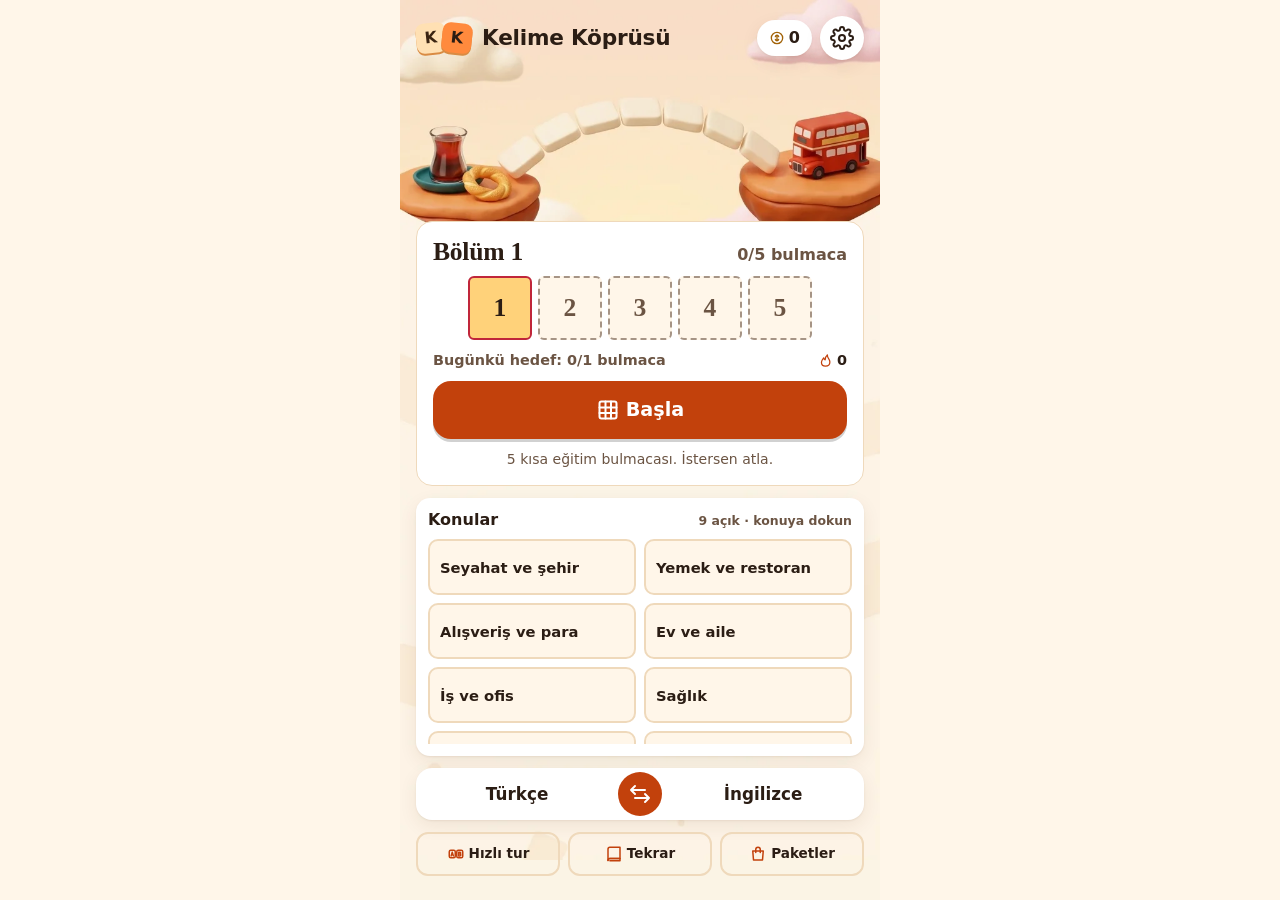
==== index.html @ 0a00b825 "Test sürümü: telaffuz düğmesi (fb550d1)" ====
<!doctype html>
<html lang="tr">
  <head>
    <meta charset="UTF-8" />
    <meta name="viewport" content="width=device-width, initial-scale=1, viewport-fit=cover" />
    <title>Kelime Köprüsü</title>
    <meta name="description" content="Türkçe ve İngilizce kelime öğreten çengel bulmaca oyunu." />
    <meta name="theme-color" content="#fff6e9" media="(prefers-color-scheme: light)" />
    <meta name="theme-color" content="#1d1a24" media="(prefers-color-scheme: dark)" />
    <link rel="manifest" href="./manifest.webmanifest" />
    <link rel="icon" href="./icon.svg" type="image/svg+xml" />
    <link rel="apple-touch-icon" href="./icon-192.png" />
    <meta name="apple-mobile-web-app-capable" content="yes" />
    <meta name="apple-mobile-web-app-title" content="Kelime Köprüsü" />
    <script>
      // Kayıtlı temayı (Açık/Koyu) ilk çizimden önce uygula: açılış ekranı ve oyun yanlış renkte parlamasın.
      try {
        var t = JSON.parse(localStorage.getItem('kelime-oyunu:profil:v1') || '{}').settings.theme;
        if (t === 'light' || t === 'dark') document.documentElement.setAttribute('data-theme', t);
      } catch (e) {}
    </script>
    <style>
      /* Açılış ekranı: oyun yüklenmeden görünür, yüklenince kısa sürede kaybolur (src/main.tsx). */
      #splash {
        --p-bg: #fff6e9;
        --p-ink: #2b1d14;
        --p-muted: #6b5443;
        --p-cell: #ffffff;
        --p-line: #d9bfa0;
        --p-accent: #ff8a3d;
        position: fixed;
        inset: 0;
        z-index: 100;
        display: grid;
        place-items: center;
        background: var(--p-bg);
        color: var(--p-ink);
        transition: opacity 300ms ease;
        font-family: ui-rounded, 'SF Pro Rounded', 'Nunito', 'Segoe UI', system-ui, -apple-system, Arial, sans-serif;
      }
      @media (prefers-color-scheme: dark) {
        :root:not([data-theme='light']) #splash {
          --p-bg: #1d1a24;
          --p-ink: #fbf3e8;
          --p-muted: #cdbfae;
          --p-cell: #3b3448;
          --p-line: #5b5068;
        }
      }
      :root[data-theme='dark'] #splash {
        --p-bg: #1d1a24;
        --p-ink: #fbf3e8;
        --p-muted: #cdbfae;
        --p-cell: #3b3448;
        --p-line: #5b5068;
      }
      #splash.hide {
        opacity: 0;
        pointer-events: none;
      }
      .splash-inner {
        display: flex;
        flex-direction: column;
        align-items: center;
        gap: 14px;
        padding: 24px;
        text-align: center;
      }
      .splash-grid {
        display: grid;
        grid-template-columns: repeat(6, 34px);
        grid-auto-rows: 34px;
        gap: 3px;
      }
      .splash-grid b,
      .splash-grid i {
        display: grid;
        place-items: center;
        border-radius: 5px;
        font-style: normal;
        font-weight: 900;
        font-size: 19px;
      }
      .splash-grid b {
        background: var(--p-cell);
        border: 1.5px solid var(--p-line);
        color: var(--p-ink);
      }
      .splash-grid b.k {
        background: var(--p-accent);
        border-color: var(--p-ink);
        color: #2b1d14;
      }
      .splash-title {
        margin: 6px 0 0;
        font-family: 'Iowan Old Style', 'Palatino Linotype', Palatino, Georgia, 'Noto Serif', serif;
        font-size: 30px;
        font-weight: 700;
        letter-spacing: -0.01em;
      }
      .splash-sub {
        margin: 0;
        font-size: 15px;
        color: var(--p-muted);
      }
      @media (prefers-reduced-motion: reduce) {
        #splash {
          transition: none;
        }
      }
    </style>
    <script type="module" crossorigin src="./assets/index-CVvBHlcb.js"></script>
    <link rel="stylesheet" crossorigin href="./assets/index-BVg8J5kt.css">
  </head>
  <body>
    <div id="splash" aria-hidden="true">
      <div class="splash-inner">
        <!-- Küçük çengel bulmaca: KELİME yatay, KÖPRÜ dikey; ortak harf K. -->
        <div class="splash-grid">
          <b class="k">K</b><b>E</b><b>L</b><b>İ</b><b>M</b><b>E</b>
          <b>Ö</b><i></i><i></i><i></i><i></i><i></i>
          <b>P</b><i></i><i></i><i></i><i></i><i></i>
          <b>R</b><i></i><i></i><i></i><i></i><i></i>
          <b>Ü</b><i></i><i></i><i></i><i></i><i></i>
        </div>
        <p class="splash-title">Kelime Köprüsü</p>
        <p class="splash-sub">Türkçe · İngilizce çengel bulmaca</p>
      </div>
    </div>
    <div id="root"></div>
    <noscript>Kelime Köprüsü'nü oynamak için JavaScript'i etkinleştir.</noscript>
  </body>
</html>
---- assets/index-BVg8J5kt.css ----
:root{color-scheme:light;--bg: #fff6e9;--surface: #ffffff;--surface-2: #fff0dc;--line: #efd9bb;--text: #2b1d14;--muted: #6b5443;--primary: #c2410c;--primary-hover: #a8380a;--primary-ink: #ffffff;--accent: #ff8a3d;--teal: #1f6f6b;--good: #16703a;--good-bg: #e2f5e6;--bad: #b42318;--bad-bg: #fde8e5;--info-bg: #fff3dc;--tile-bg: #ffe0b3;--tile-top: #fff0d6;--tile-edge: #d98b43;--tile-ink: #3b2412;--slot-bg: #ffffff;--slot-line: #e2c49c;--focus: #1d4ed8;--shadow: 0 1px 2px rgb(89 50 10 / .08), 0 6px 18px rgb(89 50 10 / .08);--t-shuffle: #1f6f6b;--t-shuffle-bg: #dff3f1;--t-magnet: #be123c;--t-magnet-bg: #ffe4ea;--t-hint: #a16207;--t-hint-bg: #fff3c4;--t-undo: #6d28d9;--t-undo-bg: #efe7ff;--radius: 16px;--font: ui-rounded, "SF Pro Rounded", "Nunito", "Segoe UI", system-ui, -apple-system, "Helvetica Neue", Arial, sans-serif}@media(prefers-color-scheme:dark){:root:not([data-theme=light]){color-scheme:dark;--bg: #1d1a24;--surface: #2a2533;--surface-2: #332c3e;--line: #463d52;--text: #fbf3e8;--muted: #cdbfae;--primary: #ff9a52;--primary-hover: #ffb07a;--primary-ink: #231a12;--accent: #ff9a52;--teal: #6fd3c9;--good: #7ee29d;--good-bg: #1f3a29;--bad: #ff9d8f;--bad-bg: #472524;--info-bg: #3a3140;--tile-bg: #f6d4a2;--tile-top: #fde7c6;--tile-edge: #b8773a;--tile-ink: #2b1d14;--slot-bg: #2f2939;--slot-line: #5b5068;--focus: #93c5fd;--shadow: 0 1px 2px rgb(0 0 0 / .3), 0 6px 18px rgb(0 0 0 / .25);--t-shuffle: #6fd3c9;--t-shuffle-bg: #1f3b3a;--t-magnet: #ff8fa6;--t-magnet-bg: #47212c;--t-hint: #f5c451;--t-hint-bg: #43391a;--t-undo: #c4a7ff;--t-undo-bg: #342a4d}}:root[data-theme=dark]{color-scheme:dark;--bg: #1d1a24;--surface: #2a2533;--surface-2: #332c3e;--line: #463d52;--text: #fbf3e8;--muted: #cdbfae;--primary: #ff9a52;--primary-hover: #ffb07a;--primary-ink: #231a12;--accent: #ff9a52;--teal: #6fd3c9;--good: #7ee29d;--good-bg: #1f3a29;--bad: #ff9d8f;--bad-bg: #472524;--info-bg: #3a3140;--tile-bg: #f6d4a2;--tile-top: #fde7c6;--tile-edge: #b8773a;--tile-ink: #2b1d14;--slot-bg: #2f2939;--slot-line: #5b5068;--focus: #93c5fd;--shadow: 0 1px 2px rgb(0 0 0 / .3), 0 6px 18px rgb(0 0 0 / .25);--t-shuffle: #6fd3c9;--t-shuffle-bg: #1f3b3a;--t-magnet: #ff8fa6;--t-magnet-bg: #47212c;--t-hint: #f5c451;--t-hint-bg: #43391a;--t-undo: #c4a7ff;--t-undo-bg: #342a4d}*,*:before,*:after{box-sizing:border-box}html,body{margin:0;background:var(--bg);color:var(--text);font-family:var(--font);font-size:16px;line-height:1.45;-webkit-text-size-adjust:100%;-webkit-tap-highlight-color:transparent}body{min-height:100dvh;overflow-x:hidden}h1,h2,p{margin:0}button{font:inherit;color:inherit}:focus-visible{outline:3px solid var(--focus);outline-offset:3px;border-radius:10px}.sr-only{position:absolute;width:1px;height:1px;padding:0;margin:-1px;overflow:hidden;clip:rect(0 0 0 0);white-space:nowrap;border:0}.muted{color:var(--muted)}.small{font-size:.875rem}.center{text-align:center}.app{max-width:480px;margin:0 auto;min-height:100dvh}.app-inner{min-height:100dvh}.page{padding:max(16px,env(safe-area-inset-top)) 16px max(24px,env(safe-area-inset-bottom));display:flex;flex-direction:column;gap:16px}.btn{display:inline-flex;align-items:center;justify-content:center;gap:6px;min-height:48px;padding:10px 18px;border-radius:14px;border:2px solid transparent;font-weight:700;font-size:1rem;cursor:pointer;transition:transform 80ms ease,background-color .12s ease;text-align:center}.btn:active:not(:disabled){transform:translateY(1px) scale(.99)}.btn:disabled{opacity:.5;cursor:not-allowed}.btn small{font-weight:500;opacity:.85;font-size:.8rem}.btn-primary{background:var(--primary);color:var(--primary-ink);box-shadow:0 3px #0000002e}.btn-primary:hover:not(:disabled){background:var(--primary-hover)}.btn-secondary{background:var(--surface);border-color:var(--line);color:var(--text)}.btn-ghost{background:transparent;color:var(--text);text-decoration:underline;text-underline-offset:3px;text-decoration-color:var(--line)}.btn-danger{background:var(--bad-bg);color:var(--bad);border-color:currentColor}.btn-block{width:100%}.btn-big{min-height:58px;font-size:1.2rem;border-radius:18px}.btn-small{min-height:40px;padding:6px 12px;font-size:.9rem}.btn-row{display:flex;gap:10px;flex-wrap:wrap;justify-content:flex-end}.btn-row .btn{flex:1 1 auto}.stack{display:flex;flex-direction:column;gap:10px}.icon-btn{width:44px;height:44px;display:inline-grid;place-items:center;border-radius:50%;border:none;background:var(--surface);color:var(--text);cursor:pointer;box-shadow:var(--shadow);flex:none}.pill{display:inline-flex;align-items:center;gap:4px;padding:6px 12px;border-radius:999px;background:var(--surface);font-weight:700;box-shadow:var(--shadow);color:var(--text)}.pill svg,.coin svg{color:var(--t-hint)}.chip{display:inline-block;padding:2px 10px;border-radius:999px;background:var(--surface-2);border:1px solid var(--line);font-size:.8rem;font-weight:700;color:var(--text)}.chip-soft{font-weight:500;color:var(--muted)}.reason-wrong{background:var(--bad-bg);color:var(--bad);border-color:transparent}.reason-skipped{background:var(--info-bg)}.reason-helped{background:var(--t-hint-bg);color:var(--t-hint);border-color:transparent}.home-head{display:flex;align-items:center;justify-content:space-between;gap:12px}.home-head-actions{display:flex;gap:8px;align-items:center}.brand{display:flex;align-items:center;gap:10px}.brand h1{font-size:1.35rem;letter-spacing:-.01em}.brand-tiles{display:flex}.brand-tiles span{width:30px;height:30px;display:grid;place-items:center;border-radius:8px;background:var(--tile-bg);color:var(--tile-ink);font-weight:900;box-shadow:0 2px 0 var(--tile-edge);transform:rotate(-6deg)}.brand-tiles span+span{transform:rotate(6deg);margin-left:-4px;background:var(--accent);color:#2b1d14}.daily-card{display:flex;gap:16px;align-items:center;padding:16px;border-radius:var(--radius);background:var(--surface);box-shadow:var(--shadow)}.ring{--pct: 0;flex:none;width:76px;height:76px;border-radius:50%;display:grid;place-items:center;background:conic-gradient(var(--accent) calc(var(--pct) * 1turn),var(--surface-2) 0)}.ring span{width:60px;height:60px;border-radius:50%;background:var(--surface);display:flex;align-items:center;justify-content:center;font-size:.9rem;color:var(--muted)}.ring strong{font-size:1.3rem;color:var(--text)}.daily-title{font-weight:800;font-size:1.05rem}.daily-text{display:flex;flex-direction:column;gap:4px;min-width:0}.streak{display:flex;align-items:center;gap:6px;font-size:.9rem;font-weight:600}.streak svg{color:var(--primary);flex:none}.setup{display:flex;flex-direction:column;gap:10px}.section-title{font-size:.85rem;text-transform:uppercase;letter-spacing:.06em;color:var(--muted);margin-top:6px}.direction{display:grid;grid-template-columns:1fr auto 1fr;align-items:center;gap:8px;padding:8px;border-radius:var(--radius);background:var(--surface);box-shadow:var(--shadow)}.dir-lang{text-align:center;font-weight:800;font-size:1.05rem}.swap-btn{width:48px;height:48px;border-radius:50%;border:none;background:var(--primary);color:var(--primary-ink);display:grid;place-items:center;cursor:pointer}.levels{display:grid;grid-template-columns:1fr 1fr;gap:8px}.level{text-align:left;display:flex;flex-direction:column;gap:2px;padding:12px;min-height:64px;border-radius:14px;border:2px solid var(--line);background:var(--surface);cursor:pointer}.level small{color:var(--muted);font-size:.8rem}.level.selected{border-color:var(--primary);background:var(--surface-2);box-shadow:inset 0 0 0 1px var(--primary)}.home-grid{display:grid;grid-template-columns:repeat(3,1fr);gap:8px}.tile-link{position:relative;display:flex;flex-direction:column;align-items:center;gap:6px;padding:14px 6px;min-height:92px;border-radius:14px;border:none;background:var(--surface);box-shadow:var(--shadow);cursor:pointer;font-weight:700;font-size:.85rem;text-align:center}.tile-link>svg{color:var(--primary)}.tile-link .count{position:absolute;top:8px;right:8px;min-width:22px;height:22px;padding:0 6px;border-radius:999px;background:var(--primary);color:var(--primary-ink);font-size:.75rem;display:grid;place-items:center}.mini-tools{display:flex;gap:5px;font-size:.7rem;color:var(--muted)}.mini-tools span{display:inline-flex;align-items:center;gap:1px}.home-foot{font-size:.78rem;color:var(--muted);display:flex;flex-direction:column;gap:4px;padding-top:4px}.game{min-height:100dvh;display:flex;flex-direction:column}.game-top{display:flex;align-items:center;gap:10px;padding:max(12px,env(safe-area-inset-top)) 16px 8px}.game-progress{flex:1;min-width:0}.progress-label{display:flex;justify-content:space-between;font-size:.78rem;font-weight:700;color:var(--muted);gap:8px}.progress-label span:first-child{overflow:hidden;text-overflow:ellipsis;white-space:nowrap}.progress-bar{height:8px;border-radius:999px;background:var(--surface-2);overflow:hidden;margin-top:4px}.progress-bar span{display:block;height:100%;background:var(--accent);border-radius:inherit;transition:width .3s ease}.game-stats{display:flex;gap:6px;align-items:center}.stat{display:flex;flex-direction:column;align-items:center;line-height:1.1;padding:4px 8px;border-radius:12px;background:var(--surface);box-shadow:var(--shadow);min-width:44px}.stat small{font-size:.65rem;color:var(--muted)}.stat.coin{flex-direction:row;gap:3px;min-height:38px}.game-main{flex:1;display:flex;flex-direction:column;align-items:stretch;gap:12px;padding:4px 16px 12px}.question-card{background:var(--surface);border-radius:20px;padding:16px;text-align:center;box-shadow:var(--shadow);display:flex;flex-direction:column;gap:6px;border-top:5px solid var(--accent)}.q-direction{font-size:.8rem;font-weight:700;color:var(--muted);text-transform:uppercase;letter-spacing:.05em}.q-word{font-size:clamp(1.8rem,9vw,2.4rem);font-weight:900;line-height:1.1;word-break:break-word}.q-context{color:var(--muted);font-weight:600}.q-meta{display:flex;gap:6px;flex-wrap:wrap;justify-content:center}.q-hint{margin-top:4px;padding:8px 12px;border-radius:12px;background:var(--t-hint-bg);color:var(--text);text-align:left;font-size:.95rem;animation:fade-in .2s ease}.slots{--slots: 5;--slot: clamp(30px, calc((min(100vw, 480px) - 32px - (var(--slots) - 1) * 6px) / var(--slots)), 48px);display:flex;flex-wrap:wrap;justify-content:center;gap:6px}.slot{width:var(--slot);height:calc(var(--slot) * 1.15);border-radius:10px;border:2px dashed var(--slot-line);background:var(--slot-bg);display:grid;place-items:center;font-size:calc(var(--slot) * .55);font-weight:900;color:var(--text)}.slot.filled{border-style:solid;border-color:var(--tile-edge);background:var(--tile-top);color:var(--tile-ink);animation:pop .14s ease-out}.slot.next{border-color:var(--primary);border-style:solid}button.slot{padding:0;font-family:inherit;line-height:1;cursor:pointer;touch-action:manipulation}button.slot:disabled{cursor:default}.slot-help{align-self:center;font-size:.85rem;color:var(--muted)}.slots.is-correct .slot{background:var(--good-bg);border-color:var(--good);color:var(--good);animation:bounce .36s ease-out both}.slots.is-correct .slot:nth-child(2){animation-delay:30ms}.slots.is-correct .slot:nth-child(3){animation-delay:60ms}.slots.is-correct .slot:nth-child(4){animation-delay:90ms}.slots.is-correct .slot:nth-child(5){animation-delay:.12s}.slots.is-correct .slot:nth-child(n+6){animation-delay:.15s}.slots.shake{animation:shake .32s ease}.game.is-failed .slot.filled,.slots.shake .slot.filled{border-color:var(--bad);background:var(--bad-bg);color:var(--bad)}.attempts{display:flex;gap:5px;justify-content:center;align-items:center}.dot{width:9px;height:9px;border-radius:50%;background:var(--line)}.dot.on{background:var(--teal)}.attempts-label{font-size:.75rem;color:var(--muted);margin-left:2px}.note{min-height:1.45em;text-align:center;font-size:.92rem;font-weight:600;animation:fade-in .18s ease}.note-bad{color:var(--bad)}.note-good{color:var(--good)}.note-info{color:var(--muted)}div.note{text-align:left;font-weight:400;padding:10px 12px;border-radius:12px;background:var(--info-bg);color:var(--text);display:flex;flex-direction:column;gap:6px;font-size:.9rem}.tiles{display:flex;flex-wrap:wrap;justify-content:center;gap:8px;padding:4px 0}.tile{width:52px;height:56px;border-radius:12px;border:none;background:linear-gradient(var(--tile-top),var(--tile-bg));color:var(--tile-ink);box-shadow:0 4px 0 var(--tile-edge),0 6px 10px #59320a26;font-size:1.6rem;font-weight:900;cursor:pointer;touch-action:manipulation;transition:transform 70ms ease,box-shadow 70ms ease}.tile:active:not(:disabled){transform:translateY(3px);box-shadow:0 1px 0 var(--tile-edge)}.tile:disabled{cursor:default;opacity:.6}.tile.ghost{background:transparent;box-shadow:inset 0 0 0 2px var(--line);cursor:default}.tile.hinted{outline:3px solid var(--t-hint);outline-offset:2px;animation:glow 1s ease-in-out infinite alternate}@media(max-width:350px){.tile{width:46px;height:50px;font-size:1.4rem}}.round-actions{display:flex;justify-content:center;gap:8px}.kbd-help{display:none;text-align:center;font-size:.78rem;color:var(--muted)}@media(hover:hover)and (pointer:fine){.kbd-help{display:block}}.toolbar{position:sticky;bottom:0;display:grid;grid-template-columns:repeat(4,1fr) auto;align-items:start;gap:4px;padding:10px 12px max(12px,env(safe-area-inset-bottom));background:color-mix(in srgb,var(--bg) 88%,transparent);-webkit-backdrop-filter:blur(8px);backdrop-filter:blur(8px);border-top:1px solid var(--line);z-index:5}.tool{display:flex;flex-direction:column;align-items:center;gap:4px;background:none;border:none;padding:2px 0;cursor:pointer;min-width:0}.tool-circle{position:relative;width:58px;height:58px;border-radius:50%;display:grid;place-items:center;border:3px solid currentColor;transition:transform 90ms ease}.tool:active .tool-circle{transform:scale(.94)}.tool-circle.small{width:40px;height:40px;border-width:2px;flex:none}.tool-shuffle .tool-circle,.tool-circle.tool-shuffle{color:var(--t-shuffle);background:var(--t-shuffle-bg)}.tool-magnet .tool-circle,.tool-circle.tool-magnet{color:var(--t-magnet);background:var(--t-magnet-bg)}.tool-hint .tool-circle,.tool-circle.tool-hint{color:var(--t-hint);background:var(--t-hint-bg)}.tool-undo .tool-circle,.tool-circle.tool-undo{color:var(--t-undo);background:var(--t-undo-bg)}.tool-synonym .tool-circle,.tool-circle.tool-synonym{color:var(--t-shuffle);background:var(--t-shuffle-bg)}.tool-sentence .tool-circle,.tool-circle.tool-sentence{color:var(--t-undo);background:var(--t-undo-bg)}.tool-badge{position:absolute;top:-6px;right:-8px;min-width:26px;height:26px;padding:0 6px;border-radius:999px;background:var(--text);color:var(--bg);font-size:.85rem;font-weight:900;display:grid;place-items:center;border:2px solid var(--bg);line-height:1}.tool-name{font-size:.78rem;font-weight:700;color:var(--text);white-space:nowrap}.tool.is-empty .tool-circle{filter:grayscale(.85);opacity:.7}.tool.is-empty .tool-badge{background:var(--muted)}.tool.is-idle:not(.is-empty) .tool-circle{opacity:.75}.tool-info{align-self:center;width:32px;height:32px;border-radius:50%;border:2px solid var(--line);background:var(--surface);color:var(--muted);font-weight:900;cursor:pointer;margin-bottom:18px}@media(max-width:350px){.tool-circle{width:50px;height:50px}.tool-name{font-size:.7rem}.toolbar{padding-left:6px;padding-right:6px}}.tool-info-list{list-style:none;margin:0;padding:0;display:flex;flex-direction:column;gap:12px}.tool-info-list li{display:flex;gap:12px;align-items:flex-start}.tool-info-list p{font-size:.9rem}.cost{color:var(--muted);font-weight:700}.overlay{position:fixed;top:0;right:0;bottom:0;left:0;z-index:50;background:#1e0f0573;display:flex;align-items:flex-end;justify-content:center;animation:fade-in .15s ease}.sheet{width:100%;max-width:480px;max-height:90dvh;overflow-y:auto;background:var(--bg);border-radius:22px 22px 0 0;padding:20px 16px max(20px,env(safe-area-inset-bottom));display:flex;flex-direction:column;gap:12px;box-shadow:0 -8px 30px #0003;animation:slide-up .2s ease-out}.sheet-title{font-size:1.3rem}.overlay-page{position:fixed;top:0;right:0;bottom:0;left:0;z-index:40;overflow-y:auto;background:var(--bg);max-width:480px;margin:0 auto}.result-head{display:flex;align-items:center;gap:10px;order:-1}.result .sheet-title{font-size:1.5rem}.result-icon{width:44px;height:44px;border-radius:50%;display:grid;place-items:center;color:#fff}.result-correct .result-icon{background:var(--good);color:var(--bg)}.result-failed .result-icon,.result-skipped .result-icon{background:var(--primary);color:var(--primary-ink)}.result-points small{font-size:.8rem;color:var(--muted)}.result-points{font-size:1.25rem;font-weight:900;color:var(--good)}.result-coins{display:inline-flex;align-items:center;gap:3px;font-weight:800;padding:4px 10px;border-radius:999px;background:var(--t-hint-bg);color:var(--t-hint)}.word-card{background:var(--surface);border-radius:var(--radius);padding:14px;display:flex;flex-direction:column;gap:8px;box-shadow:var(--shadow)}.word-pair{display:flex;flex-wrap:wrap;align-items:baseline;gap:8px;font-size:1.15rem}.word-src{font-weight:700}.word-tgt{font-size:1.5rem;font-weight:900;color:var(--primary)}.arrow{color:var(--muted)}.word-card .q-meta{justify-content:flex-start}.meaning,.alts{font-size:.95rem}.examples{display:flex;flex-direction:column;gap:6px;border-left:4px solid var(--accent);padding-left:10px}.examples p{font-size:.95rem}.ex-lang{display:inline-block;font-size:.7rem;font-weight:800;text-transform:uppercase;letter-spacing:.04em;color:var(--muted);margin-right:4px}.teach{padding:10px 12px;border-radius:12px;background:var(--bad-bg);font-size:.95rem}.info-line{padding:8px 12px;border-radius:12px;background:var(--info-bg);font-size:.92rem}.info-line.good{background:var(--good-bg);color:var(--text)}.score-lines summary{cursor:pointer;font-weight:700;color:var(--muted);padding:6px 0}.score-lines ul{list-style:none;padding:0;margin:0}.score-lines li{display:flex;justify-content:space-between;padding:4px 0;border-bottom:1px dashed var(--line);font-size:.9rem}.score-lines .neg{color:var(--bad)}.coach-inline{padding:10px 12px;border-radius:12px;background:var(--t-shuffle-bg);font-size:.92rem}.coach{position:fixed;z-index:30;left:0;right:0;display:flex;justify-content:center;padding:12px 16px;pointer-events:none}.coach-blocking{top:0;right:0;bottom:0;left:0;align-items:center;background:#1e0f0580;pointer-events:auto}.coach-inline-wrap .coach-bubble{animation:fade-in .2s ease}.coach-bubble{pointer-events:auto;width:100%;max-width:440px;background:var(--surface);border:3px solid var(--teal);border-radius:18px;padding:14px 16px;box-shadow:0 10px 30px #00000040;display:flex;flex-direction:column;gap:6px;animation:slide-down .2s ease-out}.coach-bubble h2{font-size:1.15rem}.coach-bubble p{font-size:.95rem}.coach-step{font-size:.72rem!important;font-weight:800;text-transform:uppercase;letter-spacing:.06em;color:var(--teal)}.coach-pulse{animation:coach 1.1s ease-in-out infinite}.tool.coach-pulse{animation:none}.tool.coach-pulse .tool-circle{animation:coach 1.1s ease-in-out infinite}.page-bar{display:flex;align-items:center;gap:12px}.page-bar h1{font-size:1.3rem;flex:1}.page-head h1{font-size:1.6rem}.summary-stats{display:grid;grid-template-columns:repeat(3,1fr);gap:8px}.big-stat{background:var(--surface);border-radius:var(--radius);padding:12px 6px;text-align:center;box-shadow:var(--shadow);display:flex;flex-direction:column;gap:2px}.big-stat strong{font-size:1.4rem;display:inline-flex;align-items:center;justify-content:center;gap:4px}.big-stat strong svg{color:var(--primary)}.big-stat span{font-size:.78rem;color:var(--muted)}.summary-list,.review-list,.earn-list,.charge-list,.pack-list{list-style:none;margin:0;padding:0;display:flex;flex-direction:column;gap:8px}.summary-list li{display:flex;align-items:center;gap:8px;padding:10px 12px;border-radius:12px;background:var(--surface);flex-wrap:wrap}.s-icon{width:26px;height:26px;border-radius:50%;display:grid;place-items:center;flex:none}.s-correct .s-icon{background:var(--good-bg);color:var(--good)}.s-failed .s-icon,.s-skipped .s-icon{background:var(--bad-bg);color:var(--bad)}.s-points{margin-left:auto;font-weight:800;color:var(--good)}.review-list li{display:flex;gap:8px;align-items:flex-start;padding:12px;border-radius:14px;background:var(--surface);box-shadow:var(--shadow)}.rv-main{flex:1;min-width:0;display:flex;flex-direction:column;gap:6px}.rv-pair{display:flex;flex-wrap:wrap;gap:6px;font-size:1.05rem}.rv-pair strong{color:var(--primary)}.rv-meta{display:flex;flex-wrap:wrap;gap:6px;align-items:center}.rv-ex{font-size:.88rem;color:var(--muted)}.empty,.exhausted{text-align:center;align-items:center}.empty{display:flex;flex-direction:column;gap:12px;padding:32px 8px}.empty-icon{width:80px;height:80px;border-radius:50%;display:grid;place-items:center;background:var(--surface-2);color:var(--primary)}.exhausted h1{font-size:1.5rem}.exhausted .stack{width:100%}.empty-art{display:flex;gap:6px;padding-top:24px}.empty-art span{width:54px;height:58px;border-radius:12px;display:grid;place-items:center;font-size:1.6rem;font-weight:900;background:linear-gradient(var(--tile-top),var(--tile-bg));color:var(--tile-ink);box-shadow:0 4px 0 var(--tile-edge)}.empty-art span:nth-child(1){transform:rotate(-8deg)}.empty-art span:nth-child(3){transform:rotate(8deg)}.setting{display:flex;flex-direction:column;gap:8px;padding:14px;border-radius:var(--radius);background:var(--surface);box-shadow:var(--shadow);align-items:flex-start}.setting h2{font-size:1.05rem}.seg{display:flex;flex-wrap:wrap;gap:6px}.seg button{min-height:44px;min-width:56px;padding:8px 14px;border-radius:12px;border:2px solid var(--line);background:var(--bg);font-weight:700;cursor:pointer}.seg button.selected{border-color:var(--primary);background:var(--surface-2);box-shadow:inset 0 0 0 1px var(--primary)}.store-section{display:flex;flex-direction:column;gap:10px;padding:14px;border-radius:var(--radius);background:var(--surface);box-shadow:var(--shadow)}.store-section h2{font-size:1.1rem;display:flex;align-items:center;gap:8px}.earn-list li{padding-left:22px;position:relative;font-size:.95rem}.earn-list li:before{content:"";position:absolute;left:4px;top:.5em;width:9px;height:9px;border-radius:50%;background:var(--accent)}.charge-list li,.pack-list li{display:flex;align-items:center;gap:10px;padding:8px 0;border-bottom:1px solid var(--line)}.charge-info{flex:1;display:flex;flex-direction:column;min-width:0}.pack-list li>div{flex:1;min-width:0}.badge-proto{font-size:.7rem;padding:2px 8px;border-radius:999px;background:var(--t-undo-bg);color:var(--t-undo);text-transform:uppercase;letter-spacing:.05em}.proto-banner{padding:10px 12px;border-radius:12px;border:2px dashed var(--t-undo);background:var(--t-undo-bg);font-size:.9rem;color:var(--text)}@keyframes pop{0%{transform:scale(.8)}to{transform:scale(1)}}@keyframes bounce{0%{transform:translateY(0)}40%{transform:translateY(-8px)}to{transform:translateY(0)}}@keyframes shake{0%,to{transform:translate(0)}20%{transform:translate(-8px)}40%{transform:translate(7px)}60%{transform:translate(-5px)}80%{transform:translate(3px)}}@keyframes glow{0%{outline-color:var(--t-hint)}to{outline-color:transparent}}@keyframes coach{0%,to{box-shadow:0 0 #1f6f6b8c}50%{box-shadow:0 0 0 8px #1f6f6b00}}@keyframes fade-in{0%{opacity:0}}@keyframes slide-up{0%{transform:translateY(24px);opacity:.6}}@keyframes slide-down{0%{transform:translateY(-12px);opacity:0}}@media(prefers-reduced-motion:reduce){*,*:before,*:after{animation-duration:1ms!important;animation-iteration-count:1!important;transition-duration:1ms!important}.tile.hinted{outline-color:var(--t-hint)}}@media(max-height:700px),(max-width:359px){.game-main{gap:8px}.question-card{padding:10px 12px;gap:4px}.q-word{font-size:clamp(1.5rem,8vw,2rem)}.slots{gap:4px;--slot: clamp(26px, calc((min(100vw, 480px) - 32px - (var(--slots) - 1) * 4px) / var(--slots)), 44px)}.tiles{gap:6px}.tile{width:42px;height:46px;font-size:1.3rem}.note{font-size:.85rem}.round-actions .btn{min-height:44px;padding:6px 12px}.toolbar{padding-top:6px}.tool-circle{width:50px;height:50px}.kbd-help{display:none}}.toggle-list{display:flex;flex-direction:column;gap:4px}.toggle{display:flex;align-items:center;gap:12px;min-height:44px;font-size:1rem;cursor:pointer}.toggle input{width:22px;height:22px;accent-color:var(--primary);flex:none}.practice-offer{display:flex;flex-direction:column;gap:10px;padding:16px;border-radius:var(--radius);border:2px solid var(--primary);background:var(--info-bg);box-shadow:var(--shadow)}.practice-offer h2{margin:0;font-size:1.4rem;font-weight:800;color:var(--primary);text-wrap:balance}.practice-offer p{margin:0}.practice-chips{list-style:none;margin:0;padding:0;display:flex;flex-wrap:wrap;gap:6px}.practice-chips li{padding:4px 10px;border-radius:999px;background:var(--surface);border:1px solid var(--line);font-weight:800;letter-spacing:.04em}.practice-reward{display:flex;align-items:center;gap:6px;font-size:.85rem;color:var(--muted)}.practice-card{display:flex;flex-direction:column;gap:12px;padding:16px;border-radius:var(--radius);background:var(--surface);border:1px solid var(--line)}.practice-card p{margin:0}.practice-word{font-size:1.8rem;font-weight:800;text-align:center;overflow-wrap:anywhere}.practice-sentence{font-size:1.2rem;font-weight:700;line-height:1.4}.practice-choices{display:flex;flex-direction:column;gap:8px}.practice-choices .is-right{background:var(--good-bg);border-color:var(--good);color:var(--good)}.practice-choices .is-wrong{background:var(--bad-bg);border-color:var(--bad);color:var(--bad)}.practice-choices .is-dim{opacity:.5}.practice-slots{display:flex;flex-wrap:wrap;justify-content:center;gap:6px}.practice-slots.shake{animation:shake .32s ease}.practice-slot{width:36px;height:44px;display:grid;place-items:center;border:2px solid var(--slot-line);border-radius:8px;background:var(--slot-bg);font-size:1.3rem;font-weight:800;text-transform:uppercase}.practice-slot.is-right{border-color:var(--good);background:var(--good-bg)}.practice-slot.is-wrong{border-color:var(--bad);background:var(--bad-bg)}.practice-list{list-style:none;margin:0;padding:0;display:flex;flex-direction:column;gap:6px}.practice-list li{display:flex;align-items:center;gap:8px;color:var(--muted)}.practice-list li.ok{color:var(--good)}.practice-list li span{color:var(--muted);min-width:0}@media(prefers-reduced-motion:reduce){.practice-slots.shake{animation:none}}.speak-btn{display:inline-grid;place-items:center;width:32px;height:32px;margin:-6px 0;padding:0;border:none;border-radius:50%;background:transparent;color:var(--teal);cursor:pointer;flex:none;vertical-align:middle;touch-action:manipulation}.speak-btn:active{background:color-mix(in srgb,var(--teal) 15%,transparent);transform:scale(.92)}.speak-btn:focus-visible{outline:2px solid var(--focus);outline-offset:1px}:root{--clue-bg: #fbdde2;--clue-ink: #5b1a28;--clue-arrow: #c0263a;--cell-line: #d9bfa0;--word-bg: #fff1c9;--cursor-bg: #ffd27a;--cw-cell-bg: #ffffff;--home-scene: url(./ana-sayfa-acik-C1JZkjeC.webp);--home-scene-sky: #f9dfc8;--home-scene-floor: #fbf4e5;--cw-page-bg: url(./bulmaca-acik-DWBhDzCf.webp)}@media(prefers-color-scheme:dark){:root:not([data-theme=light]){--home-scene: url(./ana-sayfa-koyu-BAgz0-rG.webp);--home-scene-sky: #211d2a;--home-scene-floor: #231d29;--cw-page-bg: url(./bulmaca-koyu-_xUlz7XY.webp);--clue-bg: #4a2a36;--clue-ink: #ffd9e0;--clue-arrow: #ff8fa6;--cell-line: #5b5068;--word-bg: #4a4128;--cursor-bg: #7a5a1c;--cw-cell-bg: #3b3448}}:root[data-theme=dark]{--home-scene: url(./ana-sayfa-koyu-BAgz0-rG.webp);--home-scene-sky: #211d2a;--home-scene-floor: #231d29;--cw-page-bg: url(./bulmaca-koyu-_xUlz7XY.webp);--clue-bg: #4a2a36;--clue-ink: #ffd9e0;--clue-arrow: #ff8fa6;--cell-line: #5b5068;--word-bg: #4a4128;--cursor-bg: #7a5a1c;--cw-cell-bg: #3b3448}.ink-title{font-family:Iowan Old Style,Palatino Linotype,Palatino,Georgia,"Noto Serif",ui-serif,serif;font-weight:700;letter-spacing:-.01em;color:var(--text)}.paper{background-color:var(--surface);background-image:repeating-linear-gradient(to bottom,transparent 0,transparent 27px,color-mix(in srgb,var(--line) 45%,transparent) 27px,color-mix(in srgb,var(--line) 45%,transparent) 28px);border:1px solid var(--line);box-shadow:none}.chapter-path .path-nodes{position:relative;list-style:none;margin:0;padding:4px 0;display:flex;flex-direction:column-reverse;align-items:center;gap:8px}.chapter-path .path-nodes:before{content:"";position:absolute;top:14px;bottom:14px;left:50%;border-left:2px dashed var(--muted);opacity:.45}.path-node,.path-next{position:relative;z-index:1}.path-node span{width:40px;height:40px;border-radius:50%;display:grid;place-items:center;font-weight:900;font-size:1.05rem;background:var(--bg);color:var(--muted);border:2px dashed color-mix(in srgb,var(--muted) 60%,transparent)}.path-node.is-done span{background:var(--text);color:var(--bg);border:2px solid var(--text)}.path-node.is-current span{width:48px;height:48px;font-size:1.25rem;background:var(--accent);color:#2b1d14;border:3px solid var(--text);box-shadow:0 0 0 5px color-mix(in srgb,var(--accent) 28%,transparent)}.path-next span{display:inline-block;padding:4px 12px;border-radius:999px;border:2px dashed color-mix(in srgb,var(--muted) 60%,transparent);background:var(--bg);font-size:.8rem;font-weight:800;color:var(--muted)}.chapter-path.layout-row .path-nodes{flex-direction:row;justify-content:center;flex-wrap:nowrap}.chapter-path.layout-row .path-nodes:before{top:50%;bottom:auto;left:16px;right:16px;border-left:none;border-top:2px dashed var(--muted)}.chapter-path.layout-row .path-node span{width:36px;height:36px;font-size:.95rem}.chapter-path.layout-row .path-node.is-current span{width:42px;height:42px}.result-path{display:flex;flex-direction:column;gap:8px;padding:12px;border-radius:14px}.chapter-done{gap:16px}.chapter-stamp{display:flex;flex-direction:column;align-items:center;gap:4px;padding:20px 16px;border-radius:var(--radius);text-align:center}.stamp-eyebrow,.stamp-label{font-size:.85rem;font-weight:800;text-transform:uppercase;letter-spacing:.12em;color:var(--muted)}.stamp-number{font-size:4rem;line-height:1}.chapter-stamp .chapter-path{margin-top:12px;width:100%}.home{gap:12px;height:100dvh;min-height:0;--home-w: min(100vw, 480px);background:var(--home-scene) center env(safe-area-inset-top,0px) / 100% auto no-repeat,linear-gradient(var(--home-scene-sky),var(--home-scene-sky)) top / 100% env(safe-area-inset-top,0px) no-repeat,var(--home-scene-floor)}.home .campaign-card{flex:0 0 auto;margin-top:max(0px,min(var(--home-w) * .46 - 72px,100dvh - 650px))}.home .campaign-card .chapter-path{display:block}.home .chapter-path.layout-auto .path-nodes{flex-direction:row;justify-content:center;align-items:center;gap:6px;padding:0}.home .chapter-path.layout-auto .path-nodes:before,.home .chapter-path.layout-auto .path-next{display:none}.home .chapter-path.layout-auto .path-node{flex:1 1 0;max-width:64px;display:flex}.home .chapter-path.layout-auto .path-node span,.home .chapter-path.layout-auto .path-node.is-current span{width:100%;height:auto;aspect-ratio:1 / 1;border-radius:6px;border-width:2px;font-family:Iowan Old Style,Palatino Linotype,Palatino,Georgia,"Noto Serif",serif;font-size:1.6rem;font-weight:800;box-shadow:none}.home .chapter-path.layout-auto .path-node.is-current span{background:var(--cursor-bg);border-color:var(--clue-arrow);color:var(--text)}.home .topic-panel{flex:1 1 0;min-height:112px;display:flex;flex-direction:column;gap:8px;padding:10px 12px 12px;border-radius:14px;background:var(--surface);box-shadow:var(--shadow)}.home .topic-panel h2{margin:0;font-size:1rem;display:flex;align-items:baseline;justify-content:space-between;gap:8px}.home .topic-panel h2 small{font-size:.78rem;font-weight:600;color:var(--muted)}.home .topic-scroll{flex:1 1 0;min-height:0;overflow-y:auto;overscroll-behavior:contain;-webkit-overflow-scrolling:touch;list-style:none;margin:0;padding:0;display:grid;grid-template-columns:1fr 1fr;gap:8px;align-content:start}.home .topic-tile{width:100%;min-height:56px;display:flex;flex-direction:column;align-items:flex-start;justify-content:center;gap:2px;padding:8px 10px;border-radius:10px;border:2px solid var(--line);background:var(--bg);color:var(--text);text-align:left;cursor:pointer}.home .topic-tile strong{font-size:.92rem;line-height:1.2}.home .topic-tile small{font-size:.75rem;color:var(--muted)}.home .topic-tile:disabled{border-style:dashed;opacity:.6;cursor:default}.campaign-card{display:flex;flex-direction:column;gap:10px;padding:16px;border-radius:var(--radius);background:var(--surface);box-shadow:var(--shadow)}.campaign-top{display:flex;align-items:baseline;justify-content:space-between;gap:8px}.campaign-top h2{font-size:1.6rem;line-height:1.1}.campaign-card.paper{box-shadow:none}.campaign-count{font-weight:800;color:var(--muted)}.chapter-steps{display:grid;grid-auto-flow:column;grid-auto-columns:1fr;gap:6px}.chapter-steps span{height:10px;border-radius:999px;background:var(--surface-2);box-shadow:inset 0 0 0 1px var(--line)}.chapter-steps span.on{background:var(--accent);box-shadow:none}.campaign-meta{display:flex;flex-wrap:wrap;align-items:center;justify-content:space-between;gap:8px}.daily-chip,.streak-chip{display:inline-flex;align-items:center;gap:4px;font-size:.9rem;font-weight:700}.daily-chip{color:var(--muted)}.daily-chip.done{color:var(--good)}.streak-chip svg{color:var(--primary)}.mode-row{display:grid;grid-template-columns:1fr 1fr;gap:10px}.mode-card{display:flex;flex-direction:column;align-items:flex-start;gap:2px;min-height:88px;padding:12px;border:none;border-radius:14px;background:var(--surface);box-shadow:var(--shadow);text-align:left;cursor:pointer}.mode-card svg{color:var(--primary);margin-bottom:4px}.mode-card strong{font-size:1rem}.mode-card small{color:var(--muted);font-size:.85rem;line-height:1.25}.direction-row{display:grid;grid-template-columns:1fr auto 1fr;align-items:center;gap:8px;padding:4px 8px;border-radius:var(--radius);background:var(--surface);box-shadow:var(--shadow)}.direction-row .swap-btn{width:44px;height:44px}.home-links{display:grid;grid-template-columns:repeat(3,minmax(0,1fr));gap:8px}.home-links .link-btn{padding:8px 4px;gap:4px;font-size:.85rem;white-space:nowrap;min-width:0}.link-btn{display:inline-flex;align-items:center;justify-content:center;gap:6px;min-height:44px;padding:8px 10px;border:2px solid var(--line);border-radius:12px;background:transparent;font-weight:700;font-size:.9rem;cursor:pointer}.link-btn svg{color:var(--primary);flex:none}.link-btn .count{min-width:22px;height:22px;padding:0 6px;border-radius:999px;background:var(--primary);color:var(--primary-ink);font-size:.75rem;display:grid;place-items:center}.topic-list{list-style:none;margin:0;padding:0;display:flex;flex-direction:column;gap:8px}.topic-list li{display:flex;align-items:center;gap:10px;min-height:64px;padding:12px 14px;border-radius:14px;background:var(--surface);box-shadow:var(--shadow)}.topic-list li.is-locked{box-shadow:inset 0 0 0 2px var(--line);background:transparent}.topic-text{flex:1;display:flex;flex-direction:column;gap:2px}.topic-text small{color:var(--muted)}.play-puzzle svg,.play-quick svg{flex:none}.play-quick{flex-wrap:wrap}.play-quick small{width:100%;color:var(--muted);font-weight:500}.cw-page{height:100dvh;overflow:hidden;background:var(--cw-page-bg) center / cover no-repeat,var(--bg);display:flex;flex-direction:column;gap:6px}.cw-page>*{flex:none}.cw-board{flex:1 1 auto;min-height:0;position:relative;container-type:size;display:grid;place-items:center;margin:0 12px}.icon-btn.small{width:36px;height:36px}.cw-cluebar{--cluebar-h: 92px;margin:0 12px;display:flex;align-items:center;gap:4px;padding:6px 4px;height:var(--cluebar-h);box-sizing:border-box;border-radius:14px;background:var(--clue-bg);color:var(--clue-ink);box-shadow:var(--shadow)}.cw-cluebar.is-solved{background:var(--good-bg);color:var(--text)}.cw-nav{flex:none;width:40px;height:40px;border-radius:50%;border:none;background:transparent;color:inherit;display:grid;place-items:center;cursor:pointer}.cw-clue-main{flex:1;min-width:0;max-height:100%;overflow-y:auto;overscroll-behavior:contain;text-align:center;display:flex;flex-direction:column}.cw-clue-main>:first-child{margin-top:auto}.cw-clue-main>:last-child{margin-bottom:auto}.cw-clue-line{display:flex;align-items:center;justify-content:center;flex-wrap:wrap;gap:6px;font-size:1.2rem;line-height:1.2}.cw-clue-line strong{font-weight:900}.cw-cluebar .cw-arrow{color:var(--clue-arrow)}.cw-clue-kind{display:flex;align-items:center;justify-content:center;gap:6px}.cw-clue-kind .chip{background:var(--bg);color:var(--clue-ink)}.cw-clue-long{margin-top:2px;font-size:1rem;font-weight:700;line-height:1.3;display:-webkit-box;-webkit-line-clamp:3;-webkit-box-orient:vertical;overflow:hidden}.cw-clue-trans{margin-top:2px;font-size:.88rem;font-style:italic;opacity:.85;display:-webkit-box;-webkit-line-clamp:2;-webkit-box-orient:vertical;overflow:hidden}.cw-clue-text.is-kind{font-style:italic}.cw-len{font-size:.8rem;font-weight:700;opacity:.75}.cw-clue-sub{font-size:.85rem;font-weight:600;opacity:.85}.cw-clue-sub.good{color:var(--good);opacity:1}.cw-clue-hint{margin-top:4px;padding:4px 8px;border-radius:8px;background:var(--t-hint-bg);color:var(--text);font-size:.88rem;text-align:left;animation:fade-in .2s ease}.cw-grid{position:relative;--cell: min( calc((100cqw - (var(--cols) - 1) * 2px) / var(--cols)), calc((100cqh - (var(--rows) - 1) * 2px) / var(--rows)), 54px );display:grid;grid-template-columns:repeat(var(--cols),var(--cell));grid-auto-rows:var(--cell);gap:2px;justify-content:center}.cw-coach{margin:0 12px;display:flex;align-items:center;gap:10px;padding:10px 10px 10px 12px;border-radius:14px;border:2px solid var(--teal);background:var(--surface);box-shadow:0 6px 20px #0000002e;animation:slide-up .2s ease-out}.cw-coach p{flex:1;font-size:.92rem;line-height:1.35}.cw-coach .btn{flex:none}.cw-cell.coach-pulse,.cw-tool.coach-pulse{animation:coach 1.1s ease-in-out infinite}.cw-toast{position:absolute;left:50%;top:4px;transform:translate(-50%);max-width:100%;z-index:2;padding:6px 12px;border-radius:999px;font-size:.88rem;font-weight:700;text-align:center;box-shadow:var(--shadow);pointer-events:none;animation:cw-toast 1.6s ease forwards}.cw-toast.note-good{background:var(--good-bg);color:var(--good)}.cw-toast.note-bad{background:var(--bad-bg);color:var(--bad)}.cw-toast.note-info{background:var(--surface);color:var(--text)}@keyframes cw-toast{0%{opacity:0;transform:translate(-50%,-6px)}8%,80%{opacity:1;transform:translate(-50%)}to{opacity:0}}.cw-void{border-radius:4px;background:color-mix(in srgb,var(--line) 18%,transparent)}.cw-page{-webkit-user-select:none;user-select:none;-webkit-touch-callout:none}.cw-cell{padding:0;border:1.5px solid var(--cell-line);border-radius:5px;background:var(--cw-cell-bg);color:var(--text);font-size:calc(var(--cell) * .56);font-weight:900;line-height:1;cursor:pointer;touch-action:manipulation;display:grid;place-items:center}.cw-cell.in-word{background:var(--word-bg);border-color:var(--accent)}.cw-cell.cursor{background:var(--cursor-bg);border-color:var(--primary);box-shadow:inset 0 0 0 2px var(--primary)}.cw-cell.solved{color:var(--good);background:var(--good-bg);border-color:color-mix(in srgb,var(--good) 45%,transparent)}.cw-cell.solved.cursor,.cw-cell.solved.in-word{box-shadow:inset 0 0 0 2px var(--good)}.cw-cell.revealed{text-decoration:underline;text-decoration-color:var(--t-hint);text-decoration-thickness:2px;text-underline-offset:2px}.cw-cell.is-wrong{border-color:var(--bad);box-shadow:inset 0 0 0 1.5px var(--bad);color:var(--bad)}.cw-cell.is-wrong.cursor{box-shadow:inset 0 0 0 2.5px var(--bad)}.cw-cell.flash-wrong{animation:cw-wrong .3s ease}.cw-cell.flash-solved{animation:bounce .38s ease-out both}.cw-cell.press:not(.flash-solved):not(.flash-wrong){animation:cw-press .11s ease-out}@keyframes cw-press{50%{transform:scale(.9)}}.cw-pen{position:absolute;left:calc(var(--c) * (var(--cell) + 2px) - 3px);top:calc(var(--r) * (var(--cell) + 2px) - 3px);width:calc(var(--w) * (var(--cell) + 2px) + 4px);height:calc(var(--h) * (var(--cell) + 2px) + 4px);pointer-events:none;z-index:1;animation:cw-pen-fade 1.1s ease forwards}.cw-pen svg{display:block;overflow:visible}.cw-pen rect{fill:none;stroke:var(--good);stroke-width:2.5;stroke-linecap:round;stroke-dasharray:1;stroke-dashoffset:1;animation:cw-pen-draw .4s ease-out forwards}@keyframes cw-pen-draw{to{stroke-dashoffset:0}}@keyframes cw-pen-fade{0%,70%{opacity:1}to{opacity:0}}.cw-cell.missed{color:var(--bad);background:var(--bad-bg);border-color:color-mix(in srgb,var(--bad) 40%,transparent)}.cw-clue{padding:1px;border:none;border-radius:5px;background:var(--clue-bg);color:var(--clue-ink);cursor:pointer;display:flex;flex-direction:column;overflow:hidden;touch-action:manipulation}.cw-clue-part{flex:1;min-height:0;display:flex;flex-direction:column;align-items:center;justify-content:center;border-radius:4px;padding:0 1px}.cw-clue.two .cw-clue-part+.cw-clue-part{border-top:1px solid color-mix(in srgb,var(--clue-ink) 25%,transparent)}.cw-clue-text{font-family:"Roboto Condensed","Arial Narrow","Avenir Next Condensed","Helvetica Neue Condensed",sans-serif-condensed,var(--font);font-stretch:condensed;font-size:max(6px,min(calc(var(--cell) * .235),calc(var(--cell) * 1.65 / var(--len, 5))));font-weight:800;line-height:1.05;text-align:center;word-break:keep-all;overflow-wrap:normal;-webkit-hyphens:none;hyphens:none;display:-webkit-box;-webkit-line-clamp:3;-webkit-box-orient:vertical;overflow:hidden}.cw-clue.two .cw-clue-text{-webkit-line-clamp:2;font-size:max(6px,min(calc(var(--cell) * .17),calc(var(--cell) * 1.65 / var(--len, 5))))}.cw-clue .cw-arrow{color:var(--clue-arrow);width:calc(var(--cell) * .24);height:calc(var(--cell) * .24);flex:none}.cw-clue.two .cw-arrow{width:calc(var(--cell) * .19);height:calc(var(--cell) * .19)}.cw-clue-part.selected{background:var(--primary);color:var(--primary-ink)}.cw-clue-part.selected .cw-arrow{color:var(--primary-ink)}.cw-clue-part.done{opacity:.55}.cw-grid.is-done .cw-clue-part.done{opacity:1}.cw-tools{display:grid;grid-template-columns:repeat(4,minmax(0,1fr)) auto;align-items:center;gap:4px;padding:0 8px}.cw-tool{position:relative;display:flex;flex-direction:column;align-items:center;gap:2px;min-width:0;min-height:52px;padding:3px 2px;border-radius:12px;border:0;background:none;color:var(--text);font-weight:800;font-size:.72rem;line-height:1.1;cursor:pointer;white-space:nowrap}.cw-tool-top{display:flex;align-items:flex-start;gap:2px}.cw-tool-icon{color:var(--text);flex:none}.cw-tool-name{max-width:100%;white-space:nowrap;overflow:hidden;text-overflow:ellipsis}.cw-tool-count{min-width:.7em;font-size:.72rem;font-weight:800;color:var(--muted);font-variant-numeric:tabular-nums}.cw-tool:active .cw-tool-icon{transform:scale(.92)}.cw-tool.is-empty .cw-tool-icon,.cw-tool.is-empty .cw-tool-name{opacity:.55}.cw-tool.is-empty .cw-tool-count{color:var(--primary);opacity:1}.cw-finish{margin-left:auto}.kb{display:flex;flex-direction:column;gap:6px;padding:8px 4px max(8px,env(safe-area-inset-bottom));background:color-mix(in srgb,var(--bg) 92%,transparent);-webkit-backdrop-filter:blur(8px);backdrop-filter:blur(8px);border-top:1px solid var(--line)}.kb-row{display:flex;justify-content:center;gap:4px}.kb-key{flex:0 0 calc((100% - (var(--kb-cols) - 1) * 4px) / var(--kb-cols));height:46px;padding:0;border:none;border-radius:8px;background:var(--surface);color:var(--text);box-shadow:0 2px 0 var(--line);font-size:1.15rem;font-weight:800;cursor:pointer;touch-action:manipulation;display:grid;place-items:center}.kb-key:active:not(:disabled){transform:translateY(2px);box-shadow:none;background:var(--surface-2)}.kb-key:disabled{opacity:.5}.kb-wide{flex-basis:calc(1.6 * (100% - (var(--kb-cols) - 1) * 4px) / var(--kb-cols));background:var(--surface-2)}@media(max-height:700px){.kb-key{height:40px}.cw-cluebar{--cluebar-h: 78px;padding:4px}.cw-clue-line{font-size:1.05rem}.cw-page .game-top{padding-top:max(8px,env(safe-area-inset-top));padding-bottom:2px}.cw-tool{min-height:40px}.cw-tool .tool-circle.small{width:30px;height:30px}}@media(max-height:600px){.kb{gap:5px;padding-top:5px}.kb-key{height:36px;font-size:1.05rem}.cw-cluebar{--cluebar-h: 66px}.cw-page{gap:4px}}@media(max-width:359px){.cw-tools{gap:6px;padding:0 8px}.cw-tool{font-size:.8rem;padding-right:8px;gap:4px}.cw-tool .tool-circle.small{width:28px;height:28px}.cw-board{margin:0 6px}.cw-clue-text{font-size:max(6px,min(calc(var(--cell) * .22),calc(var(--cell) * 1.65 / var(--len, 5))))}}.cw-intro{margin:0;padding-left:20px;display:flex;flex-direction:column;gap:8px}.cw-intro-arrows{list-style:none;margin-left:-20px;display:flex;flex-wrap:wrap;gap:6px 14px;font-size:.9rem;font-weight:700}.cw-intro-arrows span{display:inline-flex;align-items:center;gap:4px;padding:2px 8px;border-radius:6px;background:var(--clue-bg);color:var(--clue-ink)}.cw-intro-arrows svg{color:var(--clue-arrow)}.cw-results{list-style:none;margin:0;padding:0;display:flex;flex-direction:column;gap:8px}.cw-results li{border-radius:12px;background:var(--surface);box-shadow:var(--shadow)}.cw-results summary{display:flex;align-items:center;flex-wrap:wrap;gap:8px;padding:10px 12px;cursor:pointer;list-style:none}.cw-results summary::-webkit-details-marker{display:none}.cw-result-body{padding:0 12px 12px;display:flex;flex-direction:column;gap:8px}.cw-result-body .q-meta{justify-content:flex-start}@keyframes cw-wrong{0%,to{transform:translate(0)}25%{transform:translate(-4px)}50%{transform:translate(4px)}75%{transform:translate(-2px)}}.cw-grid.is-done .cw-cell.solved{animation:bounce .42s ease-out both;animation-delay:calc(var(--wave, 0) * 45ms)}
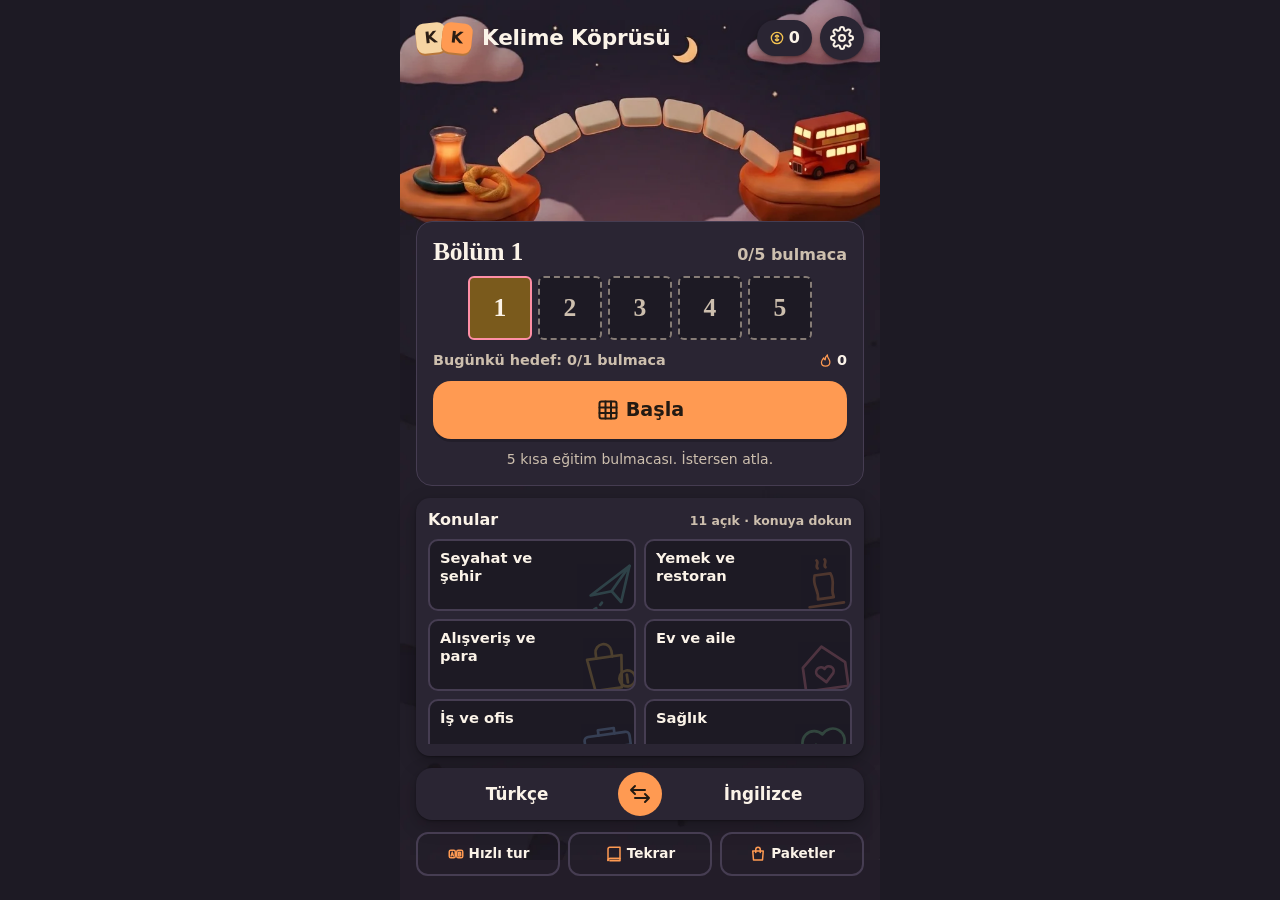
==== commit 2bcd3c2a: "Test sürümü: konu çizimleri, üç yeni konu, yalnızca koyu tema (dc7f55d)" ====
--- a/index.html
+++ b/index.html
@@ -5,28 +5,21 @@
     <meta name="viewport" content="width=device-width, initial-scale=1, viewport-fit=cover" />
     <title>Kelime Köprüsü</title>
     <meta name="description" content="Türkçe ve İngilizce kelime öğreten çengel bulmaca oyunu." />
-    <meta name="theme-color" content="#fff6e9" media="(prefers-color-scheme: light)" />
-    <meta name="theme-color" content="#1d1a24" media="(prefers-color-scheme: dark)" />
+    <meta name="theme-color" content="#1d1a24" />
+    <meta name="color-scheme" content="dark" />
     <link rel="manifest" href="./manifest.webmanifest" />
     <link rel="icon" href="./icon.svg" type="image/svg+xml" />
     <link rel="apple-touch-icon" href="./icon-192.png" />
     <meta name="apple-mobile-web-app-capable" content="yes" />
     <meta name="apple-mobile-web-app-title" content="Kelime Köprüsü" />
-    <script>
-      // Kayıtlı temayı (Açık/Koyu) ilk çizimden önce uygula: açılış ekranı ve oyun yanlış renkte parlamasın.
-      try {
-        var t = JSON.parse(localStorage.getItem('kelime-oyunu:profil:v1') || '{}').settings.theme;
-        if (t === 'light' || t === 'dark') document.documentElement.setAttribute('data-theme', t);
-      } catch (e) {}
-    </script>
     <style>
       /* Açılış ekranı: oyun yüklenmeden görünür, yüklenince kısa sürede kaybolur (src/main.tsx). */
       #splash {
-        --p-bg: #fff6e9;
-        --p-ink: #2b1d14;
-        --p-muted: #6b5443;
-        --p-cell: #ffffff;
-        --p-line: #d9bfa0;
+        --p-bg: #1d1a24;
+        --p-ink: #fbf3e8;
+        --p-muted: #cdbfae;
+        --p-cell: #3b3448;
+        --p-line: #5b5068;
         --p-accent: #ff8a3d;
         position: fixed;
         inset: 0;
@@ -37,22 +30,6 @@
         color: var(--p-ink);
         transition: opacity 300ms ease;
         font-family: ui-rounded, 'SF Pro Rounded', 'Nunito', 'Segoe UI', system-ui, -apple-system, Arial, sans-serif;
-      }
-      @media (prefers-color-scheme: dark) {
-        :root:not([data-theme='light']) #splash {
-          --p-bg: #1d1a24;
-          --p-ink: #fbf3e8;
-          --p-muted: #cdbfae;
-          --p-cell: #3b3448;
-          --p-line: #5b5068;
-        }
-      }
-      :root[data-theme='dark'] #splash {
-        --p-bg: #1d1a24;
-        --p-ink: #fbf3e8;
-        --p-muted: #cdbfae;
-        --p-cell: #3b3448;
-        --p-line: #5b5068;
       }
       #splash.hide {
         opacity: 0;
@@ -109,8 +86,8 @@
         }
       }
     </style>
-    <script type="module" crossorigin src="./assets/index-CVvBHlcb.js"></script>
-    <link rel="stylesheet" crossorigin href="./assets/index-BVg8J5kt.css">
+    <script type="module" crossorigin src="./assets/index-BA2KJBsm.js"></script>
+    <link rel="stylesheet" crossorigin href="./assets/index-SjWpRARB.css">
   </head>
   <body>
     <div id="splash" aria-hidden="true">
--- a/assets/index-SjWpRARB.css
+++ b/assets/index-SjWpRARB.css
@@ -0,0 +1 @@
+:root{color-scheme:dark;--bg: #1d1a24;--surface: #2a2533;--surface-2: #332c3e;--line: #463d52;--text: #fbf3e8;--muted: #cdbfae;--primary: #ff9a52;--primary-hover: #ffb07a;--primary-ink: #231a12;--accent: #ff9a52;--teal: #6fd3c9;--good: #7ee29d;--good-bg: #1f3a29;--bad: #ff9d8f;--bad-bg: #472524;--info-bg: #3a3140;--tile-bg: #f6d4a2;--tile-top: #fde7c6;--tile-edge: #b8773a;--tile-ink: #2b1d14;--slot-bg: #2f2939;--slot-line: #5b5068;--focus: #93c5fd;--shadow: 0 1px 2px rgb(0 0 0 / .3), 0 6px 18px rgb(0 0 0 / .25);--t-shuffle: #6fd3c9;--t-shuffle-bg: #1f3b3a;--t-magnet: #ff8fa6;--t-magnet-bg: #47212c;--t-hint: #f5c451;--t-hint-bg: #43391a;--t-undo: #c4a7ff;--t-undo-bg: #342a4d;--radius: 16px;--font: ui-rounded, "SF Pro Rounded", "Nunito", "Segoe UI", system-ui, -apple-system, "Helvetica Neue", Arial, sans-serif}*,*:before,*:after{box-sizing:border-box}html,body{margin:0;background:var(--bg);color:var(--text);font-family:var(--font);font-size:16px;line-height:1.45;-webkit-text-size-adjust:100%;-webkit-tap-highlight-color:transparent}body{min-height:100dvh;overflow-x:hidden}h1,h2,p{margin:0}button{font:inherit;color:inherit}:focus-visible{outline:3px solid var(--focus);outline-offset:3px;border-radius:10px}.sr-only{position:absolute;width:1px;height:1px;padding:0;margin:-1px;overflow:hidden;clip:rect(0 0 0 0);white-space:nowrap;border:0}.muted{color:var(--muted)}.small{font-size:.875rem}.center{text-align:center}.app{max-width:480px;margin:0 auto;min-height:100dvh}.app-inner{min-height:100dvh}.page{padding:max(16px,env(safe-area-inset-top)) 16px max(24px,env(safe-area-inset-bottom));display:flex;flex-direction:column;gap:16px}.btn{display:inline-flex;align-items:center;justify-content:center;gap:6px;min-height:48px;padding:10px 18px;border-radius:14px;border:2px solid transparent;font-weight:700;font-size:1rem;cursor:pointer;transition:transform 80ms ease,background-color .12s ease;text-align:center}.btn:active:not(:disabled){transform:translateY(1px) scale(.99)}.btn:disabled{opacity:.5;cursor:not-allowed}.btn small{font-weight:500;opacity:.85;font-size:.8rem}.btn-primary{background:var(--primary);color:var(--primary-ink);box-shadow:0 3px #0000002e}.btn-primary:hover:not(:disabled){background:var(--primary-hover)}.btn-secondary{background:var(--surface);border-color:var(--line);color:var(--text)}.btn-ghost{background:transparent;color:var(--text);text-decoration:underline;text-underline-offset:3px;text-decoration-color:var(--line)}.btn-danger{background:var(--bad-bg);color:var(--bad);border-color:currentColor}.btn-block{width:100%}.btn-big{min-height:58px;font-size:1.2rem;border-radius:18px}.btn-small{min-height:40px;padding:6px 12px;font-size:.9rem}.btn-row{display:flex;gap:10px;flex-wrap:wrap;justify-content:flex-end}.btn-row .btn{flex:1 1 auto}.stack{display:flex;flex-direction:column;gap:10px}.icon-btn{width:44px;height:44px;display:inline-grid;place-items:center;border-radius:50%;border:none;background:var(--surface);color:var(--text);cursor:pointer;box-shadow:var(--shadow);flex:none}.pill{display:inline-flex;align-items:center;gap:4px;padding:6px 12px;border-radius:999px;background:var(--surface);font-weight:700;box-shadow:var(--shadow);color:var(--text)}.pill svg,.coin svg{color:var(--t-hint)}.chip{display:inline-block;padding:2px 10px;border-radius:999px;background:var(--surface-2);border:1px solid var(--line);font-size:.8rem;font-weight:700;color:var(--text)}.chip-soft{font-weight:500;color:var(--muted)}.reason-wrong{background:var(--bad-bg);color:var(--bad);border-color:transparent}.reason-skipped{background:var(--info-bg)}.reason-helped{background:var(--t-hint-bg);color:var(--t-hint);border-color:transparent}.home-head{display:flex;align-items:center;justify-content:space-between;gap:12px}.home-head-actions{display:flex;gap:8px;align-items:center}.brand{display:flex;align-items:center;gap:10px}.brand h1{font-size:1.35rem;letter-spacing:-.01em}.brand-tiles{display:flex}.brand-tiles span{width:30px;height:30px;display:grid;place-items:center;border-radius:8px;background:var(--tile-bg);color:var(--tile-ink);font-weight:900;box-shadow:0 2px 0 var(--tile-edge);transform:rotate(-6deg)}.brand-tiles span+span{transform:rotate(6deg);margin-left:-4px;background:var(--accent);color:#2b1d14}.daily-card{display:flex;gap:16px;align-items:center;padding:16px;border-radius:var(--radius);background:var(--surface);box-shadow:var(--shadow)}.ring{--pct: 0;flex:none;width:76px;height:76px;border-radius:50%;display:grid;place-items:center;background:conic-gradient(var(--accent) calc(var(--pct) * 1turn),var(--surface-2) 0)}.ring span{width:60px;height:60px;border-radius:50%;background:var(--surface);display:flex;align-items:center;justify-content:center;font-size:.9rem;color:var(--muted)}.ring strong{font-size:1.3rem;color:var(--text)}.daily-title{font-weight:800;font-size:1.05rem}.daily-text{display:flex;flex-direction:column;gap:4px;min-width:0}.streak{display:flex;align-items:center;gap:6px;font-size:.9rem;font-weight:600}.streak svg{color:var(--primary);flex:none}.setup{display:flex;flex-direction:column;gap:10px}.section-title{font-size:.85rem;text-transform:uppercase;letter-spacing:.06em;color:var(--muted);margin-top:6px}.direction{display:grid;grid-template-columns:1fr auto 1fr;align-items:center;gap:8px;padding:8px;border-radius:var(--radius);background:var(--surface);box-shadow:var(--shadow)}.dir-lang{text-align:center;font-weight:800;font-size:1.05rem}.swap-btn{width:48px;height:48px;border-radius:50%;border:none;background:var(--primary);color:var(--primary-ink);display:grid;place-items:center;cursor:pointer}.levels{display:grid;grid-template-columns:1fr 1fr;gap:8px}.level{text-align:left;display:flex;flex-direction:column;gap:2px;padding:12px;min-height:64px;border-radius:14px;border:2px solid var(--line);background:var(--surface);cursor:pointer}.level small{color:var(--muted);font-size:.8rem}.level.selected{border-color:var(--primary);background:var(--surface-2);box-shadow:inset 0 0 0 1px var(--primary)}.home-grid{display:grid;grid-template-columns:repeat(3,1fr);gap:8px}.tile-link{position:relative;display:flex;flex-direction:column;align-items:center;gap:6px;padding:14px 6px;min-height:92px;border-radius:14px;border:none;background:var(--surface);box-shadow:var(--shadow);cursor:pointer;font-weight:700;font-size:.85rem;text-align:center}.tile-link>svg{color:var(--primary)}.tile-link .count{position:absolute;top:8px;right:8px;min-width:22px;height:22px;padding:0 6px;border-radius:999px;background:var(--primary);color:var(--primary-ink);font-size:.75rem;display:grid;place-items:center}.mini-tools{display:flex;gap:5px;font-size:.7rem;color:var(--muted)}.mini-tools span{display:inline-flex;align-items:center;gap:1px}.home-foot{font-size:.78rem;color:var(--muted);display:flex;flex-direction:column;gap:4px;padding-top:4px}.game{min-height:100dvh;display:flex;flex-direction:column}.game-top{display:flex;align-items:center;gap:10px;padding:max(12px,env(safe-area-inset-top)) 16px 8px}.game-progress{flex:1;min-width:0}.progress-label{display:flex;justify-content:space-between;font-size:.78rem;font-weight:700;color:var(--muted);gap:8px}.progress-label span:first-child{overflow:hidden;text-overflow:ellipsis;white-space:nowrap}.progress-bar{height:8px;border-radius:999px;background:var(--surface-2);overflow:hidden;margin-top:4px}.progress-bar span{display:block;height:100%;background:var(--accent);border-radius:inherit;transition:width .3s ease}.game-stats{display:flex;gap:6px;align-items:center}.stat{display:flex;flex-direction:column;align-items:center;line-height:1.1;padding:4px 8px;border-radius:12px;background:var(--surface);box-shadow:var(--shadow);min-width:44px}.stat small{font-size:.65rem;color:var(--muted)}.stat.coin{flex-direction:row;gap:3px;min-height:38px}.game-main{flex:1;display:flex;flex-direction:column;align-items:stretch;gap:12px;padding:4px 16px 12px}.question-card{background:var(--surface);border-radius:20px;padding:16px;text-align:center;box-shadow:var(--shadow);display:flex;flex-direction:column;gap:6px;border-top:5px solid var(--accent)}.q-direction{font-size:.8rem;font-weight:700;color:var(--muted);text-transform:uppercase;letter-spacing:.05em}.q-word{font-size:clamp(1.8rem,9vw,2.4rem);font-weight:900;line-height:1.1;word-break:break-word}.q-context{color:var(--muted);font-weight:600}.q-meta{display:flex;gap:6px;flex-wrap:wrap;justify-content:center}.q-hint{margin-top:4px;padding:8px 12px;border-radius:12px;background:var(--t-hint-bg);color:var(--text);text-align:left;font-size:.95rem;animation:fade-in .2s ease}.slots{--slots: 5;--slot: clamp(30px, calc((min(100vw, 480px) - 32px - (var(--slots) - 1) * 6px) / var(--slots)), 48px);display:flex;flex-wrap:wrap;justify-content:center;gap:6px}.slot{width:var(--slot);height:calc(var(--slot) * 1.15);border-radius:10px;border:2px dashed var(--slot-line);background:var(--slot-bg);display:grid;place-items:center;font-size:calc(var(--slot) * .55);font-weight:900;color:var(--text)}.slot.filled{border-style:solid;border-color:var(--tile-edge);background:var(--tile-top);color:var(--tile-ink);animation:pop .14s ease-out}.slot.next{border-color:var(--primary);border-style:solid}button.slot{padding:0;font-family:inherit;line-height:1;cursor:pointer;touch-action:manipulation}button.slot:disabled{cursor:default}.slot-help{align-self:center;font-size:.85rem;color:var(--muted)}.slots.is-correct .slot{background:var(--good-bg);border-color:var(--good);color:var(--good);animation:bounce .36s ease-out both}.slots.is-correct .slot:nth-child(2){animation-delay:30ms}.slots.is-correct .slot:nth-child(3){animation-delay:60ms}.slots.is-correct .slot:nth-child(4){animation-delay:90ms}.slots.is-correct .slot:nth-child(5){animation-delay:.12s}.slots.is-correct .slot:nth-child(n+6){animation-delay:.15s}.slots.shake{animation:shake .32s ease}.game.is-failed .slot.filled,.slots.shake .slot.filled{border-color:var(--bad);background:var(--bad-bg);color:var(--bad)}.attempts{display:flex;gap:5px;justify-content:center;align-items:center}.dot{width:9px;height:9px;border-radius:50%;background:var(--line)}.dot.on{background:var(--teal)}.attempts-label{font-size:.75rem;color:var(--muted);margin-left:2px}.note{min-height:1.45em;text-align:center;font-size:.92rem;font-weight:600;animation:fade-in .18s ease}.note-bad{color:var(--bad)}.note-good{color:var(--good)}.note-info{color:var(--muted)}div.note{text-align:left;font-weight:400;padding:10px 12px;border-radius:12px;background:var(--info-bg);color:var(--text);display:flex;flex-direction:column;gap:6px;font-size:.9rem}.tiles{display:flex;flex-wrap:wrap;justify-content:center;gap:8px;padding:4px 0}.tile{width:52px;height:56px;border-radius:12px;border:none;background:linear-gradient(var(--tile-top),var(--tile-bg));color:var(--tile-ink);box-shadow:0 4px 0 var(--tile-edge),0 6px 10px #59320a26;font-size:1.6rem;font-weight:900;cursor:pointer;touch-action:manipulation;transition:transform 70ms ease,box-shadow 70ms ease}.tile:active:not(:disabled){transform:translateY(3px);box-shadow:0 1px 0 var(--tile-edge)}.tile:disabled{cursor:default;opacity:.6}.tile.ghost{background:transparent;box-shadow:inset 0 0 0 2px var(--line);cursor:default}.tile.hinted{outline:3px solid var(--t-hint);outline-offset:2px;animation:glow 1s ease-in-out infinite alternate}@media(max-width:350px){.tile{width:46px;height:50px;font-size:1.4rem}}.round-actions{display:flex;justify-content:center;gap:8px}.kbd-help{display:none;text-align:center;font-size:.78rem;color:var(--muted)}@media(hover:hover)and (pointer:fine){.kbd-help{display:block}}.toolbar{position:sticky;bottom:0;display:grid;grid-template-columns:repeat(4,1fr) auto;align-items:start;gap:4px;padding:10px 12px max(12px,env(safe-area-inset-bottom));background:color-mix(in srgb,var(--bg) 88%,transparent);-webkit-backdrop-filter:blur(8px);backdrop-filter:blur(8px);border-top:1px solid var(--line);z-index:5}.tool{display:flex;flex-direction:column;align-items:center;gap:4px;background:none;border:none;padding:2px 0;cursor:pointer;min-width:0}.tool-circle{position:relative;width:58px;height:58px;border-radius:50%;display:grid;place-items:center;border:3px solid currentColor;transition:transform 90ms ease}.tool:active .tool-circle{transform:scale(.94)}.tool-circle.small{width:40px;height:40px;border-width:2px;flex:none}.tool-shuffle .tool-circle,.tool-circle.tool-shuffle{color:var(--t-shuffle);background:var(--t-shuffle-bg)}.tool-magnet .tool-circle,.tool-circle.tool-magnet{color:var(--t-magnet);background:var(--t-magnet-bg)}.tool-hint .tool-circle,.tool-circle.tool-hint{color:var(--t-hint);background:var(--t-hint-bg)}.tool-undo .tool-circle,.tool-circle.tool-undo{color:var(--t-undo);background:var(--t-undo-bg)}.tool-synonym .tool-circle,.tool-circle.tool-synonym{color:var(--t-shuffle);background:var(--t-shuffle-bg)}.tool-sentence .tool-circle,.tool-circle.tool-sentence{color:var(--t-undo);background:var(--t-undo-bg)}.tool-badge{position:absolute;top:-6px;right:-8px;min-width:26px;height:26px;padding:0 6px;border-radius:999px;background:var(--text);color:var(--bg);font-size:.85rem;font-weight:900;display:grid;place-items:center;border:2px solid var(--bg);line-height:1}.tool-name{font-size:.78rem;font-weight:700;color:var(--text);white-space:nowrap}.tool.is-empty .tool-circle{filter:grayscale(.85);opacity:.7}.tool.is-empty .tool-badge{background:var(--muted)}.tool.is-idle:not(.is-empty) .tool-circle{opacity:.75}.tool-info{align-self:center;width:32px;height:32px;border-radius:50%;border:2px solid var(--line);background:var(--surface);color:var(--muted);font-weight:900;cursor:pointer;margin-bottom:18px}@media(max-width:350px){.tool-circle{width:50px;height:50px}.tool-name{font-size:.7rem}.toolbar{padding-left:6px;padding-right:6px}}.tool-info-list{list-style:none;margin:0;padding:0;display:flex;flex-direction:column;gap:12px}.tool-info-list li{display:flex;gap:12px;align-items:flex-start}.tool-info-list p{font-size:.9rem}.cost{color:var(--muted);font-weight:700}.overlay{position:fixed;top:0;right:0;bottom:0;left:0;z-index:50;background:#1e0f0573;display:flex;align-items:flex-end;justify-content:center;animation:fade-in .15s ease}.sheet{width:100%;max-width:480px;max-height:90dvh;overflow-y:auto;background:var(--bg);border-radius:22px 22px 0 0;padding:20px 16px max(20px,env(safe-area-inset-bottom));display:flex;flex-direction:column;gap:12px;box-shadow:0 -8px 30px #0003;animation:slide-up .2s ease-out}.sheet-title{font-size:1.3rem}.overlay-page{position:fixed;top:0;right:0;bottom:0;left:0;z-index:40;overflow-y:auto;background:var(--bg);max-width:480px;margin:0 auto}.result-head{display:flex;align-items:center;gap:10px;order:-1}.result .sheet-title{font-size:1.5rem}.result-icon{width:44px;height:44px;border-radius:50%;display:grid;place-items:center;color:#fff}.result-correct .result-icon{background:var(--good);color:var(--bg)}.result-failed .result-icon,.result-skipped .result-icon{background:var(--primary);color:var(--primary-ink)}.result-points small{font-size:.8rem;color:var(--muted)}.result-points{font-size:1.25rem;font-weight:900;color:var(--good)}.result-coins{display:inline-flex;align-items:center;gap:3px;font-weight:800;padding:4px 10px;border-radius:999px;background:var(--t-hint-bg);color:var(--t-hint)}.word-card{background:var(--surface);border-radius:var(--radius);padding:14px;display:flex;flex-direction:column;gap:8px;box-shadow:var(--shadow)}.word-pair{display:flex;flex-wrap:wrap;align-items:baseline;gap:8px;font-size:1.15rem}.word-src{font-weight:700}.word-tgt{font-size:1.5rem;font-weight:900;color:var(--primary)}.arrow{color:var(--muted)}.word-card .q-meta{justify-content:flex-start}.meaning,.alts{font-size:.95rem}.examples{display:flex;flex-direction:column;gap:6px;border-left:4px solid var(--accent);padding-left:10px}.examples p{font-size:.95rem}.ex-lang{display:inline-block;font-size:.7rem;font-weight:800;text-transform:uppercase;letter-spacing:.04em;color:var(--muted);margin-right:4px}.teach{padding:10px 12px;border-radius:12px;background:var(--bad-bg);font-size:.95rem}.info-line{padding:8px 12px;border-radius:12px;background:var(--info-bg);font-size:.92rem}.info-line.good{background:var(--good-bg);color:var(--text)}.score-lines summary{cursor:pointer;font-weight:700;color:var(--muted);padding:6px 0}.score-lines ul{list-style:none;padding:0;margin:0}.score-lines li{display:flex;justify-content:space-between;padding:4px 0;border-bottom:1px dashed var(--line);font-size:.9rem}.score-lines .neg{color:var(--bad)}.coach-inline{padding:10px 12px;border-radius:12px;background:var(--t-shuffle-bg);font-size:.92rem}.coach{position:fixed;z-index:30;left:0;right:0;display:flex;justify-content:center;padding:12px 16px;pointer-events:none}.coach-blocking{top:0;right:0;bottom:0;left:0;align-items:center;background:#1e0f0580;pointer-events:auto}.coach-inline-wrap .coach-bubble{animation:fade-in .2s ease}.coach-bubble{pointer-events:auto;width:100%;max-width:440px;background:var(--surface);border:3px solid var(--teal);border-radius:18px;padding:14px 16px;box-shadow:0 10px 30px #00000040;display:flex;flex-direction:column;gap:6px;animation:slide-down .2s ease-out}.coach-bubble h2{font-size:1.15rem}.coach-bubble p{font-size:.95rem}.coach-step{font-size:.72rem!important;font-weight:800;text-transform:uppercase;letter-spacing:.06em;color:var(--teal)}.coach-pulse{animation:coach 1.1s ease-in-out infinite}.tool.coach-pulse{animation:none}.tool.coach-pulse .tool-circle{animation:coach 1.1s ease-in-out infinite}.page-bar{display:flex;align-items:center;gap:12px}.page-bar h1{font-size:1.3rem;flex:1}.page-head h1{font-size:1.6rem}.summary-stats{display:grid;grid-template-columns:repeat(3,1fr);gap:8px}.big-stat{background:var(--surface);border-radius:var(--radius);padding:12px 6px;text-align:center;box-shadow:var(--shadow);display:flex;flex-direction:column;gap:2px}.big-stat strong{font-size:1.4rem;display:inline-flex;align-items:center;justify-content:center;gap:4px}.big-stat strong svg{color:var(--primary)}.big-stat span{font-size:.78rem;color:var(--muted)}.summary-list,.review-list,.earn-list,.charge-list,.pack-list{list-style:none;margin:0;padding:0;display:flex;flex-direction:column;gap:8px}.summary-list li{display:flex;align-items:center;gap:8px;padding:10px 12px;border-radius:12px;background:var(--surface);flex-wrap:wrap}.s-icon{width:26px;height:26px;border-radius:50%;display:grid;place-items:center;flex:none}.s-correct .s-icon{background:var(--good-bg);color:var(--good)}.s-failed .s-icon,.s-skipped .s-icon{background:var(--bad-bg);color:var(--bad)}.s-points{margin-left:auto;font-weight:800;color:var(--good)}.review-list li{display:flex;gap:8px;align-items:flex-start;padding:12px;border-radius:14px;background:var(--surface);box-shadow:var(--shadow)}.rv-main{flex:1;min-width:0;display:flex;flex-direction:column;gap:6px}.rv-pair{display:flex;flex-wrap:wrap;gap:6px;font-size:1.05rem}.rv-pair strong{color:var(--primary)}.rv-meta{display:flex;flex-wrap:wrap;gap:6px;align-items:center}.rv-ex{font-size:.88rem;color:var(--muted)}.empty,.exhausted{text-align:center;align-items:center}.empty{display:flex;flex-direction:column;gap:12px;padding:32px 8px}.empty-icon{width:80px;height:80px;border-radius:50%;display:grid;place-items:center;background:var(--surface-2);color:var(--primary)}.exhausted h1{font-size:1.5rem}.exhausted .stack{width:100%}.empty-art{display:flex;gap:6px;padding-top:24px}.empty-art span{width:54px;height:58px;border-radius:12px;display:grid;place-items:center;font-size:1.6rem;font-weight:900;background:linear-gradient(var(--tile-top),var(--tile-bg));color:var(--tile-ink);box-shadow:0 4px 0 var(--tile-edge)}.empty-art span:nth-child(1){transform:rotate(-8deg)}.empty-art span:nth-child(3){transform:rotate(8deg)}.setting{display:flex;flex-direction:column;gap:8px;padding:14px;border-radius:var(--radius);background:var(--surface);box-shadow:var(--shadow);align-items:flex-start}.setting h2{font-size:1.05rem}.seg{display:flex;flex-wrap:wrap;gap:6px}.seg button{min-height:44px;min-width:56px;padding:8px 14px;border-radius:12px;border:2px solid var(--line);background:var(--bg);font-weight:700;cursor:pointer}.seg button.selected{border-color:var(--primary);background:var(--surface-2);box-shadow:inset 0 0 0 1px var(--primary)}.store-section{display:flex;flex-direction:column;gap:10px;padding:14px;border-radius:var(--radius);background:var(--surface);box-shadow:var(--shadow)}.store-section h2{font-size:1.1rem;display:flex;align-items:center;gap:8px}.earn-list li{padding-left:22px;position:relative;font-size:.95rem}.earn-list li:before{content:"";position:absolute;left:4px;top:.5em;width:9px;height:9px;border-radius:50%;background:var(--accent)}.charge-list li,.pack-list li{display:flex;align-items:center;gap:10px;padding:8px 0;border-bottom:1px solid var(--line)}.charge-info{flex:1;display:flex;flex-direction:column;min-width:0}.pack-list li>div{flex:1;min-width:0}.badge-proto{font-size:.7rem;padding:2px 8px;border-radius:999px;background:var(--t-undo-bg);color:var(--t-undo);text-transform:uppercase;letter-spacing:.05em}.proto-banner{padding:10px 12px;border-radius:12px;border:2px dashed var(--t-undo);background:var(--t-undo-bg);font-size:.9rem;color:var(--text)}@keyframes pop{0%{transform:scale(.8)}to{transform:scale(1)}}@keyframes bounce{0%{transform:translateY(0)}40%{transform:translateY(-8px)}to{transform:translateY(0)}}@keyframes shake{0%,to{transform:translate(0)}20%{transform:translate(-8px)}40%{transform:translate(7px)}60%{transform:translate(-5px)}80%{transform:translate(3px)}}@keyframes glow{0%{outline-color:var(--t-hint)}to{outline-color:transparent}}@keyframes coach{0%,to{box-shadow:0 0 #1f6f6b8c}50%{box-shadow:0 0 0 8px #1f6f6b00}}@keyframes fade-in{0%{opacity:0}}@keyframes slide-up{0%{transform:translateY(24px);opacity:.6}}@keyframes slide-down{0%{transform:translateY(-12px);opacity:0}}@media(prefers-reduced-motion:reduce){*,*:before,*:after{animation-duration:1ms!important;animation-iteration-count:1!important;transition-duration:1ms!important}.tile.hinted{outline-color:var(--t-hint)}}@media(max-height:700px),(max-width:359px){.game-main{gap:8px}.question-card{padding:10px 12px;gap:4px}.q-word{font-size:clamp(1.5rem,8vw,2rem)}.slots{gap:4px;--slot: clamp(26px, calc((min(100vw, 480px) - 32px - (var(--slots) - 1) * 4px) / var(--slots)), 44px)}.tiles{gap:6px}.tile{width:42px;height:46px;font-size:1.3rem}.note{font-size:.85rem}.round-actions .btn{min-height:44px;padding:6px 12px}.toolbar{padding-top:6px}.tool-circle{width:50px;height:50px}.kbd-help{display:none}}.toggle-list{display:flex;flex-direction:column;gap:4px}.toggle{display:flex;align-items:center;gap:12px;min-height:44px;font-size:1rem;cursor:pointer}.toggle input{width:22px;height:22px;accent-color:var(--primary);flex:none}.practice-offer{display:flex;flex-direction:column;gap:10px;padding:16px;border-radius:var(--radius);border:2px solid var(--primary);background:var(--info-bg);box-shadow:var(--shadow)}.practice-offer h2{margin:0;font-size:1.4rem;font-weight:800;color:var(--primary);text-wrap:balance}.practice-offer p{margin:0}.practice-chips{list-style:none;margin:0;padding:0;display:flex;flex-wrap:wrap;gap:6px}.practice-chips li{padding:4px 10px;border-radius:999px;background:var(--surface);border:1px solid var(--line);font-weight:800;letter-spacing:.04em}.practice-reward{display:flex;align-items:center;gap:6px;font-size:.85rem;color:var(--muted)}.practice-card{display:flex;flex-direction:column;gap:12px;padding:16px;border-radius:var(--radius);background:var(--surface);border:1px solid var(--line)}.practice-card p{margin:0}.practice-word{font-size:1.8rem;font-weight:800;text-align:center;overflow-wrap:anywhere}.practice-sentence{font-size:1.2rem;font-weight:700;line-height:1.4}.practice-choices{display:flex;flex-direction:column;gap:8px}.practice-choices .is-right{background:var(--good-bg);border-color:var(--good);color:var(--good)}.practice-choices .is-wrong{background:var(--bad-bg);border-color:var(--bad);color:var(--bad)}.practice-choices .is-dim{opacity:.5}.practice-slots{display:flex;flex-wrap:wrap;justify-content:center;gap:6px}.practice-slots.shake{animation:shake .32s ease}.practice-slot{width:36px;height:44px;display:grid;place-items:center;border:2px solid var(--slot-line);border-radius:8px;background:var(--slot-bg);font-size:1.3rem;font-weight:800;text-transform:uppercase}.practice-slot.is-right{border-color:var(--good);background:var(--good-bg)}.practice-slot.is-wrong{border-color:var(--bad);background:var(--bad-bg)}.practice-list{list-style:none;margin:0;padding:0;display:flex;flex-direction:column;gap:6px}.practice-list li{display:flex;align-items:center;gap:8px;color:var(--muted)}.practice-list li.ok{color:var(--good)}.practice-list li span{color:var(--muted);min-width:0}@media(prefers-reduced-motion:reduce){.practice-slots.shake{animation:none}}.speak-btn{display:inline-grid;place-items:center;width:32px;height:32px;margin:-6px 0;padding:0;border:none;border-radius:50%;background:transparent;color:var(--teal);cursor:pointer;flex:none;vertical-align:middle;touch-action:manipulation}.speak-btn:active{background:color-mix(in srgb,var(--teal) 15%,transparent);transform:scale(.92)}.speak-btn:focus-visible{outline:2px solid var(--focus);outline-offset:1px}:root{--clue-bg: #4a2a36;--clue-ink: #ffd9e0;--clue-arrow: #ff8fa6;--cell-line: #5b5068;--word-bg: #4a4128;--cursor-bg: #7a5a1c;--cw-cell-bg: #3b3448;--home-scene: url(./ana-sayfa-koyu-BAgz0-rG.webp);--home-scene-sky: #211d2a;--home-scene-floor: #231d29;--cw-page-bg: url(./bulmaca-koyu-_xUlz7XY.webp)}.ink-title{font-family:Iowan Old Style,Palatino Linotype,Palatino,Georgia,"Noto Serif",ui-serif,serif;font-weight:700;letter-spacing:-.01em;color:var(--text)}.paper{background-color:var(--surface);background-image:repeating-linear-gradient(to bottom,transparent 0,transparent 27px,color-mix(in srgb,var(--line) 45%,transparent) 27px,color-mix(in srgb,var(--line) 45%,transparent) 28px);border:1px solid var(--line);box-shadow:none}.chapter-path .path-nodes{position:relative;list-style:none;margin:0;padding:4px 0;display:flex;flex-direction:column-reverse;align-items:center;gap:8px}.chapter-path .path-nodes:before{content:"";position:absolute;top:14px;bottom:14px;left:50%;border-left:2px dashed var(--muted);opacity:.45}.path-node,.path-next{position:relative;z-index:1}.path-node span{width:40px;height:40px;border-radius:50%;display:grid;place-items:center;font-weight:900;font-size:1.05rem;background:var(--bg);color:var(--muted);border:2px dashed color-mix(in srgb,var(--muted) 60%,transparent)}.path-node.is-done span{background:var(--text);color:var(--bg);border:2px solid var(--text)}.path-node.is-current span{width:48px;height:48px;font-size:1.25rem;background:var(--accent);color:#2b1d14;border:3px solid var(--text);box-shadow:0 0 0 5px color-mix(in srgb,var(--accent) 28%,transparent)}.path-next span{display:inline-block;padding:4px 12px;border-radius:999px;border:2px dashed color-mix(in srgb,var(--muted) 60%,transparent);background:var(--bg);font-size:.8rem;font-weight:800;color:var(--muted)}.chapter-path.layout-row .path-nodes{flex-direction:row;justify-content:center;flex-wrap:nowrap}.chapter-path.layout-row .path-nodes:before{top:50%;bottom:auto;left:16px;right:16px;border-left:none;border-top:2px dashed var(--muted)}.chapter-path.layout-row .path-node span{width:36px;height:36px;font-size:.95rem}.chapter-path.layout-row .path-node.is-current span{width:42px;height:42px}.result-path{display:flex;flex-direction:column;gap:8px;padding:12px;border-radius:14px}.chapter-done{gap:16px}.chapter-stamp{display:flex;flex-direction:column;align-items:center;gap:4px;padding:20px 16px;border-radius:var(--radius);text-align:center}.stamp-eyebrow,.stamp-label{font-size:.85rem;font-weight:800;text-transform:uppercase;letter-spacing:.12em;color:var(--muted)}.stamp-number{font-size:4rem;line-height:1}.chapter-stamp .chapter-path{margin-top:12px;width:100%}.home{gap:12px;height:100dvh;min-height:0;--home-w: min(100vw, 480px);background:var(--home-scene) center env(safe-area-inset-top,0px) / 100% auto no-repeat,linear-gradient(var(--home-scene-sky),var(--home-scene-sky)) top / 100% env(safe-area-inset-top,0px) no-repeat,var(--home-scene-floor)}.home .campaign-card{flex:0 0 auto;margin-top:max(0px,min(var(--home-w) * .46 - 72px,100dvh - 650px))}.home .campaign-card .chapter-path{display:block}.home .chapter-path.layout-auto .path-nodes{flex-direction:row;justify-content:center;align-items:center;gap:6px;padding:0}.home .chapter-path.layout-auto .path-nodes:before,.home .chapter-path.layout-auto .path-next{display:none}.home .chapter-path.layout-auto .path-node{flex:1 1 0;max-width:64px;display:flex}.home .chapter-path.layout-auto .path-node span,.home .chapter-path.layout-auto .path-node.is-current span{width:100%;height:auto;aspect-ratio:1 / 1;border-radius:6px;border-width:2px;font-family:Iowan Old Style,Palatino Linotype,Palatino,Georgia,"Noto Serif",serif;font-size:1.6rem;font-weight:800;box-shadow:none}.home .chapter-path.layout-auto .path-node.is-current span{background:var(--cursor-bg);border-color:var(--clue-arrow);color:var(--text)}.home .topic-panel{flex:1 1 0;min-height:112px;display:flex;flex-direction:column;gap:8px;padding:10px 12px 12px;border-radius:14px;background:var(--surface);box-shadow:var(--shadow)}.home .topic-panel h2{margin:0;font-size:1rem;display:flex;align-items:baseline;justify-content:space-between;gap:8px}.home .topic-panel h2 small{font-size:.78rem;font-weight:600;color:var(--muted)}.home .topic-scroll{flex:1 1 0;min-height:0;overflow-y:auto;overscroll-behavior:contain;-webkit-overflow-scrolling:touch;list-style:none;margin:0;padding:0;display:grid;grid-template-columns:1fr 1fr;gap:8px;align-content:start}.home .topic-tile{position:relative;overflow:hidden;width:100%;min-height:72px;display:flex;flex-direction:column;align-items:flex-start;justify-content:flex-start;gap:2px;padding:8px 10px;border-radius:10px;border:2px solid var(--line);background:var(--bg);color:var(--text);text-align:left;cursor:pointer}.home .topic-tile strong,.home .topic-tile small{position:relative;z-index:1;max-width:64%}.home .topic-tile strong{font-size:.92rem;line-height:1.2}.home .topic-art{position:absolute;right:-6px;bottom:-8px;width:64px;height:64px;opacity:.22;transform:rotate(-8deg);fill:none;stroke:currentColor;stroke-width:2;stroke-linecap:round;stroke-linejoin:round;pointer-events:none}.home .topic-tile small{font-size:.75rem;color:var(--muted)}.home .topic-tile:disabled{border-style:dashed;opacity:.6;cursor:default}.campaign-card{display:flex;flex-direction:column;gap:10px;padding:16px;border-radius:var(--radius);background:var(--surface);box-shadow:var(--shadow)}.campaign-top{display:flex;align-items:baseline;justify-content:space-between;gap:8px}.campaign-top h2{font-size:1.6rem;line-height:1.1}.campaign-card.paper{box-shadow:none}.campaign-count{font-weight:800;color:var(--muted)}.chapter-steps{display:grid;grid-auto-flow:column;grid-auto-columns:1fr;gap:6px}.chapter-steps span{height:10px;border-radius:999px;background:var(--surface-2);box-shadow:inset 0 0 0 1px var(--line)}.chapter-steps span.on{background:var(--accent);box-shadow:none}.campaign-meta{display:flex;flex-wrap:wrap;align-items:center;justify-content:space-between;gap:8px}.daily-chip,.streak-chip{display:inline-flex;align-items:center;gap:4px;font-size:.9rem;font-weight:700}.daily-chip{color:var(--muted)}.daily-chip.done{color:var(--good)}.streak-chip svg{color:var(--primary)}.mode-row{display:grid;grid-template-columns:1fr 1fr;gap:10px}.mode-card{display:flex;flex-direction:column;align-items:flex-start;gap:2px;min-height:88px;padding:12px;border:none;border-radius:14px;background:var(--surface);box-shadow:var(--shadow);text-align:left;cursor:pointer}.mode-card svg{color:var(--primary);margin-bottom:4px}.mode-card strong{font-size:1rem}.mode-card small{color:var(--muted);font-size:.85rem;line-height:1.25}.direction-row{display:grid;grid-template-columns:1fr auto 1fr;align-items:center;gap:8px;padding:4px 8px;border-radius:var(--radius);background:var(--surface);box-shadow:var(--shadow)}.direction-row .swap-btn{width:44px;height:44px}.home-links{display:grid;grid-template-columns:repeat(3,minmax(0,1fr));gap:8px}.home-links .link-btn{padding:8px 4px;gap:4px;font-size:.85rem;white-space:nowrap;min-width:0}.link-btn{display:inline-flex;align-items:center;justify-content:center;gap:6px;min-height:44px;padding:8px 10px;border:2px solid var(--line);border-radius:12px;background:transparent;font-weight:700;font-size:.9rem;cursor:pointer}.link-btn svg{color:var(--primary);flex:none}.link-btn .count{min-width:22px;height:22px;padding:0 6px;border-radius:999px;background:var(--primary);color:var(--primary-ink);font-size:.75rem;display:grid;place-items:center}.topic-list{list-style:none;margin:0;padding:0;display:flex;flex-direction:column;gap:8px}.topic-list li{display:flex;align-items:center;gap:10px;min-height:64px;padding:12px 14px;border-radius:14px;background:var(--surface);box-shadow:var(--shadow)}.topic-list li.is-locked{box-shadow:inset 0 0 0 2px var(--line);background:transparent}.topic-text{flex:1;display:flex;flex-direction:column;gap:2px}.topic-text small{color:var(--muted)}.play-puzzle svg,.play-quick svg{flex:none}.play-quick{flex-wrap:wrap}.play-quick small{width:100%;color:var(--muted);font-weight:500}.cw-page{height:100dvh;overflow:hidden;background:var(--cw-page-bg) center / cover no-repeat,var(--bg);display:flex;flex-direction:column;gap:6px}.cw-page>*{flex:none}.cw-board{flex:1 1 auto;min-height:0;position:relative;container-type:size;display:grid;place-items:center;margin:0 12px}.icon-btn.small{width:36px;height:36px}.cw-cluebar{--cluebar-h: 92px;margin:0 12px;display:flex;align-items:center;gap:4px;padding:6px 4px;height:var(--cluebar-h);box-sizing:border-box;border-radius:14px;background:var(--clue-bg);color:var(--clue-ink);box-shadow:var(--shadow)}.cw-cluebar.is-solved{background:var(--good-bg);color:var(--text)}.cw-nav{flex:none;width:40px;height:40px;border-radius:50%;border:none;background:transparent;color:inherit;display:grid;place-items:center;cursor:pointer}.cw-clue-main{flex:1;min-width:0;max-height:100%;overflow-y:auto;overscroll-behavior:contain;text-align:center;display:flex;flex-direction:column}.cw-clue-main>:first-child{margin-top:auto}.cw-clue-main>:last-child{margin-bottom:auto}.cw-clue-line{display:flex;align-items:center;justify-content:center;flex-wrap:wrap;gap:6px;font-size:1.2rem;line-height:1.2}.cw-clue-line strong{font-weight:900}.cw-cluebar .cw-arrow{color:var(--clue-arrow)}.cw-clue-kind{display:flex;align-items:center;justify-content:center;gap:6px}.cw-clue-kind .chip{background:var(--bg);color:var(--clue-ink)}.cw-clue-long{margin-top:2px;font-size:1rem;font-weight:700;line-height:1.3;display:-webkit-box;-webkit-line-clamp:3;-webkit-box-orient:vertical;overflow:hidden}.cw-clue-trans{margin-top:2px;font-size:.88rem;font-style:italic;opacity:.85;display:-webkit-box;-webkit-line-clamp:2;-webkit-box-orient:vertical;overflow:hidden}.cw-clue-text.is-kind{font-style:italic}.cw-len{font-size:.8rem;font-weight:700;opacity:.75}.cw-clue-sub{font-size:.85rem;font-weight:600;opacity:.85}.cw-clue-sub.good{color:var(--good);opacity:1}.cw-clue-hint{margin-top:4px;padding:4px 8px;border-radius:8px;background:var(--t-hint-bg);color:var(--text);font-size:.88rem;text-align:left;animation:fade-in .2s ease}.cw-grid{position:relative;--cell: min( calc((100cqw - (var(--cols) - 1) * 2px) / var(--cols)), calc((100cqh - (var(--rows) - 1) * 2px) / var(--rows)), 54px );display:grid;grid-template-columns:repeat(var(--cols),var(--cell));grid-auto-rows:var(--cell);gap:2px;justify-content:center}.cw-coach{margin:0 12px;display:flex;align-items:center;gap:10px;padding:10px 10px 10px 12px;border-radius:14px;border:2px solid var(--teal);background:var(--surface);box-shadow:0 6px 20px #0000002e;animation:slide-up .2s ease-out}.cw-coach p{flex:1;font-size:.92rem;line-height:1.35}.cw-coach .btn{flex:none}.cw-cell.coach-pulse,.cw-tool.coach-pulse{animation:coach 1.1s ease-in-out infinite}.cw-toast{position:absolute;left:50%;top:4px;transform:translate(-50%);max-width:100%;z-index:2;padding:6px 12px;border-radius:999px;font-size:.88rem;font-weight:700;text-align:center;box-shadow:var(--shadow);pointer-events:none;animation:cw-toast 1.6s ease forwards}.cw-toast.note-good{background:var(--good-bg);color:var(--good)}.cw-toast.note-bad{background:var(--bad-bg);color:var(--bad)}.cw-toast.note-info{background:var(--surface);color:var(--text)}@keyframes cw-toast{0%{opacity:0;transform:translate(-50%,-6px)}8%,80%{opacity:1;transform:translate(-50%)}to{opacity:0}}.cw-void{border-radius:4px;background:color-mix(in srgb,var(--line) 18%,transparent)}.cw-page{-webkit-user-select:none;user-select:none;-webkit-touch-callout:none}.cw-cell{padding:0;border:1.5px solid var(--cell-line);border-radius:5px;background:var(--cw-cell-bg);color:var(--text);font-size:calc(var(--cell) * .56);font-weight:900;line-height:1;cursor:pointer;touch-action:manipulation;display:grid;place-items:center}.cw-cell.in-word{background:var(--word-bg);border-color:var(--accent)}.cw-cell.cursor{background:var(--cursor-bg);border-color:var(--primary);box-shadow:inset 0 0 0 2px var(--primary)}.cw-cell.solved{color:var(--good);background:var(--good-bg);border-color:color-mix(in srgb,var(--good) 45%,transparent)}.cw-cell.solved.cursor,.cw-cell.solved.in-word{box-shadow:inset 0 0 0 2px var(--good)}.cw-cell.revealed{text-decoration:underline;text-decoration-color:var(--t-hint);text-decoration-thickness:2px;text-underline-offset:2px}.cw-cell.is-wrong{border-color:var(--bad);box-shadow:inset 0 0 0 1.5px var(--bad);color:var(--bad)}.cw-cell.is-wrong.cursor{box-shadow:inset 0 0 0 2.5px var(--bad)}.cw-cell.flash-wrong{animation:cw-wrong .3s ease}.cw-cell.flash-solved{animation:bounce .38s ease-out both}.cw-cell.press:not(.flash-solved):not(.flash-wrong){animation:cw-press .11s ease-out}@keyframes cw-press{50%{transform:scale(.9)}}.cw-pen{position:absolute;left:calc(var(--c) * (var(--cell) + 2px) - 3px);top:calc(var(--r) * (var(--cell) + 2px) - 3px);width:calc(var(--w) * (var(--cell) + 2px) + 4px);height:calc(var(--h) * (var(--cell) + 2px) + 4px);pointer-events:none;z-index:1;animation:cw-pen-fade 1.1s ease forwards}.cw-pen svg{display:block;overflow:visible}.cw-pen rect{fill:none;stroke:var(--good);stroke-width:2.5;stroke-linecap:round;stroke-dasharray:1;stroke-dashoffset:1;animation:cw-pen-draw .4s ease-out forwards}@keyframes cw-pen-draw{to{stroke-dashoffset:0}}@keyframes cw-pen-fade{0%,70%{opacity:1}to{opacity:0}}.cw-cell.missed{color:var(--bad);background:var(--bad-bg);border-color:color-mix(in srgb,var(--bad) 40%,transparent)}.cw-clue{padding:1px;border:none;border-radius:5px;background:var(--clue-bg);color:var(--clue-ink);cursor:pointer;display:flex;flex-direction:column;overflow:hidden;touch-action:manipulation}.cw-clue-part{flex:1;min-height:0;display:flex;flex-direction:column;align-items:center;justify-content:center;border-radius:4px;padding:0 1px}.cw-clue.two .cw-clue-part+.cw-clue-part{border-top:1px solid color-mix(in srgb,var(--clue-ink) 25%,transparent)}.cw-clue-text{font-family:"Roboto Condensed","Arial Narrow","Avenir Next Condensed","Helvetica Neue Condensed",sans-serif-condensed,var(--font);font-stretch:condensed;font-size:max(6px,min(calc(var(--cell) * .235),calc(var(--cell) * 1.65 / var(--len, 5))));font-weight:800;line-height:1.05;text-align:center;word-break:keep-all;overflow-wrap:normal;-webkit-hyphens:none;hyphens:none;display:-webkit-box;-webkit-line-clamp:3;-webkit-box-orient:vertical;overflow:hidden}.cw-clue.two .cw-clue-text{-webkit-line-clamp:2;font-size:max(6px,min(calc(var(--cell) * .17),calc(var(--cell) * 1.65 / var(--len, 5))))}.cw-clue .cw-arrow{color:var(--clue-arrow);width:calc(var(--cell) * .24);height:calc(var(--cell) * .24);flex:none}.cw-clue.two .cw-arrow{width:calc(var(--cell) * .19);height:calc(var(--cell) * .19)}.cw-clue-part.selected{background:var(--primary);color:var(--primary-ink)}.cw-clue-part.selected .cw-arrow{color:var(--primary-ink)}.cw-clue-part.done{opacity:.55}.cw-grid.is-done .cw-clue-part.done{opacity:1}.cw-tools{display:grid;grid-template-columns:repeat(4,minmax(0,1fr)) auto;align-items:center;gap:4px;padding:0 8px}.cw-tool{position:relative;display:flex;flex-direction:column;align-items:center;gap:2px;min-width:0;min-height:52px;padding:3px 2px;border-radius:12px;border:0;background:none;color:var(--text);font-weight:800;font-size:.72rem;line-height:1.1;cursor:pointer;white-space:nowrap}.cw-tool-top{display:flex;align-items:flex-start;gap:2px}.cw-tool-icon{color:var(--text);flex:none}.cw-tool-name{max-width:100%;white-space:nowrap;overflow:hidden;text-overflow:ellipsis}.cw-tool-count{min-width:.7em;font-size:.72rem;font-weight:800;color:var(--muted);font-variant-numeric:tabular-nums}.cw-tool:active .cw-tool-icon{transform:scale(.92)}.cw-tool.is-empty .cw-tool-icon,.cw-tool.is-empty .cw-tool-name{opacity:.55}.cw-tool.is-empty .cw-tool-count{color:var(--primary);opacity:1}.cw-finish{margin-left:auto}.kb{display:flex;flex-direction:column;gap:6px;padding:8px 4px max(8px,env(safe-area-inset-bottom));background:color-mix(in srgb,var(--bg) 92%,transparent);-webkit-backdrop-filter:blur(8px);backdrop-filter:blur(8px);border-top:1px solid var(--line)}.kb-row{display:flex;justify-content:center;gap:4px}.kb-key{flex:0 0 calc((100% - (var(--kb-cols) - 1) * 4px) / var(--kb-cols));height:46px;padding:0;border:none;border-radius:8px;background:var(--surface);color:var(--text);box-shadow:0 2px 0 var(--line);font-size:1.15rem;font-weight:800;cursor:pointer;touch-action:manipulation;display:grid;place-items:center}.kb-key:active:not(:disabled){transform:translateY(2px);box-shadow:none;background:var(--surface-2)}.kb-key:disabled{opacity:.5}.kb-wide{flex-basis:calc(1.6 * (100% - (var(--kb-cols) - 1) * 4px) / var(--kb-cols));background:var(--surface-2)}@media(max-height:700px){.kb-key{height:40px}.cw-cluebar{--cluebar-h: 78px;padding:4px}.cw-clue-line{font-size:1.05rem}.cw-page .game-top{padding-top:max(8px,env(safe-area-inset-top));padding-bottom:2px}.cw-tool{min-height:40px}.cw-tool .tool-circle.small{width:30px;height:30px}}@media(max-height:600px){.kb{gap:5px;padding-top:5px}.kb-key{height:36px;font-size:1.05rem}.cw-cluebar{--cluebar-h: 66px}.cw-page{gap:4px}}@media(max-width:359px){.cw-tools{gap:6px;padding:0 8px}.cw-tool{font-size:.8rem;padding-right:8px;gap:4px}.cw-tool .tool-circle.small{width:28px;height:28px}.cw-board{margin:0 6px}.cw-clue-text{font-size:max(6px,min(calc(var(--cell) * .22),calc(var(--cell) * 1.65 / var(--len, 5))))}}.cw-intro{margin:0;padding-left:20px;display:flex;flex-direction:column;gap:8px}.cw-intro-arrows{list-style:none;margin-left:-20px;display:flex;flex-wrap:wrap;gap:6px 14px;font-size:.9rem;font-weight:700}.cw-intro-arrows span{display:inline-flex;align-items:center;gap:4px;padding:2px 8px;border-radius:6px;background:var(--clue-bg);color:var(--clue-ink)}.cw-intro-arrows svg{color:var(--clue-arrow)}.cw-results{list-style:none;margin:0;padding:0;display:flex;flex-direction:column;gap:8px}.cw-results li{border-radius:12px;background:var(--surface);box-shadow:var(--shadow)}.cw-results summary{display:flex;align-items:center;flex-wrap:wrap;gap:8px;padding:10px 12px;cursor:pointer;list-style:none}.cw-results summary::-webkit-details-marker{display:none}.cw-result-body{padding:0 12px 12px;display:flex;flex-direction:column;gap:8px}.cw-result-body .q-meta{justify-content:flex-start}@keyframes cw-wrong{0%,to{transform:translate(0)}25%{transform:translate(-4px)}50%{transform:translate(4px)}75%{transform:translate(-2px)}}.cw-grid.is-done .cw-cell.solved{animation:bounce .42s ease-out both;animation-delay:calc(var(--wave, 0) * 45ms)}
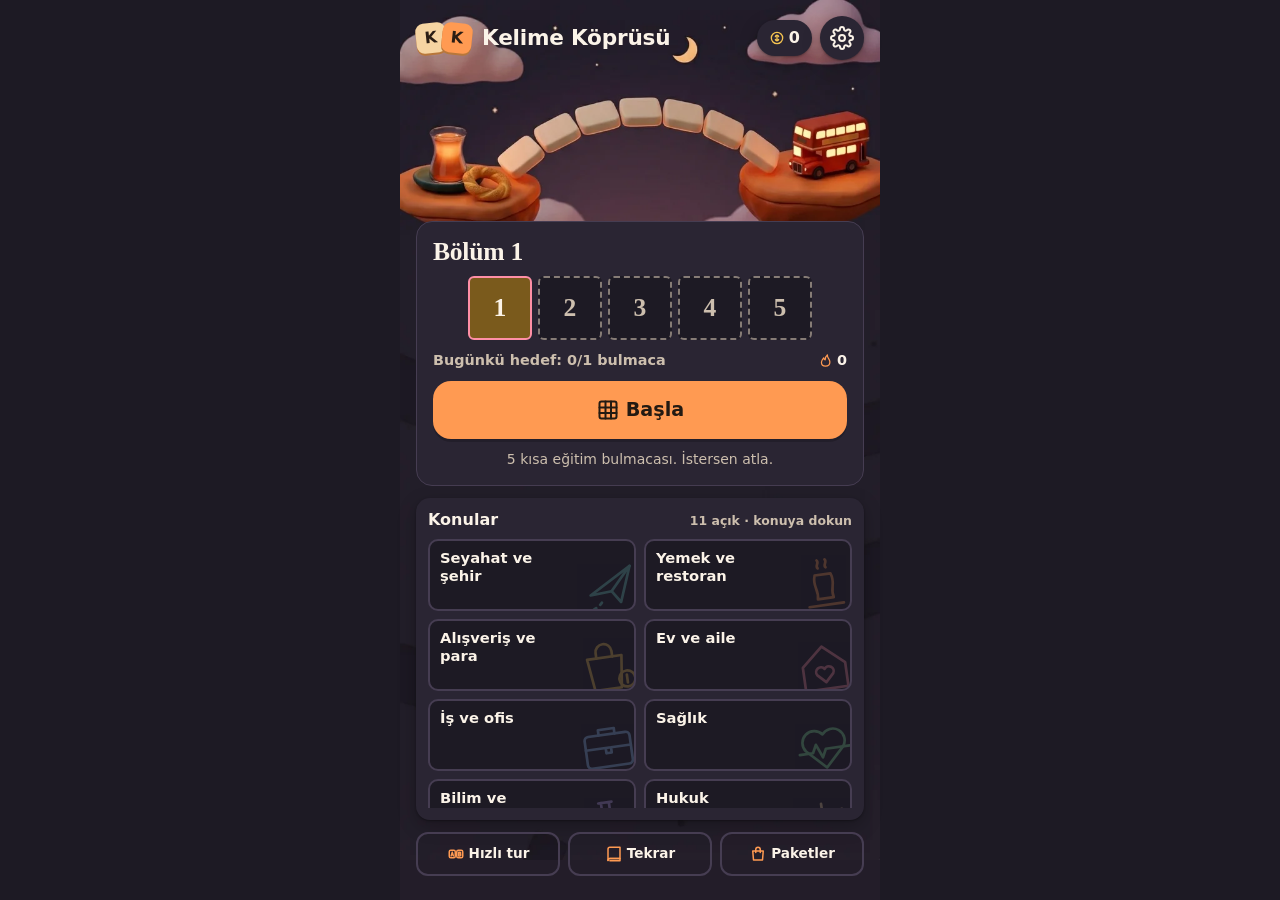
==== commit 05b5aa8f: "Test sürümü: tek yön, her bulmaca bir bölüm, kaymayan sonuç ekranı (7c18b85)" ====
--- a/index.html
+++ b/index.html
@@ -86,8 +86,8 @@
         }
       }
     </style>
-    <script type="module" crossorigin src="./assets/index-BA2KJBsm.js"></script>
-    <link rel="stylesheet" crossorigin href="./assets/index-SjWpRARB.css">
+    <script type="module" crossorigin src="./assets/index-2OEi16Jk.js"></script>
+    <link rel="stylesheet" crossorigin href="./assets/index-Cxrax2-o.css">
   </head>
   <body>
     <div id="splash" aria-hidden="true">
--- a/assets/index-Cxrax2-o.css
+++ b/assets/index-Cxrax2-o.css
@@ -0,0 +1 @@
+:root{color-scheme:dark;--bg: #1d1a24;--surface: #2a2533;--surface-2: #332c3e;--line: #463d52;--text: #fbf3e8;--muted: #cdbfae;--primary: #ff9a52;--primary-hover: #ffb07a;--primary-ink: #231a12;--accent: #ff9a52;--teal: #6fd3c9;--good: #7ee29d;--good-bg: #1f3a29;--bad: #ff9d8f;--bad-bg: #472524;--info-bg: #3a3140;--tile-bg: #f6d4a2;--tile-top: #fde7c6;--tile-edge: #b8773a;--tile-ink: #2b1d14;--slot-bg: #2f2939;--slot-line: #5b5068;--focus: #93c5fd;--shadow: 0 1px 2px rgb(0 0 0 / .3), 0 6px 18px rgb(0 0 0 / .25);--t-shuffle: #6fd3c9;--t-shuffle-bg: #1f3b3a;--t-magnet: #ff8fa6;--t-magnet-bg: #47212c;--t-hint: #f5c451;--t-hint-bg: #43391a;--t-undo: #c4a7ff;--t-undo-bg: #342a4d;--radius: 16px;--font: ui-rounded, "SF Pro Rounded", "Nunito", "Segoe UI", system-ui, -apple-system, "Helvetica Neue", Arial, sans-serif}*,*:before,*:after{box-sizing:border-box}html,body{margin:0;background:var(--bg);color:var(--text);font-family:var(--font);font-size:16px;line-height:1.45;-webkit-text-size-adjust:100%;-webkit-tap-highlight-color:transparent}body{min-height:100dvh;overflow-x:hidden}h1,h2,p{margin:0}button{font:inherit;color:inherit}:focus-visible{outline:3px solid var(--focus);outline-offset:3px;border-radius:10px}.sr-only{position:absolute;width:1px;height:1px;padding:0;margin:-1px;overflow:hidden;clip:rect(0 0 0 0);white-space:nowrap;border:0}.muted{color:var(--muted)}.small{font-size:.875rem}.center{text-align:center}.app{max-width:480px;margin:0 auto;min-height:100dvh}.app-inner{min-height:100dvh}.page{padding:max(16px,env(safe-area-inset-top)) 16px max(24px,env(safe-area-inset-bottom));display:flex;flex-direction:column;gap:16px}.btn{display:inline-flex;align-items:center;justify-content:center;gap:6px;min-height:48px;padding:10px 18px;border-radius:14px;border:2px solid transparent;font-weight:700;font-size:1rem;cursor:pointer;transition:transform 80ms ease,background-color .12s ease;text-align:center}.btn:active:not(:disabled){transform:translateY(1px) scale(.99)}.btn:disabled{opacity:.5;cursor:not-allowed}.btn small{font-weight:500;opacity:.85;font-size:.8rem}.btn-primary{background:var(--primary);color:var(--primary-ink);box-shadow:0 3px #0000002e}.btn-primary:hover:not(:disabled){background:var(--primary-hover)}.btn-secondary{background:var(--surface);border-color:var(--line);color:var(--text)}.btn-ghost{background:transparent;color:var(--text);text-decoration:underline;text-underline-offset:3px;text-decoration-color:var(--line)}.btn-danger{background:var(--bad-bg);color:var(--bad);border-color:currentColor}.btn-block{width:100%}.btn-big{min-height:58px;font-size:1.2rem;border-radius:18px}.btn-small{min-height:40px;padding:6px 12px;font-size:.9rem}.btn-row{display:flex;gap:10px;flex-wrap:wrap;justify-content:flex-end}.btn-row .btn{flex:1 1 auto}.stack{display:flex;flex-direction:column;gap:10px}.icon-btn{width:44px;height:44px;display:inline-grid;place-items:center;border-radius:50%;border:none;background:var(--surface);color:var(--text);cursor:pointer;box-shadow:var(--shadow);flex:none}.pill{display:inline-flex;align-items:center;gap:4px;padding:6px 12px;border-radius:999px;background:var(--surface);font-weight:700;box-shadow:var(--shadow);color:var(--text)}.pill svg,.coin svg{color:var(--t-hint)}.chip{display:inline-block;padding:2px 10px;border-radius:999px;background:var(--surface-2);border:1px solid var(--line);font-size:.8rem;font-weight:700;color:var(--text)}.chip-soft{font-weight:500;color:var(--muted)}.reason-wrong{background:var(--bad-bg);color:var(--bad);border-color:transparent}.reason-skipped{background:var(--info-bg)}.reason-helped{background:var(--t-hint-bg);color:var(--t-hint);border-color:transparent}.home-head{display:flex;align-items:center;justify-content:space-between;gap:12px}.home-head-actions{display:flex;gap:8px;align-items:center}.brand{display:flex;align-items:center;gap:10px}.brand h1{font-size:1.35rem;letter-spacing:-.01em}.brand-tiles{display:flex}.brand-tiles span{width:30px;height:30px;display:grid;place-items:center;border-radius:8px;background:var(--tile-bg);color:var(--tile-ink);font-weight:900;box-shadow:0 2px 0 var(--tile-edge);transform:rotate(-6deg)}.brand-tiles span+span{transform:rotate(6deg);margin-left:-4px;background:var(--accent);color:#2b1d14}.daily-card{display:flex;gap:16px;align-items:center;padding:16px;border-radius:var(--radius);background:var(--surface);box-shadow:var(--shadow)}.ring{--pct: 0;flex:none;width:76px;height:76px;border-radius:50%;display:grid;place-items:center;background:conic-gradient(var(--accent) calc(var(--pct) * 1turn),var(--surface-2) 0)}.ring span{width:60px;height:60px;border-radius:50%;background:var(--surface);display:flex;align-items:center;justify-content:center;font-size:.9rem;color:var(--muted)}.ring strong{font-size:1.3rem;color:var(--text)}.daily-title{font-weight:800;font-size:1.05rem}.daily-text{display:flex;flex-direction:column;gap:4px;min-width:0}.streak{display:flex;align-items:center;gap:6px;font-size:.9rem;font-weight:600}.streak svg{color:var(--primary);flex:none}.setup{display:flex;flex-direction:column;gap:10px}.section-title{font-size:.85rem;text-transform:uppercase;letter-spacing:.06em;color:var(--muted);margin-top:6px}.levels{display:grid;grid-template-columns:1fr 1fr;gap:8px}.level{text-align:left;display:flex;flex-direction:column;gap:2px;padding:12px;min-height:64px;border-radius:14px;border:2px solid var(--line);background:var(--surface);cursor:pointer}.level small{color:var(--muted);font-size:.8rem}.level.selected{border-color:var(--primary);background:var(--surface-2);box-shadow:inset 0 0 0 1px var(--primary)}.home-grid{display:grid;grid-template-columns:repeat(3,1fr);gap:8px}.tile-link{position:relative;display:flex;flex-direction:column;align-items:center;gap:6px;padding:14px 6px;min-height:92px;border-radius:14px;border:none;background:var(--surface);box-shadow:var(--shadow);cursor:pointer;font-weight:700;font-size:.85rem;text-align:center}.tile-link>svg{color:var(--primary)}.tile-link .count{position:absolute;top:8px;right:8px;min-width:22px;height:22px;padding:0 6px;border-radius:999px;background:var(--primary);color:var(--primary-ink);font-size:.75rem;display:grid;place-items:center}.mini-tools{display:flex;gap:5px;font-size:.7rem;color:var(--muted)}.mini-tools span{display:inline-flex;align-items:center;gap:1px}.home-foot{font-size:.78rem;color:var(--muted);display:flex;flex-direction:column;gap:4px;padding-top:4px}.game{min-height:100dvh;display:flex;flex-direction:column}.game-top{display:flex;align-items:center;gap:10px;padding:max(12px,env(safe-area-inset-top)) 16px 8px}.game-progress{flex:1;min-width:0}.progress-label{display:flex;justify-content:space-between;font-size:.78rem;font-weight:700;color:var(--muted);gap:8px}.progress-label span:first-child{overflow:hidden;text-overflow:ellipsis;white-space:nowrap}.progress-bar{height:8px;border-radius:999px;background:var(--surface-2);overflow:hidden;margin-top:4px}.progress-bar span{display:block;height:100%;background:var(--accent);border-radius:inherit;transition:width .3s ease}.game-stats{display:flex;gap:6px;align-items:center}.stat{display:flex;flex-direction:column;align-items:center;line-height:1.1;padding:4px 8px;border-radius:12px;background:var(--surface);box-shadow:var(--shadow);min-width:44px}.stat small{font-size:.65rem;color:var(--muted)}.stat.coin{flex-direction:row;gap:3px;min-height:38px}.game-main{flex:1;display:flex;flex-direction:column;align-items:stretch;gap:12px;padding:4px 16px 12px}.question-card{background:var(--surface);border-radius:20px;padding:16px;text-align:center;box-shadow:var(--shadow);display:flex;flex-direction:column;gap:6px;border-top:5px solid var(--accent)}.q-direction{font-size:.8rem;font-weight:700;color:var(--muted);text-transform:uppercase;letter-spacing:.05em}.q-word{font-size:clamp(1.8rem,9vw,2.4rem);font-weight:900;line-height:1.1;word-break:break-word}.q-context{color:var(--muted);font-weight:600}.q-meta{display:flex;gap:6px;flex-wrap:wrap;justify-content:center}.q-hint{margin-top:4px;padding:8px 12px;border-radius:12px;background:var(--t-hint-bg);color:var(--text);text-align:left;font-size:.95rem;animation:fade-in .2s ease}.slots{--slots: 5;--slot: clamp(30px, calc((min(100vw, 480px) - 32px - (var(--slots) - 1) * 6px) / var(--slots)), 48px);display:flex;flex-wrap:wrap;justify-content:center;gap:6px}.slot{width:var(--slot);height:calc(var(--slot) * 1.15);border-radius:10px;border:2px dashed var(--slot-line);background:var(--slot-bg);display:grid;place-items:center;font-size:calc(var(--slot) * .55);font-weight:900;color:var(--text)}.slot.filled{border-style:solid;border-color:var(--tile-edge);background:var(--tile-top);color:var(--tile-ink);animation:pop .14s ease-out}.slot.next{border-color:var(--primary);border-style:solid}button.slot{padding:0;font-family:inherit;line-height:1;cursor:pointer;touch-action:manipulation}button.slot:disabled{cursor:default}.slot-help{align-self:center;font-size:.85rem;color:var(--muted)}.slots.is-correct .slot{background:var(--good-bg);border-color:var(--good);color:var(--good);animation:bounce .36s ease-out both}.slots.is-correct .slot:nth-child(2){animation-delay:30ms}.slots.is-correct .slot:nth-child(3){animation-delay:60ms}.slots.is-correct .slot:nth-child(4){animation-delay:90ms}.slots.is-correct .slot:nth-child(5){animation-delay:.12s}.slots.is-correct .slot:nth-child(n+6){animation-delay:.15s}.slots.shake{animation:shake .32s ease}.game.is-failed .slot.filled,.slots.shake .slot.filled{border-color:var(--bad);background:var(--bad-bg);color:var(--bad)}.attempts{display:flex;gap:5px;justify-content:center;align-items:center}.dot{width:9px;height:9px;border-radius:50%;background:var(--line)}.dot.on{background:var(--teal)}.attempts-label{font-size:.75rem;color:var(--muted);margin-left:2px}.note{min-height:1.45em;text-align:center;font-size:.92rem;font-weight:600;animation:fade-in .18s ease}.note-bad{color:var(--bad)}.note-good{color:var(--good)}.note-info{color:var(--muted)}div.note{text-align:left;font-weight:400;padding:10px 12px;border-radius:12px;background:var(--info-bg);color:var(--text);display:flex;flex-direction:column;gap:6px;font-size:.9rem}.tiles{display:flex;flex-wrap:wrap;justify-content:center;gap:8px;padding:4px 0}.tile{width:52px;height:56px;border-radius:12px;border:none;background:linear-gradient(var(--tile-top),var(--tile-bg));color:var(--tile-ink);box-shadow:0 4px 0 var(--tile-edge),0 6px 10px #59320a26;font-size:1.6rem;font-weight:900;cursor:pointer;touch-action:manipulation;transition:transform 70ms ease,box-shadow 70ms ease}.tile:active:not(:disabled){transform:translateY(3px);box-shadow:0 1px 0 var(--tile-edge)}.tile:disabled{cursor:default;opacity:.6}.tile.ghost{background:transparent;box-shadow:inset 0 0 0 2px var(--line);cursor:default}.tile.hinted{outline:3px solid var(--t-hint);outline-offset:2px;animation:glow 1s ease-in-out infinite alternate}@media(max-width:350px){.tile{width:46px;height:50px;font-size:1.4rem}}.round-actions{display:flex;justify-content:center;gap:8px}.kbd-help{display:none;text-align:center;font-size:.78rem;color:var(--muted)}@media(hover:hover)and (pointer:fine){.kbd-help{display:block}}.toolbar{position:sticky;bottom:0;display:grid;grid-template-columns:repeat(4,1fr) auto;align-items:start;gap:4px;padding:10px 12px max(12px,env(safe-area-inset-bottom));background:color-mix(in srgb,var(--bg) 88%,transparent);-webkit-backdrop-filter:blur(8px);backdrop-filter:blur(8px);border-top:1px solid var(--line);z-index:5}.tool{display:flex;flex-direction:column;align-items:center;gap:4px;background:none;border:none;padding:2px 0;cursor:pointer;min-width:0}.tool-circle{position:relative;width:58px;height:58px;border-radius:50%;display:grid;place-items:center;border:3px solid currentColor;transition:transform 90ms ease}.tool:active .tool-circle{transform:scale(.94)}.tool-circle.small{width:40px;height:40px;border-width:2px;flex:none}.tool-shuffle .tool-circle,.tool-circle.tool-shuffle{color:var(--t-shuffle);background:var(--t-shuffle-bg)}.tool-magnet .tool-circle,.tool-circle.tool-magnet{color:var(--t-magnet);background:var(--t-magnet-bg)}.tool-hint .tool-circle,.tool-circle.tool-hint{color:var(--t-hint);background:var(--t-hint-bg)}.tool-undo .tool-circle,.tool-circle.tool-undo{color:var(--t-undo);background:var(--t-undo-bg)}.tool-synonym .tool-circle,.tool-circle.tool-synonym{color:var(--t-shuffle);background:var(--t-shuffle-bg)}.tool-sentence .tool-circle,.tool-circle.tool-sentence{color:var(--t-undo);background:var(--t-undo-bg)}.tool-badge{position:absolute;top:-6px;right:-8px;min-width:26px;height:26px;padding:0 6px;border-radius:999px;background:var(--text);color:var(--bg);font-size:.85rem;font-weight:900;display:grid;place-items:center;border:2px solid var(--bg);line-height:1}.tool-name{font-size:.78rem;font-weight:700;color:var(--text);white-space:nowrap}.tool.is-empty .tool-circle{filter:grayscale(.85);opacity:.7}.tool.is-empty .tool-badge{background:var(--muted)}.tool.is-idle:not(.is-empty) .tool-circle{opacity:.75}.tool-info{align-self:center;width:32px;height:32px;border-radius:50%;border:2px solid var(--line);background:var(--surface);color:var(--muted);font-weight:900;cursor:pointer;margin-bottom:18px}@media(max-width:350px){.tool-circle{width:50px;height:50px}.tool-name{font-size:.7rem}.toolbar{padding-left:6px;padding-right:6px}}.tool-info-list{list-style:none;margin:0;padding:0;display:flex;flex-direction:column;gap:12px}.tool-info-list li{display:flex;gap:12px;align-items:flex-start}.tool-info-list p{font-size:.9rem}.cost{color:var(--muted);font-weight:700}.overlay{position:fixed;top:0;right:0;bottom:0;left:0;z-index:50;background:#1e0f0573;display:flex;align-items:flex-end;justify-content:center;animation:fade-in .15s ease}.sheet{width:100%;max-width:480px;max-height:90dvh;overflow-y:auto;background:var(--bg);border-radius:22px 22px 0 0;padding:20px 16px max(20px,env(safe-area-inset-bottom));display:flex;flex-direction:column;gap:12px;box-shadow:0 -8px 30px #0003;animation:slide-up .2s ease-out}.sheet-title{font-size:1.3rem}.overlay-page{position:fixed;top:0;right:0;bottom:0;left:0;z-index:40;overflow-y:auto;background:var(--bg);max-width:480px;margin:0 auto}.result-head{display:flex;align-items:center;gap:10px;order:-1}.result .sheet-title{font-size:1.5rem}.result-icon{width:44px;height:44px;border-radius:50%;display:grid;place-items:center;color:#fff}.result-correct .result-icon{background:var(--good);color:var(--bg)}.result-failed .result-icon,.result-skipped .result-icon{background:var(--primary);color:var(--primary-ink)}.result-points small{font-size:.8rem;color:var(--muted)}.result-points{font-size:1.25rem;font-weight:900;color:var(--good)}.result-coins{display:inline-flex;align-items:center;gap:3px;font-weight:800;padding:4px 10px;border-radius:999px;background:var(--t-hint-bg);color:var(--t-hint)}.word-card{background:var(--surface);border-radius:var(--radius);padding:14px;display:flex;flex-direction:column;gap:8px;box-shadow:var(--shadow)}.word-pair{display:flex;flex-wrap:wrap;align-items:baseline;gap:8px;font-size:1.15rem}.word-src{font-weight:700}.word-tgt{font-size:1.5rem;font-weight:900;color:var(--primary)}.arrow{color:var(--muted)}.word-card .q-meta{justify-content:flex-start}.meaning,.alts{font-size:.95rem}.examples{display:flex;flex-direction:column;gap:6px;border-left:4px solid var(--accent);padding-left:10px}.examples p{font-size:.95rem}.ex-lang{display:inline-block;font-size:.7rem;font-weight:800;text-transform:uppercase;letter-spacing:.04em;color:var(--muted);margin-right:4px}.teach{padding:10px 12px;border-radius:12px;background:var(--bad-bg);font-size:.95rem}.info-line{padding:8px 12px;border-radius:12px;background:var(--info-bg);font-size:.92rem}.info-line.good{background:var(--good-bg);color:var(--text)}.score-lines summary{cursor:pointer;font-weight:700;color:var(--muted);padding:6px 0}.score-lines ul{list-style:none;padding:0;margin:0}.score-lines li{display:flex;justify-content:space-between;padding:4px 0;border-bottom:1px dashed var(--line);font-size:.9rem}.score-lines .neg{color:var(--bad)}.coach-inline{padding:10px 12px;border-radius:12px;background:var(--t-shuffle-bg);font-size:.92rem}.coach{position:fixed;z-index:30;left:0;right:0;display:flex;justify-content:center;padding:12px 16px;pointer-events:none}.coach-blocking{top:0;right:0;bottom:0;left:0;align-items:center;background:#1e0f0580;pointer-events:auto}.coach-inline-wrap .coach-bubble{animation:fade-in .2s ease}.coach-bubble{pointer-events:auto;width:100%;max-width:440px;background:var(--surface);border:3px solid var(--teal);border-radius:18px;padding:14px 16px;box-shadow:0 10px 30px #00000040;display:flex;flex-direction:column;gap:6px;animation:slide-down .2s ease-out}.coach-bubble h2{font-size:1.15rem}.coach-bubble p{font-size:.95rem}.coach-step{font-size:.72rem!important;font-weight:800;text-transform:uppercase;letter-spacing:.06em;color:var(--teal)}.coach-pulse{animation:coach 1.1s ease-in-out infinite}.tool.coach-pulse{animation:none}.tool.coach-pulse .tool-circle{animation:coach 1.1s ease-in-out infinite}.page-bar{display:flex;align-items:center;gap:12px}.page-bar h1{font-size:1.3rem;flex:1}.page-head h1{font-size:1.6rem}.summary-stats{display:grid;grid-template-columns:repeat(3,1fr);gap:8px}.big-stat{background:var(--surface);border-radius:var(--radius);padding:12px 6px;text-align:center;box-shadow:var(--shadow);display:flex;flex-direction:column;gap:2px}.big-stat strong{font-size:1.4rem;display:inline-flex;align-items:center;justify-content:center;gap:4px}.big-stat strong svg{color:var(--primary)}.big-stat span{font-size:.78rem;color:var(--muted)}.summary-list,.review-list,.earn-list,.charge-list,.pack-list{list-style:none;margin:0;padding:0;display:flex;flex-direction:column;gap:8px}.summary-list li{display:flex;align-items:center;gap:8px;padding:10px 12px;border-radius:12px;background:var(--surface);flex-wrap:wrap}.s-icon{width:26px;height:26px;border-radius:50%;display:grid;place-items:center;flex:none}.s-correct .s-icon{background:var(--good-bg);color:var(--good)}.s-failed .s-icon,.s-skipped .s-icon{background:var(--bad-bg);color:var(--bad)}.s-points{margin-left:auto;font-weight:800;color:var(--good)}.review-list li{display:flex;gap:8px;align-items:flex-start;padding:12px;border-radius:14px;background:var(--surface);box-shadow:var(--shadow)}.rv-main{flex:1;min-width:0;display:flex;flex-direction:column;gap:6px}.rv-pair{display:flex;flex-wrap:wrap;gap:6px;font-size:1.05rem}.rv-pair strong{color:var(--primary)}.rv-meta{display:flex;flex-wrap:wrap;gap:6px;align-items:center}.rv-ex{font-size:.88rem;color:var(--muted)}.empty,.exhausted{text-align:center;align-items:center}.empty{display:flex;flex-direction:column;gap:12px;padding:32px 8px}.empty-icon{width:80px;height:80px;border-radius:50%;display:grid;place-items:center;background:var(--surface-2);color:var(--primary)}.exhausted h1{font-size:1.5rem}.exhausted .stack{width:100%}.empty-art{display:flex;gap:6px;padding-top:24px}.empty-art span{width:54px;height:58px;border-radius:12px;display:grid;place-items:center;font-size:1.6rem;font-weight:900;background:linear-gradient(var(--tile-top),var(--tile-bg));color:var(--tile-ink);box-shadow:0 4px 0 var(--tile-edge)}.empty-art span:nth-child(1){transform:rotate(-8deg)}.empty-art span:nth-child(3){transform:rotate(8deg)}.setting{display:flex;flex-direction:column;gap:8px;padding:14px;border-radius:var(--radius);background:var(--surface);box-shadow:var(--shadow);align-items:flex-start}.setting h2{font-size:1.05rem}.seg{display:flex;flex-wrap:wrap;gap:6px}.seg button{min-height:44px;min-width:56px;padding:8px 14px;border-radius:12px;border:2px solid var(--line);background:var(--bg);font-weight:700;cursor:pointer}.seg button.selected{border-color:var(--primary);background:var(--surface-2);box-shadow:inset 0 0 0 1px var(--primary)}.store-section{display:flex;flex-direction:column;gap:10px;padding:14px;border-radius:var(--radius);background:var(--surface);box-shadow:var(--shadow)}.store-section h2{font-size:1.1rem;display:flex;align-items:center;gap:8px}.earn-list li{padding-left:22px;position:relative;font-size:.95rem}.earn-list li:before{content:"";position:absolute;left:4px;top:.5em;width:9px;height:9px;border-radius:50%;background:var(--accent)}.charge-list li,.pack-list li{display:flex;align-items:center;gap:10px;padding:8px 0;border-bottom:1px solid var(--line)}.charge-info{flex:1;display:flex;flex-direction:column;min-width:0}.pack-list li>div{flex:1;min-width:0}.badge-proto{font-size:.7rem;padding:2px 8px;border-radius:999px;background:var(--t-undo-bg);color:var(--t-undo);text-transform:uppercase;letter-spacing:.05em}.proto-banner{padding:10px 12px;border-radius:12px;border:2px dashed var(--t-undo);background:var(--t-undo-bg);font-size:.9rem;color:var(--text)}@keyframes pop{0%{transform:scale(.8)}to{transform:scale(1)}}@keyframes bounce{0%{transform:translateY(0)}40%{transform:translateY(-8px)}to{transform:translateY(0)}}@keyframes shake{0%,to{transform:translate(0)}20%{transform:translate(-8px)}40%{transform:translate(7px)}60%{transform:translate(-5px)}80%{transform:translate(3px)}}@keyframes glow{0%{outline-color:var(--t-hint)}to{outline-color:transparent}}@keyframes coach{0%,to{box-shadow:0 0 #1f6f6b8c}50%{box-shadow:0 0 0 8px #1f6f6b00}}@keyframes fade-in{0%{opacity:0}}@keyframes slide-up{0%{transform:translateY(24px);opacity:.6}}@keyframes slide-down{0%{transform:translateY(-12px);opacity:0}}@media(prefers-reduced-motion:reduce){*,*:before,*:after{animation-duration:1ms!important;animation-iteration-count:1!important;transition-duration:1ms!important}.tile.hinted{outline-color:var(--t-hint)}}@media(max-height:700px),(max-width:359px){.game-main{gap:8px}.question-card{padding:10px 12px;gap:4px}.q-word{font-size:clamp(1.5rem,8vw,2rem)}.slots{gap:4px;--slot: clamp(26px, calc((min(100vw, 480px) - 32px - (var(--slots) - 1) * 4px) / var(--slots)), 44px)}.tiles{gap:6px}.tile{width:42px;height:46px;font-size:1.3rem}.note{font-size:.85rem}.round-actions .btn{min-height:44px;padding:6px 12px}.toolbar{padding-top:6px}.tool-circle{width:50px;height:50px}.kbd-help{display:none}}.toggle-list{display:flex;flex-direction:column;gap:4px}.toggle{display:flex;align-items:center;gap:12px;min-height:44px;font-size:1rem;cursor:pointer}.toggle input{width:22px;height:22px;accent-color:var(--primary);flex:none}.practice-offer{display:flex;flex-direction:column;gap:10px;padding:16px;border-radius:var(--radius);border:2px solid var(--primary);background:var(--info-bg);box-shadow:var(--shadow)}.practice-offer h2{margin:0;font-size:1.4rem;font-weight:800;color:var(--primary);text-wrap:balance}.practice-offer p{margin:0}.practice-chips{list-style:none;margin:0;padding:0;display:flex;flex-wrap:wrap;gap:6px}.practice-chips li{padding:4px 10px;border-radius:999px;background:var(--surface);border:1px solid var(--line);font-weight:800;letter-spacing:.04em}.practice-reward{display:flex;align-items:center;gap:6px;font-size:.85rem;color:var(--muted)}.practice-card{display:flex;flex-direction:column;gap:12px;padding:16px;border-radius:var(--radius);background:var(--surface);border:1px solid var(--line)}.practice-card p{margin:0}.practice-word{font-size:1.8rem;font-weight:800;text-align:center;overflow-wrap:anywhere}.practice-sentence{font-size:1.2rem;font-weight:700;line-height:1.4}.practice-choices{display:flex;flex-direction:column;gap:8px}.practice-choices .is-right{background:var(--good-bg);border-color:var(--good);color:var(--good)}.practice-choices .is-wrong{background:var(--bad-bg);border-color:var(--bad);color:var(--bad)}.practice-choices .is-dim{opacity:.5}.practice-slots{display:flex;flex-wrap:wrap;justify-content:center;gap:6px}.practice-slots.shake{animation:shake .32s ease}.practice-slot{width:36px;height:44px;display:grid;place-items:center;border:2px solid var(--slot-line);border-radius:8px;background:var(--slot-bg);font-size:1.3rem;font-weight:800;text-transform:uppercase}.practice-slot.is-right{border-color:var(--good);background:var(--good-bg)}.practice-slot.is-wrong{border-color:var(--bad);background:var(--bad-bg)}.practice-list{list-style:none;margin:0;padding:0;display:flex;flex-direction:column;gap:6px}.practice-list li{display:flex;align-items:center;gap:8px;color:var(--muted)}.practice-list li.ok{color:var(--good)}.practice-list li span{color:var(--muted);min-width:0}@media(prefers-reduced-motion:reduce){.practice-slots.shake{animation:none}}.speak-btn{display:inline-grid;place-items:center;width:32px;height:32px;margin:-6px 0;padding:0;border:none;border-radius:50%;background:transparent;color:var(--teal);cursor:pointer;flex:none;vertical-align:middle;touch-action:manipulation}.speak-btn:active{background:color-mix(in srgb,var(--teal) 15%,transparent);transform:scale(.92)}.speak-btn:focus-visible{outline:2px solid var(--focus);outline-offset:1px}.result-screen{height:100dvh;min-height:0;gap:10px;overflow-y:auto}.result-screen>*{flex:none}.result-head{display:flex;flex-direction:column;gap:2px}.result-head h1{font-size:1.4rem;line-height:1.2}.result-head p{font-size:.9rem}.result-screen .practice-offer{gap:8px;padding:12px 14px}.result-screen .practice-offer h2{font-size:1.2rem}.result-screen .practice-offer .btn-big{min-height:48px;font-size:1.05rem}.result-screen .practice-chips li{padding:2px 8px;font-size:.85rem}.result-screen .practice-reward{font-size:.78rem}.result-screen .big-stat{padding:8px 4px}.result-screen .big-stat strong{font-size:1.2rem}.result-screen .big-stat span{white-space:nowrap;overflow:hidden;text-overflow:ellipsis}.result-notes{list-style:none;margin:0;padding:0;display:flex;flex-direction:column;gap:4px}.result-notes li{padding:6px 10px;border-radius:10px;background:var(--info-bg);font-size:.86rem}.result-notes li.good{background:var(--good-bg)}.result-screen .result-words{flex:1 1 0;min-height:150px;display:flex;flex-direction:column;gap:6px;padding:8px;border-radius:14px;background:var(--surface)}.result-words h2{margin:0 4px;font-size:.95rem;display:flex;align-items:baseline;justify-content:space-between;gap:8px}.result-words h2 small{font-size:.75rem;font-weight:600;color:var(--muted)}.result-words .cw-results{flex:1 1 0;min-height:0;overflow-y:auto;overscroll-behavior:contain;-webkit-overflow-scrolling:touch;gap:6px}.result-words .cw-results li{background:var(--bg);box-shadow:none}.result-actions{display:flex;flex-direction:column;gap:8px}.result-actions-row{display:flex;gap:8px}.result-actions-row .btn{flex:1 1 0;min-width:0}@media(max-height:760px){.result-head p,.result-screen .practice-reward{display:none}.result-screen .result-words{min-height:120px}}:root{--clue-bg: #4a2a36;--clue-ink: #ffd9e0;--clue-arrow: #ff8fa6;--cell-line: #5b5068;--word-bg: #4a4128;--cursor-bg: #7a5a1c;--cw-cell-bg: #3b3448;--home-scene: url(./ana-sayfa-koyu-BAgz0-rG.webp);--home-scene-sky: #211d2a;--home-scene-floor: #231d29;--cw-page-bg: url(./bulmaca-koyu-_xUlz7XY.webp)}.ink-title{font-family:Iowan Old Style,Palatino Linotype,Palatino,Georgia,"Noto Serif",ui-serif,serif;font-weight:700;letter-spacing:-.01em;color:var(--text)}.paper{background-color:var(--surface);background-image:repeating-linear-gradient(to bottom,transparent 0,transparent 27px,color-mix(in srgb,var(--line) 45%,transparent) 27px,color-mix(in srgb,var(--line) 45%,transparent) 28px);border:1px solid var(--line);box-shadow:none}.chapter-path .path-nodes{position:relative;list-style:none;margin:0;padding:4px 0;display:flex;flex-direction:column-reverse;align-items:center;gap:8px}.chapter-path .path-nodes:before{content:"";position:absolute;top:14px;bottom:14px;left:50%;border-left:2px dashed var(--muted);opacity:.45}.path-node{position:relative;z-index:1}.path-node span{width:40px;height:40px;border-radius:50%;display:grid;place-items:center;font-weight:900;font-size:1.05rem;background:var(--bg);color:var(--muted);border:2px dashed color-mix(in srgb,var(--muted) 60%,transparent)}.path-node.is-done span{background:var(--text);color:var(--bg);border:2px solid var(--text)}.path-node.is-current span{width:48px;height:48px;font-size:1.25rem;background:var(--accent);color:#2b1d14;border:3px solid var(--text);box-shadow:0 0 0 5px color-mix(in srgb,var(--accent) 28%,transparent)}.home{gap:12px;height:100dvh;min-height:0;--home-w: min(100vw, 480px);background:var(--home-scene) center env(safe-area-inset-top,0px) / 100% auto no-repeat,linear-gradient(var(--home-scene-sky),var(--home-scene-sky)) top / 100% env(safe-area-inset-top,0px) no-repeat,var(--home-scene-floor)}.home .campaign-card{flex:0 0 auto;margin-top:max(0px,min(var(--home-w) * .46 - 72px,100dvh - 600px))}.home .campaign-card .chapter-path{display:block}.home .chapter-path.layout-auto .path-nodes{flex-direction:row;justify-content:center;align-items:center;gap:6px;padding:0}.home .chapter-path.layout-auto .path-nodes:before{display:none}.home .chapter-path.layout-auto .path-node{flex:1 1 0;max-width:64px;display:flex}.home .chapter-path.layout-auto .path-node span,.home .chapter-path.layout-auto .path-node.is-current span{width:100%;height:auto;aspect-ratio:1 / 1;border-radius:6px;border-width:2px;font-family:Iowan Old Style,Palatino Linotype,Palatino,Georgia,"Noto Serif",serif;font-size:1.6rem;font-weight:800;box-shadow:none}.home .chapter-path.layout-auto .path-node.is-current span{background:var(--cursor-bg);border-color:var(--clue-arrow);color:var(--text)}.home .topic-panel{flex:1 1 0;min-height:112px;display:flex;flex-direction:column;gap:8px;padding:10px 12px 12px;border-radius:14px;background:var(--surface);box-shadow:var(--shadow)}.home .topic-panel h2{margin:0;font-size:1rem;display:flex;align-items:baseline;justify-content:space-between;gap:8px}.home .topic-panel h2 small{font-size:.78rem;font-weight:600;color:var(--muted)}.home .topic-scroll{flex:1 1 0;min-height:0;overflow-y:auto;overscroll-behavior:contain;-webkit-overflow-scrolling:touch;list-style:none;margin:0;padding:0;display:grid;grid-template-columns:1fr 1fr;gap:8px;align-content:start}.home .topic-tile{position:relative;overflow:hidden;width:100%;min-height:72px;display:flex;flex-direction:column;align-items:flex-start;justify-content:flex-start;gap:2px;padding:8px 10px;border-radius:10px;border:2px solid var(--line);background:var(--bg);color:var(--text);text-align:left;cursor:pointer}.home .topic-tile strong,.home .topic-tile small{position:relative;z-index:1;max-width:64%}.home .topic-tile strong{font-size:.92rem;line-height:1.2}.home .topic-art{position:absolute;right:-6px;bottom:-8px;width:64px;height:64px;opacity:.22;transform:rotate(-8deg);fill:none;stroke:currentColor;stroke-width:2;stroke-linecap:round;stroke-linejoin:round;pointer-events:none}.home .topic-tile small{font-size:.75rem;color:var(--muted)}.home .topic-tile:disabled{border-style:dashed;opacity:.6;cursor:default}.campaign-card{display:flex;flex-direction:column;gap:10px;padding:16px;border-radius:var(--radius);background:var(--surface);box-shadow:var(--shadow)}.campaign-top{display:flex;align-items:baseline;justify-content:space-between;gap:8px}.campaign-top h2{font-size:1.6rem;line-height:1.1}.campaign-card.paper{box-shadow:none}.campaign-count{font-weight:800;color:var(--muted)}.chapter-steps{display:grid;grid-auto-flow:column;grid-auto-columns:1fr;gap:6px}.chapter-steps span{height:10px;border-radius:999px;background:var(--surface-2);box-shadow:inset 0 0 0 1px var(--line)}.chapter-steps span.on{background:var(--accent);box-shadow:none}.campaign-meta{display:flex;flex-wrap:wrap;align-items:center;justify-content:space-between;gap:8px}.daily-chip,.streak-chip{display:inline-flex;align-items:center;gap:4px;font-size:.9rem;font-weight:700}.daily-chip{color:var(--muted)}.daily-chip.done{color:var(--good)}.streak-chip svg{color:var(--primary)}.mode-row{display:grid;grid-template-columns:1fr 1fr;gap:10px}.mode-card{display:flex;flex-direction:column;align-items:flex-start;gap:2px;min-height:88px;padding:12px;border:none;border-radius:14px;background:var(--surface);box-shadow:var(--shadow);text-align:left;cursor:pointer}.mode-card svg{color:var(--primary);margin-bottom:4px}.mode-card strong{font-size:1rem}.mode-card small{color:var(--muted);font-size:.85rem;line-height:1.25}.home-links{display:grid;grid-template-columns:repeat(3,minmax(0,1fr));gap:8px}.home-links .link-btn{padding:8px 4px;gap:4px;font-size:.85rem;white-space:nowrap;min-width:0}.link-btn{display:inline-flex;align-items:center;justify-content:center;gap:6px;min-height:44px;padding:8px 10px;border:2px solid var(--line);border-radius:12px;background:transparent;font-weight:700;font-size:.9rem;cursor:pointer}.link-btn svg{color:var(--primary);flex:none}.link-btn .count{min-width:22px;height:22px;padding:0 6px;border-radius:999px;background:var(--primary);color:var(--primary-ink);font-size:.75rem;display:grid;place-items:center}.topic-list{list-style:none;margin:0;padding:0;display:flex;flex-direction:column;gap:8px}.topic-list li{display:flex;align-items:center;gap:10px;min-height:64px;padding:12px 14px;border-radius:14px;background:var(--surface);box-shadow:var(--shadow)}.topic-list li.is-locked{box-shadow:inset 0 0 0 2px var(--line);background:transparent}.topic-text{flex:1;display:flex;flex-direction:column;gap:2px}.topic-text small{color:var(--muted)}.play-puzzle svg,.play-quick svg{flex:none}.play-quick{flex-wrap:wrap}.play-quick small{width:100%;color:var(--muted);font-weight:500}.cw-page{height:100dvh;overflow:hidden;background:var(--cw-page-bg) center / cover no-repeat,var(--bg);display:flex;flex-direction:column;gap:6px}.cw-page>*{flex:none}.cw-board{flex:1 1 auto;min-height:0;position:relative;container-type:size;display:grid;place-items:center;margin:0 12px}.icon-btn.small{width:36px;height:36px}.cw-cluebar{--cluebar-h: 92px;margin:0 12px;display:flex;align-items:center;gap:4px;padding:6px 4px;height:var(--cluebar-h);box-sizing:border-box;border-radius:14px;background:var(--clue-bg);color:var(--clue-ink);box-shadow:var(--shadow)}.cw-cluebar.is-solved{background:var(--good-bg);color:var(--text)}.cw-nav{flex:none;width:40px;height:40px;border-radius:50%;border:none;background:transparent;color:inherit;display:grid;place-items:center;cursor:pointer}.cw-clue-main{flex:1;min-width:0;max-height:100%;overflow-y:auto;overscroll-behavior:contain;text-align:center;display:flex;flex-direction:column}.cw-clue-main>:first-child{margin-top:auto}.cw-clue-main>:last-child{margin-bottom:auto}.cw-clue-line{display:flex;align-items:center;justify-content:center;flex-wrap:wrap;gap:6px;font-size:1.2rem;line-height:1.2}.cw-clue-line strong{font-weight:900}.cw-cluebar .cw-arrow{color:var(--clue-arrow)}.cw-clue-kind{display:flex;align-items:center;justify-content:center;gap:6px}.cw-clue-kind .chip{background:var(--bg);color:var(--clue-ink)}.cw-clue-long{margin-top:2px;font-size:1rem;font-weight:700;line-height:1.3;display:-webkit-box;-webkit-line-clamp:3;-webkit-box-orient:vertical;overflow:hidden}.cw-clue-trans{margin-top:2px;font-size:.88rem;font-style:italic;opacity:.85;display:-webkit-box;-webkit-line-clamp:2;-webkit-box-orient:vertical;overflow:hidden}.cw-clue-text.is-kind{font-style:italic}.cw-len{font-size:.8rem;font-weight:700;opacity:.75}.cw-clue-sub{font-size:.85rem;font-weight:600;opacity:.85}.cw-clue-sub.good{color:var(--good);opacity:1}.cw-clue-hint{margin-top:4px;padding:4px 8px;border-radius:8px;background:var(--t-hint-bg);color:var(--text);font-size:.88rem;text-align:left;animation:fade-in .2s ease}.cw-grid{position:relative;--cell: min( calc((100cqw - (var(--cols) - 1) * 2px) / var(--cols)), calc((100cqh - (var(--rows) - 1) * 2px) / var(--rows)), 54px );display:grid;grid-template-columns:repeat(var(--cols),var(--cell));grid-auto-rows:var(--cell);gap:2px;justify-content:center}.cw-coach{margin:0 12px;display:flex;align-items:center;gap:10px;padding:10px 10px 10px 12px;border-radius:14px;border:2px solid var(--teal);background:var(--surface);box-shadow:0 6px 20px #0000002e;animation:slide-up .2s ease-out}.cw-coach p{flex:1;font-size:.92rem;line-height:1.35}.cw-coach .btn{flex:none}.cw-cell.coach-pulse,.cw-tool.coach-pulse{animation:coach 1.1s ease-in-out infinite}.cw-toast{position:absolute;left:50%;top:4px;transform:translate(-50%);max-width:100%;z-index:2;padding:6px 12px;border-radius:999px;font-size:.88rem;font-weight:700;text-align:center;box-shadow:var(--shadow);pointer-events:none;animation:cw-toast 1.6s ease forwards}.cw-toast.note-good{background:var(--good-bg);color:var(--good)}.cw-toast.note-bad{background:var(--bad-bg);color:var(--bad)}.cw-toast.note-info{background:var(--surface);color:var(--text)}@keyframes cw-toast{0%{opacity:0;transform:translate(-50%,-6px)}8%,80%{opacity:1;transform:translate(-50%)}to{opacity:0}}.cw-void{border-radius:4px;background:color-mix(in srgb,var(--line) 18%,transparent)}.cw-page{-webkit-user-select:none;user-select:none;-webkit-touch-callout:none}.cw-cell{padding:0;border:1.5px solid var(--cell-line);border-radius:5px;background:var(--cw-cell-bg);color:var(--text);font-size:calc(var(--cell) * .56);font-weight:900;line-height:1;cursor:pointer;touch-action:manipulation;display:grid;place-items:center}.cw-cell.in-word{background:var(--word-bg);border-color:var(--accent)}.cw-cell.cursor{background:var(--cursor-bg);border-color:var(--primary);box-shadow:inset 0 0 0 2px var(--primary)}.cw-cell.solved{color:var(--good);background:var(--good-bg);border-color:color-mix(in srgb,var(--good) 45%,transparent)}.cw-cell.solved.cursor,.cw-cell.solved.in-word{box-shadow:inset 0 0 0 2px var(--good)}.cw-cell.revealed{text-decoration:underline;text-decoration-color:var(--t-hint);text-decoration-thickness:2px;text-underline-offset:2px}.cw-cell.is-wrong{border-color:var(--bad);box-shadow:inset 0 0 0 1.5px var(--bad);color:var(--bad)}.cw-cell.is-wrong.cursor{box-shadow:inset 0 0 0 2.5px var(--bad)}.cw-cell.flash-wrong{animation:cw-wrong .3s ease}.cw-cell.flash-solved{animation:bounce .38s ease-out both}.cw-cell.press:not(.flash-solved):not(.flash-wrong){animation:cw-press .11s ease-out}@keyframes cw-press{50%{transform:scale(.9)}}.cw-pen{position:absolute;left:calc(var(--c) * (var(--cell) + 2px) - 3px);top:calc(var(--r) * (var(--cell) + 2px) - 3px);width:calc(var(--w) * (var(--cell) + 2px) + 4px);height:calc(var(--h) * (var(--cell) + 2px) + 4px);pointer-events:none;z-index:1;animation:cw-pen-fade 1.1s ease forwards}.cw-pen svg{display:block;overflow:visible}.cw-pen rect{fill:none;stroke:var(--good);stroke-width:2.5;stroke-linecap:round;stroke-dasharray:1;stroke-dashoffset:1;animation:cw-pen-draw .4s ease-out forwards}@keyframes cw-pen-draw{to{stroke-dashoffset:0}}@keyframes cw-pen-fade{0%,70%{opacity:1}to{opacity:0}}.cw-cell.missed{color:var(--bad);background:var(--bad-bg);border-color:color-mix(in srgb,var(--bad) 40%,transparent)}.cw-clue{padding:1px;border:none;border-radius:5px;background:var(--clue-bg);color:var(--clue-ink);cursor:pointer;display:flex;flex-direction:column;overflow:hidden;touch-action:manipulation}.cw-clue-part{flex:1;min-height:0;display:flex;flex-direction:column;align-items:center;justify-content:center;border-radius:4px;padding:0 1px}.cw-clue.two .cw-clue-part+.cw-clue-part{border-top:1px solid color-mix(in srgb,var(--clue-ink) 25%,transparent)}.cw-clue-text{font-family:"Roboto Condensed","Arial Narrow","Avenir Next Condensed","Helvetica Neue Condensed",sans-serif-condensed,var(--font);font-stretch:condensed;font-size:max(6px,min(calc(var(--cell) * .235),calc(var(--cell) * 1.65 / var(--len, 5))));font-weight:800;line-height:1.05;text-align:center;word-break:keep-all;overflow-wrap:normal;-webkit-hyphens:none;hyphens:none;display:-webkit-box;-webkit-line-clamp:3;-webkit-box-orient:vertical;overflow:hidden}.cw-clue.two .cw-clue-text{-webkit-line-clamp:2;font-size:max(6px,min(calc(var(--cell) * .17),calc(var(--cell) * 1.65 / var(--len, 5))))}.cw-clue .cw-arrow{color:var(--clue-arrow);width:calc(var(--cell) * .24);height:calc(var(--cell) * .24);flex:none}.cw-clue.two .cw-arrow{width:calc(var(--cell) * .19);height:calc(var(--cell) * .19)}.cw-clue-part.selected{background:var(--primary);color:var(--primary-ink)}.cw-clue-part.selected .cw-arrow{color:var(--primary-ink)}.cw-clue-part.done{opacity:.55}.cw-grid.is-done .cw-clue-part.done{opacity:1}.cw-tools{display:grid;grid-template-columns:repeat(4,minmax(0,1fr)) auto;align-items:center;gap:4px;padding:0 8px}.cw-tool{position:relative;display:flex;flex-direction:column;align-items:center;gap:2px;min-width:0;min-height:52px;padding:3px 2px;border-radius:12px;border:0;background:none;color:var(--text);font-weight:800;font-size:.72rem;line-height:1.1;cursor:pointer;white-space:nowrap}.cw-tool-top{display:flex;align-items:flex-start;gap:2px}.cw-tool-icon{color:var(--text);flex:none}.cw-tool-name{max-width:100%;white-space:nowrap;overflow:hidden;text-overflow:ellipsis}.cw-tool-count{min-width:.7em;font-size:.72rem;font-weight:800;color:var(--muted);font-variant-numeric:tabular-nums}.cw-tool:active .cw-tool-icon{transform:scale(.92)}.cw-tool.is-empty .cw-tool-icon,.cw-tool.is-empty .cw-tool-name{opacity:.55}.cw-tool.is-empty .cw-tool-count{color:var(--primary);opacity:1}.cw-finish{margin-left:auto}.kb{display:flex;flex-direction:column;gap:6px;padding:8px 4px max(8px,env(safe-area-inset-bottom));background:color-mix(in srgb,var(--bg) 92%,transparent);-webkit-backdrop-filter:blur(8px);backdrop-filter:blur(8px);border-top:1px solid var(--line)}.kb-row{display:flex;justify-content:center;gap:4px}.kb-key{flex:0 0 calc((100% - (var(--kb-cols) - 1) * 4px) / var(--kb-cols));height:46px;padding:0;border:none;border-radius:8px;background:var(--surface);color:var(--text);box-shadow:0 2px 0 var(--line);font-size:1.15rem;font-weight:800;cursor:pointer;touch-action:manipulation;display:grid;place-items:center}.kb-key:active:not(:disabled){transform:translateY(2px);box-shadow:none;background:var(--surface-2)}.kb-key:disabled{opacity:.5}.kb-wide{flex-basis:calc(1.6 * (100% - (var(--kb-cols) - 1) * 4px) / var(--kb-cols));background:var(--surface-2)}@media(max-height:700px){.kb-key{height:40px}.cw-cluebar{--cluebar-h: 78px;padding:4px}.cw-clue-line{font-size:1.05rem}.cw-page .game-top{padding-top:max(8px,env(safe-area-inset-top));padding-bottom:2px}.cw-tool{min-height:40px}.cw-tool .tool-circle.small{width:30px;height:30px}}@media(max-height:600px){.kb{gap:5px;padding-top:5px}.kb-key{height:36px;font-size:1.05rem}.cw-cluebar{--cluebar-h: 66px}.cw-page{gap:4px}}@media(max-width:359px){.cw-tools{gap:6px;padding:0 8px}.cw-tool{font-size:.8rem;padding-right:8px;gap:4px}.cw-tool .tool-circle.small{width:28px;height:28px}.cw-board{margin:0 6px}.cw-clue-text{font-size:max(6px,min(calc(var(--cell) * .22),calc(var(--cell) * 1.65 / var(--len, 5))))}}.cw-intro{margin:0;padding-left:20px;display:flex;flex-direction:column;gap:8px}.cw-intro-arrows{list-style:none;margin-left:-20px;display:flex;flex-wrap:wrap;gap:6px 14px;font-size:.9rem;font-weight:700}.cw-intro-arrows span{display:inline-flex;align-items:center;gap:4px;padding:2px 8px;border-radius:6px;background:var(--clue-bg);color:var(--clue-ink)}.cw-intro-arrows svg{color:var(--clue-arrow)}.cw-results{list-style:none;margin:0;padding:0;display:flex;flex-direction:column;gap:8px}.cw-results li{border-radius:12px;background:var(--surface);box-shadow:var(--shadow)}.cw-results summary{display:flex;align-items:center;flex-wrap:wrap;gap:8px;padding:10px 12px;cursor:pointer;list-style:none}.cw-results summary::-webkit-details-marker{display:none}.cw-result-body{padding:0 12px 12px;display:flex;flex-direction:column;gap:8px}.cw-result-body .q-meta{justify-content:flex-start}@keyframes cw-wrong{0%,to{transform:translate(0)}25%{transform:translate(-4px)}50%{transform:translate(4px)}75%{transform:translate(-2px)}}.cw-grid.is-done .cw-cell.solved{animation:bounce .42s ease-out both;animation-delay:calc(var(--wave, 0) * 45ms)}
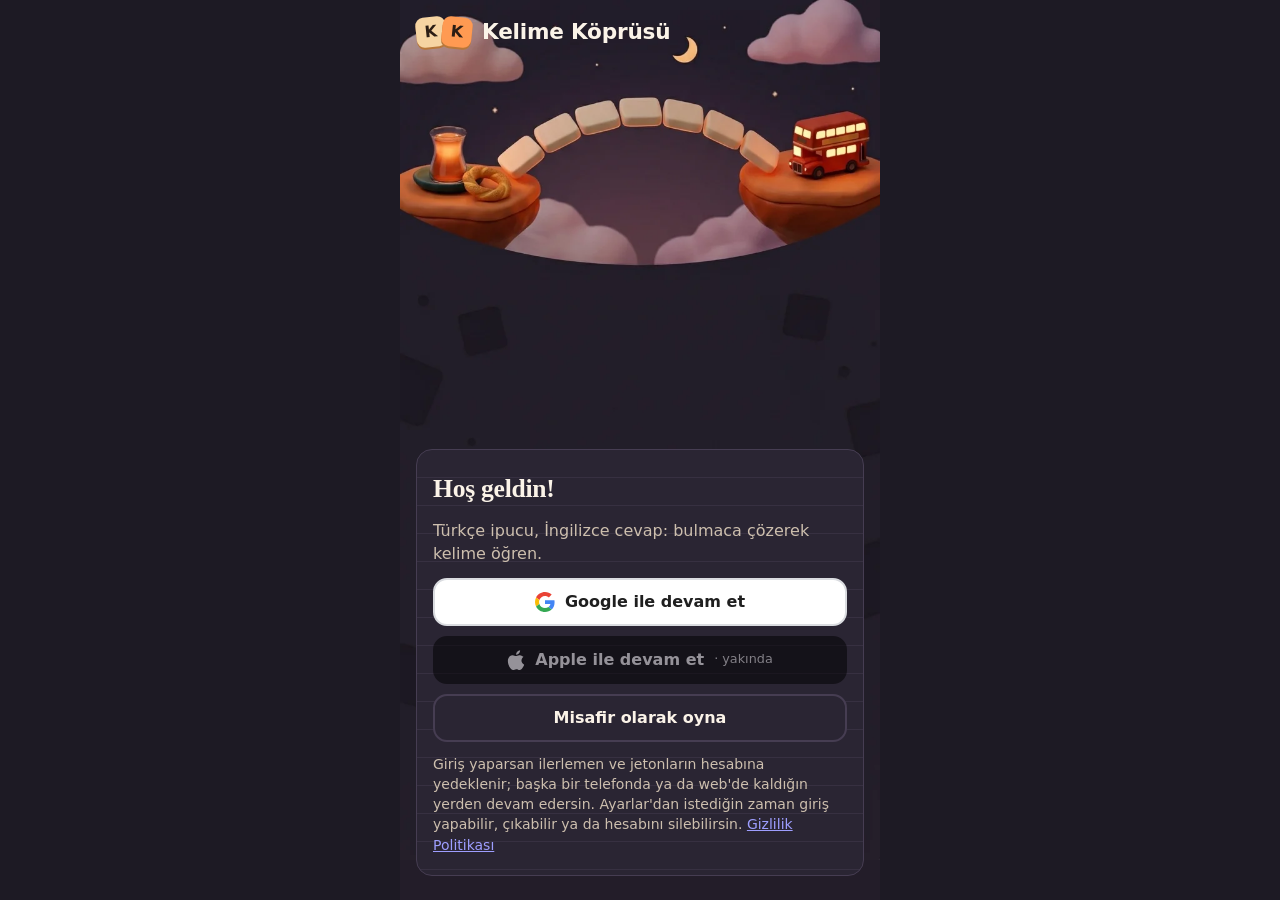
==== commit 7eec54c2: "Test sürümü: Google ile giriş, hesaba yedek, açılış ekranı (be2b868, dal giris-firebase) Co-Authored" ====
--- a/index.html
+++ b/index.html
@@ -1,17 +1,17 @@
-<!doctype html>
-<html lang="tr">
-  <head>
-    <meta charset="UTF-8" />
-    <meta name="viewport" content="width=device-width, initial-scale=1, viewport-fit=cover" />
-    <title>Kelime Köprüsü</title>
-    <meta name="description" content="Türkçe ve İngilizce kelime öğreten çengel bulmaca oyunu." />
-    <meta name="theme-color" content="#1d1a24" />
-    <meta name="color-scheme" content="dark" />
-    <link rel="manifest" href="./manifest.webmanifest" />
-    <link rel="icon" href="./icon.svg" type="image/svg+xml" />
-    <link rel="apple-touch-icon" href="./icon-192.png" />
-    <meta name="apple-mobile-web-app-capable" content="yes" />
-    <meta name="apple-mobile-web-app-title" content="Kelime Köprüsü" />
+<!doctype html>
+<html lang="tr">
+  <head>
+    <meta charset="UTF-8" />
+    <meta name="viewport" content="width=device-width, initial-scale=1, viewport-fit=cover" />
+    <title>Kelime Köprüsü</title>
+    <meta name="description" content="Türkçe ve İngilizce kelime öğreten çengel bulmaca oyunu." />
+    <meta name="theme-color" content="#1d1a24" />
+    <meta name="color-scheme" content="dark" />
+    <link rel="manifest" href="./manifest.webmanifest" />
+    <link rel="icon" href="./icon.svg" type="image/svg+xml" />
+    <link rel="apple-touch-icon" href="./icon-192.png" />
+    <meta name="apple-mobile-web-app-capable" content="yes" />
+    <meta name="apple-mobile-web-app-title" content="Kelime Köprüsü" />
     <style>
       /* Açılış ekranı: oyun yüklenmeden görünür, yüklenince kısa sürede kaybolur (src/main.tsx). */
       #splash {
@@ -85,27 +85,26 @@
           transition: none;
         }
       }
-    </style>
-    <script type="module" crossorigin src="./assets/index-2OEi16Jk.js"></script>
-    <link rel="stylesheet" crossorigin href="./assets/index-Cxrax2-o.css">
-  </head>
-  <body>
-    <div id="splash" aria-hidden="true">
-      <div class="splash-inner">
-        <!-- Küçük çengel bulmaca: KELİME yatay, KÖPRÜ dikey; ortak harf K. -->
-        <div class="splash-grid">
-          <b class="k">K</b><b>E</b><b>L</b><b>İ</b><b>M</b><b>E</b>
-          <b>Ö</b><i></i><i></i><i></i><i></i><i></i>
-          <b>P</b><i></i><i></i><i></i><i></i><i></i>
-          <b>R</b><i></i><i></i><i></i><i></i><i></i>
-          <b>Ü</b><i></i><i></i><i></i><i></i><i></i>
-        </div>
-        <p class="splash-title">Kelime Köprüsü</p>
-        <p class="splash-sub">Türkçe · İngilizce çengel bulmaca</p>
-      </div>
-    </div>
-    <div id="root"></div>
-    <noscript>Kelime Köprüsü'nü oynamak için JavaScript'i etkinleştir.</noscript>-
-  </body>
-</html>
+    </style>
+    <script type="module" crossorigin src="./assets/index-z1n88i-A.js"></script>
+    <link rel="stylesheet" crossorigin href="./assets/index-DVoshNSc.css">
+  </head>
+  <body>
+    <div id="splash" aria-hidden="true">
+      <div class="splash-inner">
+        <!-- Küçük çengel bulmaca: KELİME yatay, KÖPRÜ dikey; ortak harf K. -->
+        <div class="splash-grid">
+          <b class="k">K</b><b>E</b><b>L</b><b>İ</b><b>M</b><b>E</b>
+          <b>Ö</b><i></i><i></i><i></i><i></i><i></i>
+          <b>P</b><i></i><i></i><i></i><i></i><i></i>
+          <b>R</b><i></i><i></i><i></i><i></i><i></i>
+          <b>Ü</b><i></i><i></i><i></i><i></i><i></i>
+        </div>
+        <p class="splash-title">Kelime Köprüsü</p>
+        <p class="splash-sub">Türkçe · İngilizce çengel bulmaca</p>
+      </div>
+    </div>
+    <div id="root"></div>
+    <noscript>Kelime Köprüsü'nü oynamak için JavaScript'i etkinleştir.</noscript>
+  </body>
+</html>
--- a/assets/index-DVoshNSc.css
+++ b/assets/index-DVoshNSc.css
@@ -0,0 +1 @@
+:root{color-scheme:dark;--bg: #1d1a24;--surface: #2a2533;--surface-2: #332c3e;--line: #463d52;--text: #fbf3e8;--muted: #cdbfae;--primary: #ff9a52;--primary-hover: #ffb07a;--primary-ink: #231a12;--accent: #ff9a52;--teal: #6fd3c9;--good: #7ee29d;--good-bg: #1f3a29;--bad: #ff9d8f;--bad-bg: #472524;--info-bg: #3a3140;--tile-bg: #f6d4a2;--tile-top: #fde7c6;--tile-edge: #b8773a;--tile-ink: #2b1d14;--slot-bg: #2f2939;--slot-line: #5b5068;--focus: #93c5fd;--shadow: 0 1px 2px rgb(0 0 0 / .3), 0 6px 18px rgb(0 0 0 / .25);--t-shuffle: #6fd3c9;--t-shuffle-bg: #1f3b3a;--t-magnet: #ff8fa6;--t-magnet-bg: #47212c;--t-hint: #f5c451;--t-hint-bg: #43391a;--t-undo: #c4a7ff;--t-undo-bg: #342a4d;--radius: 16px;--font: ui-rounded, "SF Pro Rounded", "Nunito", "Segoe UI", system-ui, -apple-system, "Helvetica Neue", Arial, sans-serif}*,*:before,*:after{box-sizing:border-box}html,body{margin:0;background:var(--bg);color:var(--text);font-family:var(--font);font-size:16px;line-height:1.45;-webkit-text-size-adjust:100%;-webkit-tap-highlight-color:transparent}body{min-height:100dvh;overflow-x:hidden}h1,h2,p{margin:0}button{font:inherit;color:inherit}:focus-visible{outline:3px solid var(--focus);outline-offset:3px;border-radius:10px}.sr-only{position:absolute;width:1px;height:1px;padding:0;margin:-1px;overflow:hidden;clip:rect(0 0 0 0);white-space:nowrap;border:0}.muted{color:var(--muted)}.small{font-size:.875rem}.center{text-align:center}.app{max-width:480px;margin:0 auto;min-height:100dvh}.app-inner{min-height:100dvh}.page{padding:max(16px,env(safe-area-inset-top)) 16px max(24px,env(safe-area-inset-bottom));display:flex;flex-direction:column;gap:16px}.btn{display:inline-flex;align-items:center;justify-content:center;gap:6px;min-height:48px;padding:10px 18px;border-radius:14px;border:2px solid transparent;font-weight:700;font-size:1rem;cursor:pointer;transition:transform 80ms ease,background-color .12s ease;text-align:center}.btn:active:not(:disabled){transform:translateY(1px) scale(.99)}.btn:disabled{opacity:.5;cursor:not-allowed}.btn small{font-weight:500;opacity:.85;font-size:.8rem}.btn-primary{background:var(--primary);color:var(--primary-ink);box-shadow:0 3px #0000002e}.btn-primary:hover:not(:disabled){background:var(--primary-hover)}.btn-secondary{background:var(--surface);border-color:var(--line);color:var(--text)}.btn-ghost{background:transparent;color:var(--text);text-decoration:underline;text-underline-offset:3px;text-decoration-color:var(--line)}.btn-danger{background:var(--bad-bg);color:var(--bad);border-color:currentColor}.btn-block{width:100%}.btn-big{min-height:58px;font-size:1.2rem;border-radius:18px}.btn-small{min-height:40px;padding:6px 12px;font-size:.9rem}.btn-row{display:flex;gap:10px;flex-wrap:wrap;justify-content:flex-end}.btn-row .btn{flex:1 1 auto}.stack{display:flex;flex-direction:column;gap:10px}.icon-btn{width:44px;height:44px;display:inline-grid;place-items:center;border-radius:50%;border:none;background:var(--surface);color:var(--text);cursor:pointer;box-shadow:var(--shadow);flex:none}.pill{display:inline-flex;align-items:center;gap:4px;padding:6px 12px;border-radius:999px;background:var(--surface);font-weight:700;box-shadow:var(--shadow);color:var(--text)}.pill svg,.coin svg{color:var(--t-hint)}.chip{display:inline-block;padding:2px 10px;border-radius:999px;background:var(--surface-2);border:1px solid var(--line);font-size:.8rem;font-weight:700;color:var(--text)}.chip-soft{font-weight:500;color:var(--muted)}.reason-wrong{background:var(--bad-bg);color:var(--bad);border-color:transparent}.reason-skipped{background:var(--info-bg)}.reason-helped{background:var(--t-hint-bg);color:var(--t-hint);border-color:transparent}.home-head{display:flex;align-items:center;justify-content:space-between;gap:12px}.home-head-actions{display:flex;gap:8px;align-items:center}.brand{display:flex;align-items:center;gap:10px}.brand h1{font-size:1.35rem;letter-spacing:-.01em}.brand-tiles{display:flex}.brand-tiles span{width:30px;height:30px;display:grid;place-items:center;border-radius:8px;background:var(--tile-bg);color:var(--tile-ink);font-weight:900;box-shadow:0 2px 0 var(--tile-edge);transform:rotate(-6deg)}.avatar{display:inline-grid;place-items:center;flex:none;border-radius:50%;overflow:hidden;background:var(--tile-bg);color:var(--tile-ink);font-weight:800}.avatar img{width:100%;height:100%;object-fit:cover}.account-row{display:flex;align-items:center;gap:12px;min-width:0}.account-row>div{display:flex;flex-direction:column;min-width:0}.account-row .muted{overflow:hidden;text-overflow:ellipsis}.brand-tiles span+span{transform:rotate(6deg);margin-left:-4px;background:var(--accent);color:#2b1d14}.daily-card{display:flex;gap:16px;align-items:center;padding:16px;border-radius:var(--radius);background:var(--surface);box-shadow:var(--shadow)}.ring{--pct: 0;flex:none;width:76px;height:76px;border-radius:50%;display:grid;place-items:center;background:conic-gradient(var(--accent) calc(var(--pct) * 1turn),var(--surface-2) 0)}.ring span{width:60px;height:60px;border-radius:50%;background:var(--surface);display:flex;align-items:center;justify-content:center;font-size:.9rem;color:var(--muted)}.ring strong{font-size:1.3rem;color:var(--text)}.daily-title{font-weight:800;font-size:1.05rem}.daily-text{display:flex;flex-direction:column;gap:4px;min-width:0}.streak{display:flex;align-items:center;gap:6px;font-size:.9rem;font-weight:600}.streak svg{color:var(--primary);flex:none}.setup{display:flex;flex-direction:column;gap:10px}.section-title{font-size:.85rem;text-transform:uppercase;letter-spacing:.06em;color:var(--muted);margin-top:6px}.levels{display:grid;grid-template-columns:1fr 1fr;gap:8px}.level{text-align:left;display:flex;flex-direction:column;gap:2px;padding:12px;min-height:64px;border-radius:14px;border:2px solid var(--line);background:var(--surface);cursor:pointer}.level small{color:var(--muted);font-size:.8rem}.level.selected{border-color:var(--primary);background:var(--surface-2);box-shadow:inset 0 0 0 1px var(--primary)}.home-grid{display:grid;grid-template-columns:repeat(3,1fr);gap:8px}.tile-link{position:relative;display:flex;flex-direction:column;align-items:center;gap:6px;padding:14px 6px;min-height:92px;border-radius:14px;border:none;background:var(--surface);box-shadow:var(--shadow);cursor:pointer;font-weight:700;font-size:.85rem;text-align:center}.tile-link>svg{color:var(--primary)}.tile-link .count{position:absolute;top:8px;right:8px;min-width:22px;height:22px;padding:0 6px;border-radius:999px;background:var(--primary);color:var(--primary-ink);font-size:.75rem;display:grid;place-items:center}.mini-tools{display:flex;gap:5px;font-size:.7rem;color:var(--muted)}.mini-tools span{display:inline-flex;align-items:center;gap:1px}.home-foot{font-size:.78rem;color:var(--muted);display:flex;flex-direction:column;gap:4px;padding-top:4px}.game{min-height:100dvh;display:flex;flex-direction:column}.game-top{display:flex;align-items:center;gap:10px;padding:max(12px,env(safe-area-inset-top)) 16px 8px}.game-progress{flex:1;min-width:0}.progress-label{display:flex;justify-content:space-between;font-size:.78rem;font-weight:700;color:var(--muted);gap:8px}.progress-label span:first-child{overflow:hidden;text-overflow:ellipsis;white-space:nowrap}.progress-bar{height:8px;border-radius:999px;background:var(--surface-2);overflow:hidden;margin-top:4px}.progress-bar span{display:block;height:100%;background:var(--accent);border-radius:inherit;transition:width .3s ease}.game-stats{display:flex;gap:6px;align-items:center}.stat{display:flex;flex-direction:column;align-items:center;line-height:1.1;padding:4px 8px;border-radius:12px;background:var(--surface);box-shadow:var(--shadow);min-width:44px}.stat small{font-size:.65rem;color:var(--muted)}.stat.coin{flex-direction:row;gap:3px;min-height:38px}.game-main{flex:1;display:flex;flex-direction:column;align-items:stretch;gap:12px;padding:4px 16px 12px}.question-card{background:var(--surface);border-radius:20px;padding:16px;text-align:center;box-shadow:var(--shadow);display:flex;flex-direction:column;gap:6px;border-top:5px solid var(--accent)}.q-direction{font-size:.8rem;font-weight:700;color:var(--muted);text-transform:uppercase;letter-spacing:.05em}.q-word{font-size:clamp(1.8rem,9vw,2.4rem);font-weight:900;line-height:1.1;word-break:break-word}.q-context{color:var(--muted);font-weight:600}.q-meta{display:flex;gap:6px;flex-wrap:wrap;justify-content:center}.q-hint{margin-top:4px;padding:8px 12px;border-radius:12px;background:var(--t-hint-bg);color:var(--text);text-align:left;font-size:.95rem;animation:fade-in .2s ease}.slots{--slots: 5;--slot: clamp(30px, calc((min(100vw, 480px) - 32px - (var(--slots) - 1) * 6px) / var(--slots)), 48px);display:flex;flex-wrap:wrap;justify-content:center;gap:6px}.slot{width:var(--slot);height:calc(var(--slot) * 1.15);border-radius:10px;border:2px dashed var(--slot-line);background:var(--slot-bg);display:grid;place-items:center;font-size:calc(var(--slot) * .55);font-weight:900;color:var(--text)}.slot.filled{border-style:solid;border-color:var(--tile-edge);background:var(--tile-top);color:var(--tile-ink);animation:pop .14s ease-out}.slot.next{border-color:var(--primary);border-style:solid}button.slot{padding:0;font-family:inherit;line-height:1;cursor:pointer;touch-action:manipulation}button.slot:disabled{cursor:default}.slot-help{align-self:center;font-size:.85rem;color:var(--muted)}.slots.is-correct .slot{background:var(--good-bg);border-color:var(--good);color:var(--good);animation:bounce .36s ease-out both}.slots.is-correct .slot:nth-child(2){animation-delay:30ms}.slots.is-correct .slot:nth-child(3){animation-delay:60ms}.slots.is-correct .slot:nth-child(4){animation-delay:90ms}.slots.is-correct .slot:nth-child(5){animation-delay:.12s}.slots.is-correct .slot:nth-child(n+6){animation-delay:.15s}.slots.shake{animation:shake .32s ease}.game.is-failed .slot.filled,.slots.shake .slot.filled{border-color:var(--bad);background:var(--bad-bg);color:var(--bad)}.attempts{display:flex;gap:5px;justify-content:center;align-items:center}.dot{width:9px;height:9px;border-radius:50%;background:var(--line)}.dot.on{background:var(--teal)}.attempts-label{font-size:.75rem;color:var(--muted);margin-left:2px}.note{min-height:1.45em;text-align:center;font-size:.92rem;font-weight:600;animation:fade-in .18s ease}.note-bad{color:var(--bad)}.note-good{color:var(--good)}.note-info{color:var(--muted)}div.note{text-align:left;font-weight:400;padding:10px 12px;border-radius:12px;background:var(--info-bg);color:var(--text);display:flex;flex-direction:column;gap:6px;font-size:.9rem}.tiles{display:flex;flex-wrap:wrap;justify-content:center;gap:8px;padding:4px 0}.tile{width:52px;height:56px;border-radius:12px;border:none;background:linear-gradient(var(--tile-top),var(--tile-bg));color:var(--tile-ink);box-shadow:0 4px 0 var(--tile-edge),0 6px 10px #59320a26;font-size:1.6rem;font-weight:900;cursor:pointer;touch-action:manipulation;transition:transform 70ms ease,box-shadow 70ms ease}.tile:active:not(:disabled){transform:translateY(3px);box-shadow:0 1px 0 var(--tile-edge)}.tile:disabled{cursor:default;opacity:.6}.tile.ghost{background:transparent;box-shadow:inset 0 0 0 2px var(--line);cursor:default}.tile.hinted{outline:3px solid var(--t-hint);outline-offset:2px;animation:glow 1s ease-in-out infinite alternate}@media(max-width:350px){.tile{width:46px;height:50px;font-size:1.4rem}}.round-actions{display:flex;justify-content:center;gap:8px}.kbd-help{display:none;text-align:center;font-size:.78rem;color:var(--muted)}@media(hover:hover)and (pointer:fine){.kbd-help{display:block}}.toolbar{position:sticky;bottom:0;display:grid;grid-template-columns:repeat(4,1fr) auto;align-items:start;gap:4px;padding:10px 12px max(12px,env(safe-area-inset-bottom));background:color-mix(in srgb,var(--bg) 88%,transparent);-webkit-backdrop-filter:blur(8px);backdrop-filter:blur(8px);border-top:1px solid var(--line);z-index:5}.tool{display:flex;flex-direction:column;align-items:center;gap:4px;background:none;border:none;padding:2px 0;cursor:pointer;min-width:0}.tool-circle{position:relative;width:58px;height:58px;border-radius:50%;display:grid;place-items:center;border:3px solid currentColor;transition:transform 90ms ease}.tool:active .tool-circle{transform:scale(.94)}.tool-circle.small{width:40px;height:40px;border-width:2px;flex:none}.tool-shuffle .tool-circle,.tool-circle.tool-shuffle{color:var(--t-shuffle);background:var(--t-shuffle-bg)}.tool-magnet .tool-circle,.tool-circle.tool-magnet{color:var(--t-magnet);background:var(--t-magnet-bg)}.tool-hint .tool-circle,.tool-circle.tool-hint{color:var(--t-hint);background:var(--t-hint-bg)}.tool-undo .tool-circle,.tool-circle.tool-undo{color:var(--t-undo);background:var(--t-undo-bg)}.tool-synonym .tool-circle,.tool-circle.tool-synonym{color:var(--t-shuffle);background:var(--t-shuffle-bg)}.tool-sentence .tool-circle,.tool-circle.tool-sentence{color:var(--t-undo);background:var(--t-undo-bg)}.tool-badge{position:absolute;top:-6px;right:-8px;min-width:26px;height:26px;padding:0 6px;border-radius:999px;background:var(--text);color:var(--bg);font-size:.85rem;font-weight:900;display:grid;place-items:center;border:2px solid var(--bg);line-height:1}.tool-name{font-size:.78rem;font-weight:700;color:var(--text);white-space:nowrap}.tool.is-empty .tool-circle{filter:grayscale(.85);opacity:.7}.tool.is-empty .tool-badge{background:var(--muted)}.tool.is-idle:not(.is-empty) .tool-circle{opacity:.75}.tool-info{align-self:center;width:32px;height:32px;border-radius:50%;border:2px solid var(--line);background:var(--surface);color:var(--muted);font-weight:900;cursor:pointer;margin-bottom:18px}@media(max-width:350px){.tool-circle{width:50px;height:50px}.tool-name{font-size:.7rem}.toolbar{padding-left:6px;padding-right:6px}}.tool-info-list{list-style:none;margin:0;padding:0;display:flex;flex-direction:column;gap:12px}.tool-info-list li{display:flex;gap:12px;align-items:flex-start}.tool-info-list p{font-size:.9rem}.cost{color:var(--muted);font-weight:700}.overlay{position:fixed;top:0;right:0;bottom:0;left:0;z-index:50;background:#1e0f0573;display:flex;align-items:flex-end;justify-content:center;animation:fade-in .15s ease}.sheet{width:100%;max-width:480px;max-height:90dvh;overflow-y:auto;background:var(--bg);border-radius:22px 22px 0 0;padding:20px 16px max(20px,env(safe-area-inset-bottom));display:flex;flex-direction:column;gap:12px;box-shadow:0 -8px 30px #0003;animation:slide-up .2s ease-out}.sheet-title{font-size:1.3rem}.overlay-page{position:fixed;top:0;right:0;bottom:0;left:0;z-index:40;overflow-y:auto;background:var(--bg);max-width:480px;margin:0 auto}.result-head{display:flex;align-items:center;gap:10px;order:-1}.result .sheet-title{font-size:1.5rem}.result-icon{width:44px;height:44px;border-radius:50%;display:grid;place-items:center;color:#fff}.result-correct .result-icon{background:var(--good);color:var(--bg)}.result-failed .result-icon,.result-skipped .result-icon{background:var(--primary);color:var(--primary-ink)}.result-points small{font-size:.8rem;color:var(--muted)}.result-points{font-size:1.25rem;font-weight:900;color:var(--good)}.result-coins{display:inline-flex;align-items:center;gap:3px;font-weight:800;padding:4px 10px;border-radius:999px;background:var(--t-hint-bg);color:var(--t-hint)}.word-card{background:var(--surface);border-radius:var(--radius);padding:14px;display:flex;flex-direction:column;gap:8px;box-shadow:var(--shadow)}.word-pair{display:flex;flex-wrap:wrap;align-items:baseline;gap:8px;font-size:1.15rem}.word-src{font-weight:700}.word-tgt{font-size:1.5rem;font-weight:900;color:var(--primary)}.arrow{color:var(--muted)}.word-card .q-meta{justify-content:flex-start}.meaning,.alts{font-size:.95rem}.examples{display:flex;flex-direction:column;gap:6px;border-left:4px solid var(--accent);padding-left:10px}.examples p{font-size:.95rem}.ex-lang{display:inline-block;font-size:.7rem;font-weight:800;text-transform:uppercase;letter-spacing:.04em;color:var(--muted);margin-right:4px}.teach{padding:10px 12px;border-radius:12px;background:var(--bad-bg);font-size:.95rem}.info-line{padding:8px 12px;border-radius:12px;background:var(--info-bg);font-size:.92rem}.info-line.good{background:var(--good-bg);color:var(--text)}.score-lines summary{cursor:pointer;font-weight:700;color:var(--muted);padding:6px 0}.score-lines ul{list-style:none;padding:0;margin:0}.score-lines li{display:flex;justify-content:space-between;padding:4px 0;border-bottom:1px dashed var(--line);font-size:.9rem}.score-lines .neg{color:var(--bad)}.coach-inline{padding:10px 12px;border-radius:12px;background:var(--t-shuffle-bg);font-size:.92rem}.coach{position:fixed;z-index:30;left:0;right:0;display:flex;justify-content:center;padding:12px 16px;pointer-events:none}.coach-blocking{top:0;right:0;bottom:0;left:0;align-items:center;background:#1e0f0580;pointer-events:auto}.coach-inline-wrap .coach-bubble{animation:fade-in .2s ease}.coach-bubble{pointer-events:auto;width:100%;max-width:440px;background:var(--surface);border:3px solid var(--teal);border-radius:18px;padding:14px 16px;box-shadow:0 10px 30px #00000040;display:flex;flex-direction:column;gap:6px;animation:slide-down .2s ease-out}.coach-bubble h2{font-size:1.15rem}.coach-bubble p{font-size:.95rem}.coach-step{font-size:.72rem!important;font-weight:800;text-transform:uppercase;letter-spacing:.06em;color:var(--teal)}.coach-pulse{animation:coach 1.1s ease-in-out infinite}.tool.coach-pulse{animation:none}.tool.coach-pulse .tool-circle{animation:coach 1.1s ease-in-out infinite}.page-bar{display:flex;align-items:center;gap:12px}.page-bar h1{font-size:1.3rem;flex:1}.page-head h1{font-size:1.6rem}.summary-stats{display:grid;grid-template-columns:repeat(3,1fr);gap:8px}.big-stat{background:var(--surface);border-radius:var(--radius);padding:12px 6px;text-align:center;box-shadow:var(--shadow);display:flex;flex-direction:column;gap:2px}.big-stat strong{font-size:1.4rem;display:inline-flex;align-items:center;justify-content:center;gap:4px}.big-stat strong svg{color:var(--primary)}.big-stat span{font-size:.78rem;color:var(--muted)}.summary-list,.review-list,.earn-list,.charge-list,.pack-list{list-style:none;margin:0;padding:0;display:flex;flex-direction:column;gap:8px}.summary-list li{display:flex;align-items:center;gap:8px;padding:10px 12px;border-radius:12px;background:var(--surface);flex-wrap:wrap}.s-icon{width:26px;height:26px;border-radius:50%;display:grid;place-items:center;flex:none}.s-correct .s-icon{background:var(--good-bg);color:var(--good)}.s-failed .s-icon,.s-skipped .s-icon{background:var(--bad-bg);color:var(--bad)}.s-points{margin-left:auto;font-weight:800;color:var(--good)}.review-list li{display:flex;gap:8px;align-items:flex-start;padding:12px;border-radius:14px;background:var(--surface);box-shadow:var(--shadow)}.rv-main{flex:1;min-width:0;display:flex;flex-direction:column;gap:6px}.rv-pair{display:flex;flex-wrap:wrap;gap:6px;font-size:1.05rem}.rv-pair strong{color:var(--primary)}.rv-meta{display:flex;flex-wrap:wrap;gap:6px;align-items:center}.rv-ex{font-size:.88rem;color:var(--muted)}.empty,.exhausted{text-align:center;align-items:center}.empty{display:flex;flex-direction:column;gap:12px;padding:32px 8px}.empty-icon{width:80px;height:80px;border-radius:50%;display:grid;place-items:center;background:var(--surface-2);color:var(--primary)}.exhausted h1{font-size:1.5rem}.exhausted .stack{width:100%}.empty-art{display:flex;gap:6px;padding-top:24px}.empty-art span{width:54px;height:58px;border-radius:12px;display:grid;place-items:center;font-size:1.6rem;font-weight:900;background:linear-gradient(var(--tile-top),var(--tile-bg));color:var(--tile-ink);box-shadow:0 4px 0 var(--tile-edge)}.empty-art span:nth-child(1){transform:rotate(-8deg)}.empty-art span:nth-child(3){transform:rotate(8deg)}.setting{display:flex;flex-direction:column;gap:8px;padding:14px;border-radius:var(--radius);background:var(--surface);box-shadow:var(--shadow);align-items:flex-start}.setting h2{font-size:1.05rem}.seg{display:flex;flex-wrap:wrap;gap:6px}.seg button{min-height:44px;min-width:56px;padding:8px 14px;border-radius:12px;border:2px solid var(--line);background:var(--bg);font-weight:700;cursor:pointer}.seg button.selected{border-color:var(--primary);background:var(--surface-2);box-shadow:inset 0 0 0 1px var(--primary)}.store-section{display:flex;flex-direction:column;gap:10px;padding:14px;border-radius:var(--radius);background:var(--surface);box-shadow:var(--shadow)}.store-section h2{font-size:1.1rem;display:flex;align-items:center;gap:8px}.earn-list li{padding-left:22px;position:relative;font-size:.95rem}.earn-list li:before{content:"";position:absolute;left:4px;top:.5em;width:9px;height:9px;border-radius:50%;background:var(--accent)}.charge-list li,.pack-list li{display:flex;align-items:center;gap:10px;padding:8px 0;border-bottom:1px solid var(--line)}.charge-info{flex:1;display:flex;flex-direction:column;min-width:0}.pack-list li>div{flex:1;min-width:0}.badge-proto{font-size:.7rem;padding:2px 8px;border-radius:999px;background:var(--t-undo-bg);color:var(--t-undo);text-transform:uppercase;letter-spacing:.05em}.proto-banner{padding:10px 12px;border-radius:12px;border:2px dashed var(--t-undo);background:var(--t-undo-bg);font-size:.9rem;color:var(--text)}@keyframes pop{0%{transform:scale(.8)}to{transform:scale(1)}}@keyframes bounce{0%{transform:translateY(0)}40%{transform:translateY(-8px)}to{transform:translateY(0)}}@keyframes shake{0%,to{transform:translate(0)}20%{transform:translate(-8px)}40%{transform:translate(7px)}60%{transform:translate(-5px)}80%{transform:translate(3px)}}@keyframes glow{0%{outline-color:var(--t-hint)}to{outline-color:transparent}}@keyframes coach{0%,to{box-shadow:0 0 #1f6f6b8c}50%{box-shadow:0 0 0 8px #1f6f6b00}}@keyframes fade-in{0%{opacity:0}}@keyframes slide-up{0%{transform:translateY(24px);opacity:.6}}@keyframes slide-down{0%{transform:translateY(-12px);opacity:0}}@media(prefers-reduced-motion:reduce){*,*:before,*:after{animation-duration:1ms!important;animation-iteration-count:1!important;transition-duration:1ms!important}.tile.hinted{outline-color:var(--t-hint)}}@media(max-height:700px),(max-width:359px){.game-main{gap:8px}.question-card{padding:10px 12px;gap:4px}.q-word{font-size:clamp(1.5rem,8vw,2rem)}.slots{gap:4px;--slot: clamp(26px, calc((min(100vw, 480px) - 32px - (var(--slots) - 1) * 4px) / var(--slots)), 44px)}.tiles{gap:6px}.tile{width:42px;height:46px;font-size:1.3rem}.note{font-size:.85rem}.round-actions .btn{min-height:44px;padding:6px 12px}.toolbar{padding-top:6px}.tool-circle{width:50px;height:50px}.kbd-help{display:none}}.toggle-list{display:flex;flex-direction:column;gap:4px}.toggle{display:flex;align-items:center;gap:12px;min-height:44px;font-size:1rem;cursor:pointer}.toggle input{width:22px;height:22px;accent-color:var(--primary);flex:none}.practice-offer{display:flex;flex-direction:column;gap:10px;padding:16px;border-radius:var(--radius);border:2px solid var(--primary);background:var(--info-bg);box-shadow:var(--shadow)}.practice-offer h2{margin:0;font-size:1.4rem;font-weight:800;color:var(--primary);text-wrap:balance}.practice-offer p{margin:0}.practice-chips{list-style:none;margin:0;padding:0;display:flex;flex-wrap:wrap;gap:6px}.practice-chips li{padding:4px 10px;border-radius:999px;background:var(--surface);border:1px solid var(--line);font-weight:800;letter-spacing:.04em}.practice-reward{display:flex;align-items:center;gap:6px;font-size:.85rem;color:var(--muted)}.practice-card{display:flex;flex-direction:column;gap:12px;padding:16px;border-radius:var(--radius);background:var(--surface);border:1px solid var(--line)}.practice-card p{margin:0}.practice-word{font-size:1.8rem;font-weight:800;text-align:center;overflow-wrap:anywhere}.practice-sentence{font-size:1.2rem;font-weight:700;line-height:1.4}.practice-choices{display:flex;flex-direction:column;gap:8px}.practice-choices .is-right{background:var(--good-bg);border-color:var(--good);color:var(--good)}.practice-choices .is-wrong{background:var(--bad-bg);border-color:var(--bad);color:var(--bad)}.practice-choices .is-dim{opacity:.5}.practice-slots{display:flex;flex-wrap:wrap;justify-content:center;gap:6px}.practice-slots.shake{animation:shake .32s ease}.practice-slot{width:36px;height:44px;display:grid;place-items:center;border:2px solid var(--slot-line);border-radius:8px;background:var(--slot-bg);font-size:1.3rem;font-weight:800;text-transform:uppercase}.practice-slot.is-right{border-color:var(--good);background:var(--good-bg)}.practice-slot.is-wrong{border-color:var(--bad);background:var(--bad-bg)}.practice-list{list-style:none;margin:0;padding:0;display:flex;flex-direction:column;gap:6px}.practice-list li{display:flex;align-items:center;gap:8px;color:var(--muted)}.practice-list li.ok{color:var(--good)}.practice-list li span{color:var(--muted);min-width:0}@media(prefers-reduced-motion:reduce){.practice-slots.shake{animation:none}}.speak-btn{display:inline-grid;place-items:center;width:32px;height:32px;margin:-6px 0;padding:0;border:none;border-radius:50%;background:transparent;color:var(--teal);cursor:pointer;flex:none;vertical-align:middle;touch-action:manipulation}.speak-btn:active{background:color-mix(in srgb,var(--teal) 15%,transparent);transform:scale(.92)}.speak-btn:focus-visible{outline:2px solid var(--focus);outline-offset:1px}.result-screen{height:100dvh;min-height:0;gap:10px;overflow-y:auto}.result-screen>*{flex:none}.result-head{display:flex;flex-direction:column;gap:2px}.result-head h1{font-size:1.4rem;line-height:1.2}.result-head p{font-size:.9rem}.result-screen .practice-offer{gap:8px;padding:12px 14px}.result-screen .practice-offer h2{font-size:1.2rem}.result-screen .practice-offer .btn-big{min-height:48px;font-size:1.05rem}.result-screen .practice-chips li{padding:2px 8px;font-size:.85rem}.result-screen .practice-reward{font-size:.78rem}.result-screen .big-stat{padding:8px 4px}.result-screen .big-stat strong{font-size:1.2rem}.result-screen .big-stat span{white-space:nowrap;overflow:hidden;text-overflow:ellipsis}.result-notes{list-style:none;margin:0;padding:0;display:flex;flex-direction:column;gap:4px}.result-notes li{padding:6px 10px;border-radius:10px;background:var(--info-bg);font-size:.86rem}.result-notes li.good{background:var(--good-bg)}.result-screen .result-words{flex:1 1 0;min-height:150px;display:flex;flex-direction:column;gap:6px;padding:8px;border-radius:14px;background:var(--surface)}.result-words h2{margin:0 4px;font-size:.95rem;display:flex;align-items:baseline;justify-content:space-between;gap:8px}.result-words h2 small{font-size:.75rem;font-weight:600;color:var(--muted)}.result-words .cw-results{flex:1 1 0;min-height:0;overflow-y:auto;overscroll-behavior:contain;-webkit-overflow-scrolling:touch;gap:6px}.result-words .cw-results li{background:var(--bg);box-shadow:none}.result-actions{display:flex;flex-direction:column;gap:8px}.result-actions-row{display:flex;gap:8px}.result-actions-row .btn{flex:1 1 0;min-width:0}@media(max-height:760px){.result-head p,.result-screen .practice-reward{display:none}.result-screen .result-words{min-height:96px}.result-screen{gap:8px}.result-screen .practice-offer{gap:6px;padding:10px 12px}.result-screen .practice-offer h2{font-size:1.1rem}.result-notes li{padding:4px 10px}}.offer-card{display:flex;flex-direction:column;align-items:flex-start;gap:8px;padding:12px;border-radius:12px;border:1px solid var(--line);background:var(--surface-2)}.reward-offer{display:flex;align-items:center;flex-wrap:wrap;gap:6px 10px;margin-top:8px}.reward-offer.compact{margin-top:0}.reward-offer .btn svg{color:var(--primary)}.reward-note{font-size:.85rem;color:var(--muted)}.mock-layer{position:fixed;top:0;right:0;bottom:0;left:0;z-index:60;display:grid;place-items:center;padding:24px;background:#000000b8}.mock-box{width:min(360px,100%);display:flex;flex-direction:column;gap:12px;padding:20px;border-radius:var(--radius);border:2px dashed var(--muted);background:var(--surface);text-align:center}.mock-tag{font-size:.75rem;font-weight:800;letter-spacing:.08em;color:var(--bad)}.mock-count{font-size:2.4rem;font-weight:900}.legal-links{list-style:none;margin:0;padding:0;display:flex;flex-direction:column;gap:6px}.legal-links a{color:var(--teal);font-weight:700}.legal-frame{width:100%;flex:1 1 auto;min-height:60dvh;border:0;border-radius:12px;background:var(--bg)}.sheet.legal-sheet{display:flex;flex-direction:column;height:100dvh;max-height:100dvh;border-radius:0;padding-top:max(16px,env(safe-area-inset-top))}.pouch-grid{list-style:none;margin:0;padding:0;display:grid;grid-template-columns:repeat(3,minmax(0,1fr));gap:8px}.pouch-card{display:flex;flex-direction:column;align-items:center;gap:2px;padding:10px 6px 8px;border-radius:14px;border:1px solid var(--line);background:var(--surface-2);text-align:center}.pouch-card strong{font-size:.86rem;line-height:1.2}.pouch-card>.muted{margin-bottom:6px}.pouch-art-box{height:84px;display:flex;align-items:flex-end;justify-content:center}.pouch-art{width:60px;height:60px}.pouch-medium .pouch-art{width:72px;height:72px}.pouch-large .pouch-art{width:84px;height:84px}.pouch-coins{display:inline-flex;align-items:center;gap:3px;font-weight:800;font-size:1.05rem}.pouch-coins svg{color:var(--primary)}.pouch-card .btn{margin-top:auto;width:100%;padding-left:4px;padding-right:4px}:root{--clue-bg: #4a2a36;--clue-ink: #ffd9e0;--clue-arrow: #ff8fa6;--cell-line: #5b5068;--word-bg: #4a4128;--cursor-bg: #7a5a1c;--cw-cell-bg: #3b3448;--home-scene: url(./ana-sayfa-koyu-BAgz0-rG.webp);--home-scene-sky: #211d2a;--home-scene-floor: #231d29;--cw-page-bg: url(./bulmaca-koyu-_xUlz7XY.webp)}.ink-title{font-family:Iowan Old Style,Palatino Linotype,Palatino,Georgia,"Noto Serif",ui-serif,serif;font-weight:700;letter-spacing:-.01em;color:var(--text)}.paper{background-color:var(--surface);background-image:repeating-linear-gradient(to bottom,transparent 0,transparent 27px,color-mix(in srgb,var(--line) 45%,transparent) 27px,color-mix(in srgb,var(--line) 45%,transparent) 28px);border:1px solid var(--line);box-shadow:none}.chapter-path .path-nodes{position:relative;list-style:none;margin:0;padding:4px 0;display:flex;flex-direction:column-reverse;align-items:center;gap:8px}.chapter-path .path-nodes:before{content:"";position:absolute;top:14px;bottom:14px;left:50%;border-left:2px dashed var(--muted);opacity:.45}.path-node{position:relative;z-index:1}.path-node span{width:40px;height:40px;border-radius:50%;display:grid;place-items:center;font-weight:900;font-size:1.05rem;background:var(--bg);color:var(--muted);border:2px dashed color-mix(in srgb,var(--muted) 60%,transparent)}.path-node.is-done span{background:var(--text);color:var(--bg);border:2px solid var(--text)}.path-node.is-current span{width:48px;height:48px;font-size:1.25rem;background:var(--accent);color:#2b1d14;border:3px solid var(--text);box-shadow:0 0 0 5px color-mix(in srgb,var(--accent) 28%,transparent)}.home{gap:12px;height:100dvh;min-height:0;--home-w: min(100vw, 480px);background:var(--home-scene) center env(safe-area-inset-top,0px) / 100% auto no-repeat,linear-gradient(var(--home-scene-sky),var(--home-scene-sky)) top / 100% env(safe-area-inset-top,0px) no-repeat,var(--home-scene-floor)}.home .campaign-card{flex:0 0 auto;margin-top:max(0px,min(var(--home-w) * .46 - 72px,100dvh - 600px))}.home .campaign-card .chapter-path{display:block}.home .chapter-path.layout-auto .path-nodes{flex-direction:row;justify-content:center;align-items:center;gap:6px;padding:0}.home .chapter-path.layout-auto .path-nodes:before{display:none}.home .chapter-path.layout-auto .path-node{flex:1 1 0;max-width:64px;display:flex}.home .chapter-path.layout-auto .path-node span,.home .chapter-path.layout-auto .path-node.is-current span{width:100%;height:auto;aspect-ratio:1 / 1;border-radius:6px;border-width:2px;font-family:Iowan Old Style,Palatino Linotype,Palatino,Georgia,"Noto Serif",serif;font-size:1.6rem;font-weight:800;box-shadow:none}.home .chapter-path.layout-auto .path-node.is-current span{background:var(--cursor-bg);border-color:var(--clue-arrow);color:var(--text)}.home .topic-panel{flex:1 1 0;min-height:112px;display:flex;flex-direction:column;gap:8px;padding:10px 12px 12px;border-radius:14px;background:var(--surface);box-shadow:var(--shadow)}.home .topic-panel h2{margin:0;font-size:1rem;display:flex;align-items:baseline;justify-content:space-between;gap:8px}.home .topic-panel h2 small{font-size:.78rem;font-weight:600;color:var(--muted)}.home .topic-scroll{flex:1 1 0;min-height:0;overflow-y:auto;overscroll-behavior:contain;-webkit-overflow-scrolling:touch;list-style:none;margin:0;padding:0;display:grid;grid-template-columns:1fr 1fr;gap:8px;align-content:start}.home .topic-tile{position:relative;overflow:hidden;width:100%;min-height:72px;display:flex;flex-direction:column;align-items:flex-start;justify-content:flex-start;gap:2px;padding:8px 10px;border-radius:10px;border:2px solid var(--line);background:var(--bg);color:var(--text);text-align:left;cursor:pointer}.home .topic-tile strong,.home .topic-tile small{position:relative;z-index:1;max-width:64%}.home .topic-tile strong{font-size:.92rem;line-height:1.2}.home .topic-art{position:absolute;right:-6px;bottom:-8px;width:64px;height:64px;opacity:.22;transform:rotate(-8deg);fill:none;stroke:currentColor;stroke-width:2;stroke-linecap:round;stroke-linejoin:round;pointer-events:none}.home .topic-tile small{font-size:.75rem;color:var(--muted)}.home .topic-tile:disabled{border-style:dashed;opacity:.6;cursor:default}.campaign-card{display:flex;flex-direction:column;gap:10px;padding:16px;border-radius:var(--radius);background:var(--surface);box-shadow:var(--shadow)}.campaign-top{display:flex;align-items:baseline;justify-content:space-between;gap:8px}.campaign-top h2{font-size:1.6rem;line-height:1.1}.campaign-card.paper{box-shadow:none}.campaign-count{font-weight:800;color:var(--muted)}.chapter-steps{display:grid;grid-auto-flow:column;grid-auto-columns:1fr;gap:6px}.chapter-steps span{height:10px;border-radius:999px;background:var(--surface-2);box-shadow:inset 0 0 0 1px var(--line)}.chapter-steps span.on{background:var(--accent);box-shadow:none}.campaign-meta{display:flex;flex-wrap:wrap;align-items:center;justify-content:space-between;gap:8px}.daily-chip,.streak-chip{display:inline-flex;align-items:center;gap:4px;font-size:.9rem;font-weight:700}.daily-chip{color:var(--muted)}.daily-chip.done{color:var(--good)}.streak-chip svg{color:var(--primary)}.mode-row{display:grid;grid-template-columns:1fr 1fr;gap:10px}.mode-card{display:flex;flex-direction:column;align-items:flex-start;gap:2px;min-height:88px;padding:12px;border:none;border-radius:14px;background:var(--surface);box-shadow:var(--shadow);text-align:left;cursor:pointer}.mode-card svg{color:var(--primary);margin-bottom:4px}.mode-card strong{font-size:1rem}.mode-card small{color:var(--muted);font-size:.85rem;line-height:1.25}.home-links{display:grid;grid-template-columns:repeat(3,minmax(0,1fr));gap:8px}.home-links .link-btn{padding:8px 4px;gap:4px;font-size:.85rem;white-space:nowrap;min-width:0}.link-btn{display:inline-flex;align-items:center;justify-content:center;gap:6px;min-height:44px;padding:8px 10px;border:2px solid var(--line);border-radius:12px;background:transparent;font-weight:700;font-size:.9rem;cursor:pointer}.link-btn svg{color:var(--primary);flex:none}.link-btn .count{min-width:22px;height:22px;padding:0 6px;border-radius:999px;background:var(--primary);color:var(--primary-ink);font-size:.75rem;display:grid;place-items:center}.topic-list{list-style:none;margin:0;padding:0;display:flex;flex-direction:column;gap:8px}.topic-list li{display:flex;align-items:center;gap:10px;min-height:64px;padding:12px 14px;border-radius:14px;background:var(--surface);box-shadow:var(--shadow)}.topic-list li.is-locked{box-shadow:inset 0 0 0 2px var(--line);background:transparent}.topic-text{flex:1;display:flex;flex-direction:column;gap:2px}.topic-text small{color:var(--muted)}.play-puzzle svg,.play-quick svg{flex:none}.play-quick{flex-wrap:wrap}.play-quick small{width:100%;color:var(--muted);font-weight:500}.cw-page{height:100dvh;overflow:hidden;background:var(--cw-page-bg) center / cover no-repeat,var(--bg);display:flex;flex-direction:column;gap:6px}.cw-page>*{flex:none}.cw-board{flex:1 1 auto;min-height:0;position:relative;container-type:size;display:grid;place-items:center;margin:0 12px}.icon-btn.small{width:36px;height:36px}.cw-cluebar{--cluebar-h: 92px;margin:0 12px;display:flex;align-items:center;gap:4px;padding:6px 4px;height:var(--cluebar-h);box-sizing:border-box;border-radius:14px;background:var(--clue-bg);color:var(--clue-ink);box-shadow:var(--shadow)}.cw-cluebar.is-solved{background:var(--good-bg);color:var(--text)}.cw-nav{flex:none;width:40px;height:40px;border-radius:50%;border:none;background:transparent;color:inherit;display:grid;place-items:center;cursor:pointer}.cw-clue-main{flex:1;min-width:0;max-height:100%;overflow-y:auto;overscroll-behavior:contain;text-align:center;display:flex;flex-direction:column}.cw-clue-main>:first-child{margin-top:auto}.cw-clue-main>:last-child{margin-bottom:auto}.cw-clue-line{display:flex;align-items:center;justify-content:center;flex-wrap:wrap;gap:6px;font-size:1.2rem;line-height:1.2}.cw-clue-line strong{font-weight:900}.cw-cluebar .cw-arrow{color:var(--clue-arrow)}.cw-clue-kind{display:flex;align-items:center;justify-content:center;gap:6px}.cw-clue-kind .chip{background:var(--bg);color:var(--clue-ink)}.cw-clue-long{margin-top:2px;font-size:1rem;font-weight:700;line-height:1.3;display:-webkit-box;-webkit-line-clamp:3;-webkit-box-orient:vertical;overflow:hidden}.cw-clue-trans{margin-top:2px;font-size:.88rem;font-style:italic;opacity:.85;display:-webkit-box;-webkit-line-clamp:2;-webkit-box-orient:vertical;overflow:hidden}.cw-clue-text.is-kind{font-style:italic}.cw-len{font-size:.8rem;font-weight:700;opacity:.75}.cw-clue-sub{font-size:.85rem;font-weight:600;opacity:.85}.cw-clue-sub.good{color:var(--good);opacity:1}.cw-clue-hint{margin-top:4px;padding:4px 8px;border-radius:8px;background:var(--t-hint-bg);color:var(--text);font-size:.88rem;text-align:left;animation:fade-in .2s ease}.cw-grid{position:relative;--cell: min( calc((100cqw - (var(--cols) - 1) * 2px) / var(--cols)), calc((100cqh - (var(--rows) - 1) * 2px) / var(--rows)), 54px );display:grid;grid-template-columns:repeat(var(--cols),var(--cell));grid-auto-rows:var(--cell);gap:2px;justify-content:center}.cw-coach{margin:0 12px;display:flex;align-items:center;gap:10px;padding:10px 10px 10px 12px;border-radius:14px;border:2px solid var(--teal);background:var(--surface);box-shadow:0 6px 20px #0000002e;animation:slide-up .2s ease-out}.cw-coach p{flex:1;font-size:.92rem;line-height:1.35}.cw-coach .btn{flex:none}.cw-cell.coach-pulse,.cw-tool.coach-pulse{animation:coach 1.1s ease-in-out infinite}.cw-toast{position:absolute;left:50%;top:4px;transform:translate(-50%);max-width:100%;z-index:2;padding:6px 12px;border-radius:999px;font-size:.88rem;font-weight:700;text-align:center;box-shadow:var(--shadow);pointer-events:none;animation:cw-toast 1.6s ease forwards}.cw-toast.note-good{background:var(--good-bg);color:var(--good)}.cw-toast.note-bad{background:var(--bad-bg);color:var(--bad)}.cw-toast.note-info{background:var(--surface);color:var(--text)}@keyframes cw-toast{0%{opacity:0;transform:translate(-50%,-6px)}8%,80%{opacity:1;transform:translate(-50%)}to{opacity:0}}.cw-void{border-radius:4px;background:color-mix(in srgb,var(--line) 18%,transparent)}.cw-page{-webkit-user-select:none;user-select:none;-webkit-touch-callout:none}.cw-cell{padding:0;border:1.5px solid var(--cell-line);border-radius:5px;background:var(--cw-cell-bg);color:var(--text);font-size:calc(var(--cell) * .56);font-weight:900;line-height:1;cursor:pointer;touch-action:manipulation;display:grid;place-items:center}.cw-cell.in-word{background:var(--word-bg);border-color:var(--accent)}.cw-cell.cursor{background:var(--cursor-bg);border-color:var(--primary);box-shadow:inset 0 0 0 2px var(--primary)}.cw-cell.solved{color:var(--good);background:var(--good-bg);border-color:color-mix(in srgb,var(--good) 45%,transparent)}.cw-cell.solved.cursor,.cw-cell.solved.in-word{box-shadow:inset 0 0 0 2px var(--good)}.cw-cell.revealed{text-decoration:underline;text-decoration-color:var(--t-hint);text-decoration-thickness:2px;text-underline-offset:2px}.cw-cell.is-wrong{border-color:var(--bad);box-shadow:inset 0 0 0 1.5px var(--bad);color:var(--bad)}.cw-cell.is-wrong.cursor{box-shadow:inset 0 0 0 2.5px var(--bad)}.cw-cell.flash-wrong{animation:cw-wrong .3s ease}.cw-cell.flash-solved{animation:bounce .38s ease-out both}.cw-cell.press:not(.flash-solved):not(.flash-wrong){animation:cw-press .11s ease-out}@keyframes cw-press{50%{transform:scale(.9)}}.cw-pen{position:absolute;left:calc(var(--c) * (var(--cell) + 2px) - 3px);top:calc(var(--r) * (var(--cell) + 2px) - 3px);width:calc(var(--w) * (var(--cell) + 2px) + 4px);height:calc(var(--h) * (var(--cell) + 2px) + 4px);pointer-events:none;z-index:1;animation:cw-pen-fade 1.1s ease forwards}.cw-pen svg{display:block;overflow:visible}.cw-pen rect{fill:none;stroke:var(--good);stroke-width:2.5;stroke-linecap:round;stroke-dasharray:1;stroke-dashoffset:1;animation:cw-pen-draw .4s ease-out forwards}@keyframes cw-pen-draw{to{stroke-dashoffset:0}}@keyframes cw-pen-fade{0%,70%{opacity:1}to{opacity:0}}.cw-cell.missed{color:var(--bad);background:var(--bad-bg);border-color:color-mix(in srgb,var(--bad) 40%,transparent)}.cw-clue{padding:1px;border:none;border-radius:5px;background:var(--clue-bg);color:var(--clue-ink);cursor:pointer;display:flex;flex-direction:column;overflow:hidden;touch-action:manipulation}.cw-clue-part{flex:1;min-height:0;display:flex;flex-direction:column;align-items:center;justify-content:center;border-radius:4px;padding:0 1px}.cw-clue.two .cw-clue-part+.cw-clue-part{border-top:1px solid color-mix(in srgb,var(--clue-ink) 25%,transparent)}.cw-clue-text{font-family:"Roboto Condensed","Arial Narrow","Avenir Next Condensed","Helvetica Neue Condensed",sans-serif-condensed,var(--font);font-stretch:condensed;font-size:max(6px,min(calc(var(--cell) * .235),calc(var(--cell) * 1.65 / var(--len, 5))));font-weight:800;line-height:1.05;text-align:center;word-break:keep-all;overflow-wrap:normal;-webkit-hyphens:none;hyphens:none;display:-webkit-box;-webkit-line-clamp:3;-webkit-box-orient:vertical;overflow:hidden}.cw-clue.two .cw-clue-text{-webkit-line-clamp:2;font-size:max(6px,min(calc(var(--cell) * .17),calc(var(--cell) * 1.65 / var(--len, 5))))}.cw-clue .cw-arrow{color:var(--clue-arrow);width:calc(var(--cell) * .24);height:calc(var(--cell) * .24);flex:none}.cw-clue.two .cw-arrow{width:calc(var(--cell) * .19);height:calc(var(--cell) * .19)}.cw-clue-part.selected{background:var(--primary);color:var(--primary-ink)}.cw-clue-part.selected .cw-arrow{color:var(--primary-ink)}.cw-clue-part.done{opacity:.55}.cw-grid.is-done .cw-clue-part.done{opacity:1}.cw-tools{display:grid;grid-template-columns:repeat(4,minmax(0,1fr)) auto;align-items:center;gap:4px;padding:0 8px}.cw-tool{position:relative;display:flex;flex-direction:column;align-items:center;gap:2px;min-width:0;min-height:52px;padding:3px 2px;border-radius:12px;border:0;background:none;color:var(--text);font-weight:800;font-size:.72rem;line-height:1.1;cursor:pointer;white-space:nowrap}.cw-tool-top{display:flex;align-items:flex-start;gap:2px}.cw-tool-icon{color:var(--text);flex:none}.cw-tool-name{max-width:100%;white-space:nowrap;overflow:hidden;text-overflow:ellipsis}.cw-tool-count{min-width:.7em;font-size:.72rem;font-weight:800;color:var(--muted);font-variant-numeric:tabular-nums}.cw-tool:active .cw-tool-icon{transform:scale(.92)}.cw-tool.is-empty .cw-tool-icon,.cw-tool.is-empty .cw-tool-name{opacity:.55}.cw-tool.is-empty .cw-tool-count{color:var(--primary);opacity:1}.cw-finish{margin-left:auto}.kb{display:flex;flex-direction:column;gap:6px;padding:8px 4px max(8px,env(safe-area-inset-bottom));background:color-mix(in srgb,var(--bg) 92%,transparent);-webkit-backdrop-filter:blur(8px);backdrop-filter:blur(8px);border-top:1px solid var(--line)}.kb-row{display:flex;justify-content:center;gap:4px}.kb-key{flex:0 0 calc((100% - (var(--kb-cols) - 1) * 4px) / var(--kb-cols));height:46px;padding:0;border:none;border-radius:8px;background:var(--surface);color:var(--text);box-shadow:0 2px 0 var(--line);font-size:1.15rem;font-weight:800;cursor:pointer;touch-action:manipulation;display:grid;place-items:center}.kb-key:active:not(:disabled){transform:translateY(2px);box-shadow:none;background:var(--surface-2)}.kb-key:disabled{opacity:.5}.kb-wide{flex-basis:calc(1.6 * (100% - (var(--kb-cols) - 1) * 4px) / var(--kb-cols));background:var(--surface-2)}@media(max-height:700px){.kb-key{height:40px}.cw-cluebar{--cluebar-h: 78px;padding:4px}.cw-clue-line{font-size:1.05rem}.cw-page .game-top{padding-top:max(8px,env(safe-area-inset-top));padding-bottom:2px}.cw-tool{min-height:40px}.cw-tool .tool-circle.small{width:30px;height:30px}}@media(max-height:600px){.kb{gap:5px;padding-top:5px}.kb-key{height:36px;font-size:1.05rem}.cw-cluebar{--cluebar-h: 66px}.cw-page{gap:4px}}@media(max-width:359px){.cw-tools{gap:6px;padding:0 8px}.cw-tool{font-size:.8rem;padding-right:8px;gap:4px}.cw-tool .tool-circle.small{width:28px;height:28px}.cw-board{margin:0 6px}.cw-clue-text{font-size:max(6px,min(calc(var(--cell) * .22),calc(var(--cell) * 1.65 / var(--len, 5))))}}.cw-intro{margin:0;padding-left:20px;display:flex;flex-direction:column;gap:8px}.cw-intro-arrows{list-style:none;margin-left:-20px;display:flex;flex-wrap:wrap;gap:6px 14px;font-size:.9rem;font-weight:700}.cw-intro-arrows span{display:inline-flex;align-items:center;gap:4px;padding:2px 8px;border-radius:6px;background:var(--clue-bg);color:var(--clue-ink)}.cw-intro-arrows svg{color:var(--clue-arrow)}.cw-results{list-style:none;margin:0;padding:0;display:flex;flex-direction:column;gap:8px}.cw-results li{border-radius:12px;background:var(--surface);box-shadow:var(--shadow)}.cw-results summary{display:flex;align-items:center;flex-wrap:wrap;gap:8px;padding:10px 12px;cursor:pointer;list-style:none}.cw-results summary::-webkit-details-marker{display:none}.cw-result-body{padding:0 12px 12px;display:flex;flex-direction:column;gap:8px}.cw-result-body .q-meta{justify-content:flex-start}@keyframes cw-wrong{0%,to{transform:translate(0)}25%{transform:translate(-4px)}50%{transform:translate(4px)}75%{transform:translate(-2px)}}.cw-grid.is-done .cw-cell.solved{animation:bounce .42s ease-out both;animation-delay:calc(var(--wave, 0) * 45ms)}.welcome{min-height:100dvh;justify-content:space-between;background:var(--home-scene) center env(safe-area-inset-top,0px) / 100% auto no-repeat,linear-gradient(var(--home-scene-sky),var(--home-scene-sky)) top / 100% env(safe-area-inset-top,0px) no-repeat,var(--home-scene-floor)}.welcome-card{display:flex;flex-direction:column;gap:12px;padding:20px 16px;border-radius:var(--radius)}.welcome-card h2{font-size:1.6rem}.welcome-lead{color:var(--muted)}.welcome-note{color:var(--bad);font-size:.9rem}.btn-google{background:#fff;color:#1f1f1f;border-color:#dadce0;gap:10px}.btn-apple{background:#000;color:#fff;border-color:#000;gap:10px}
